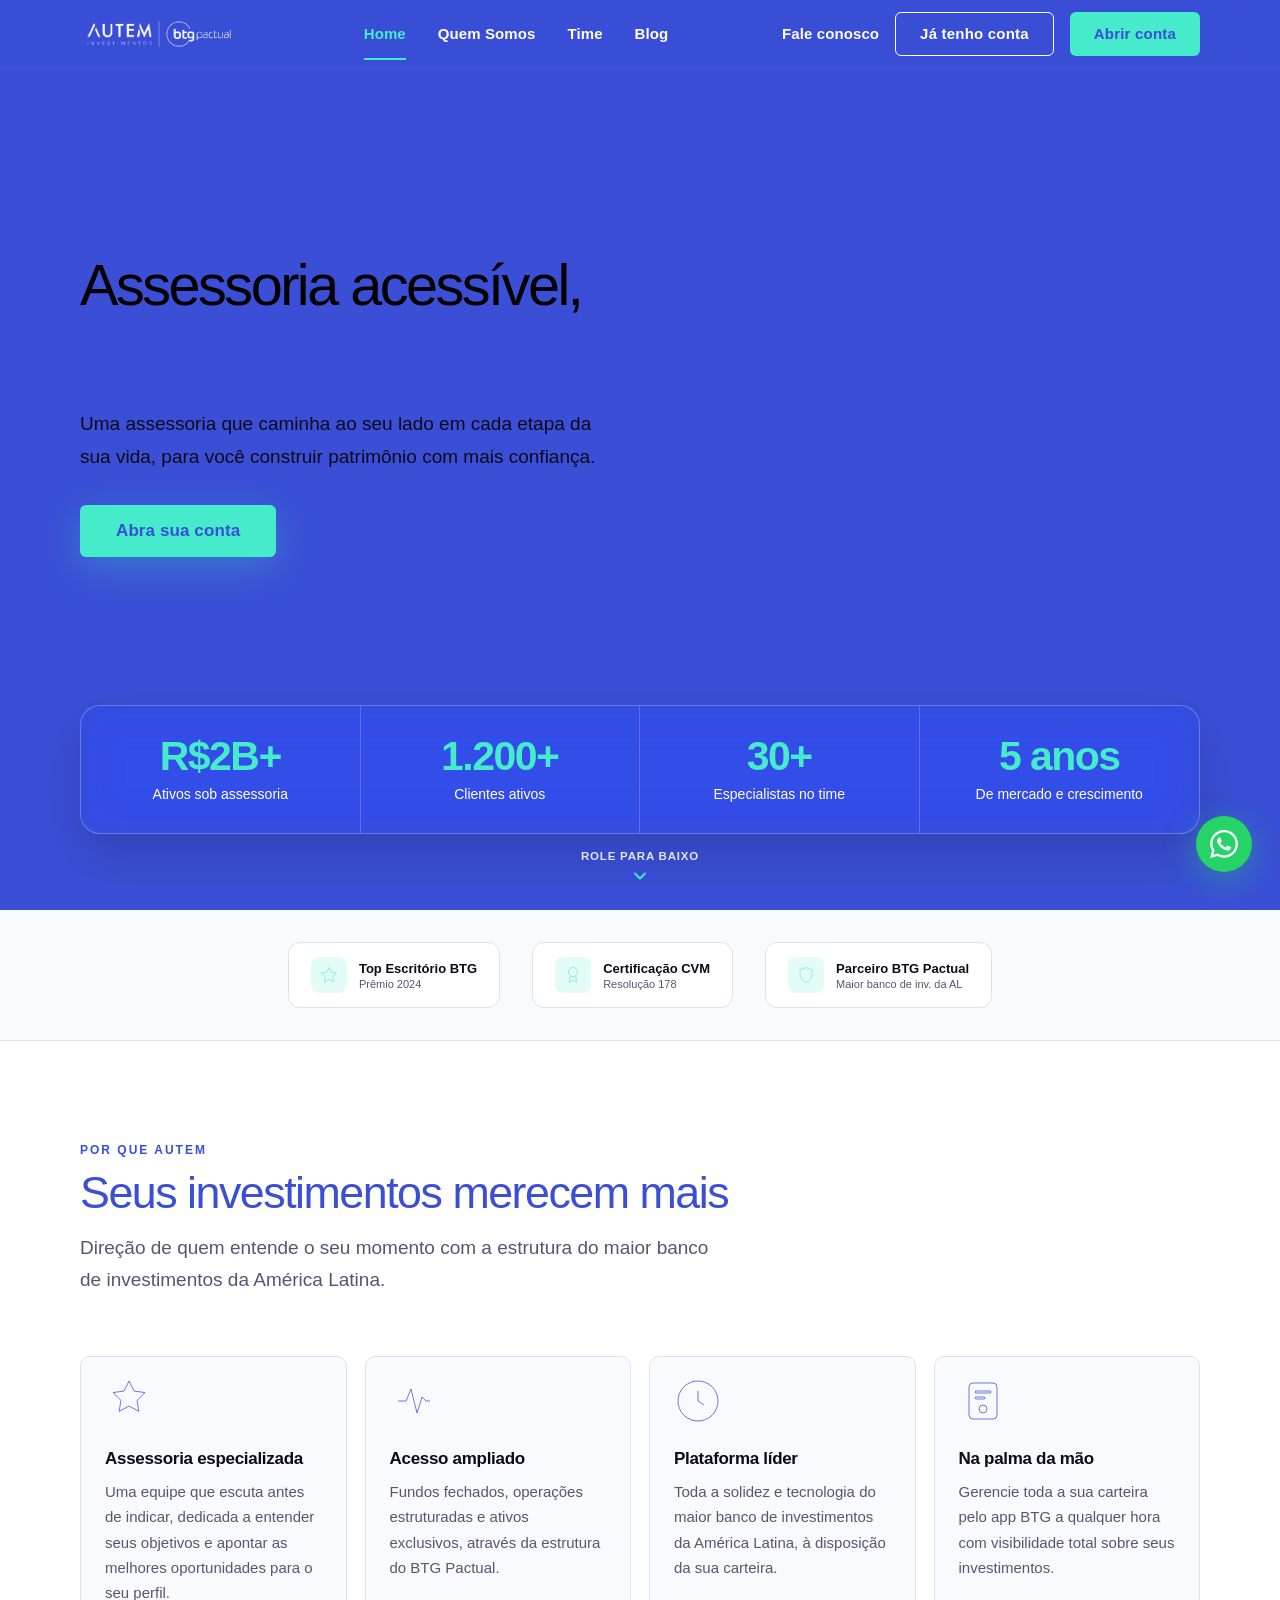
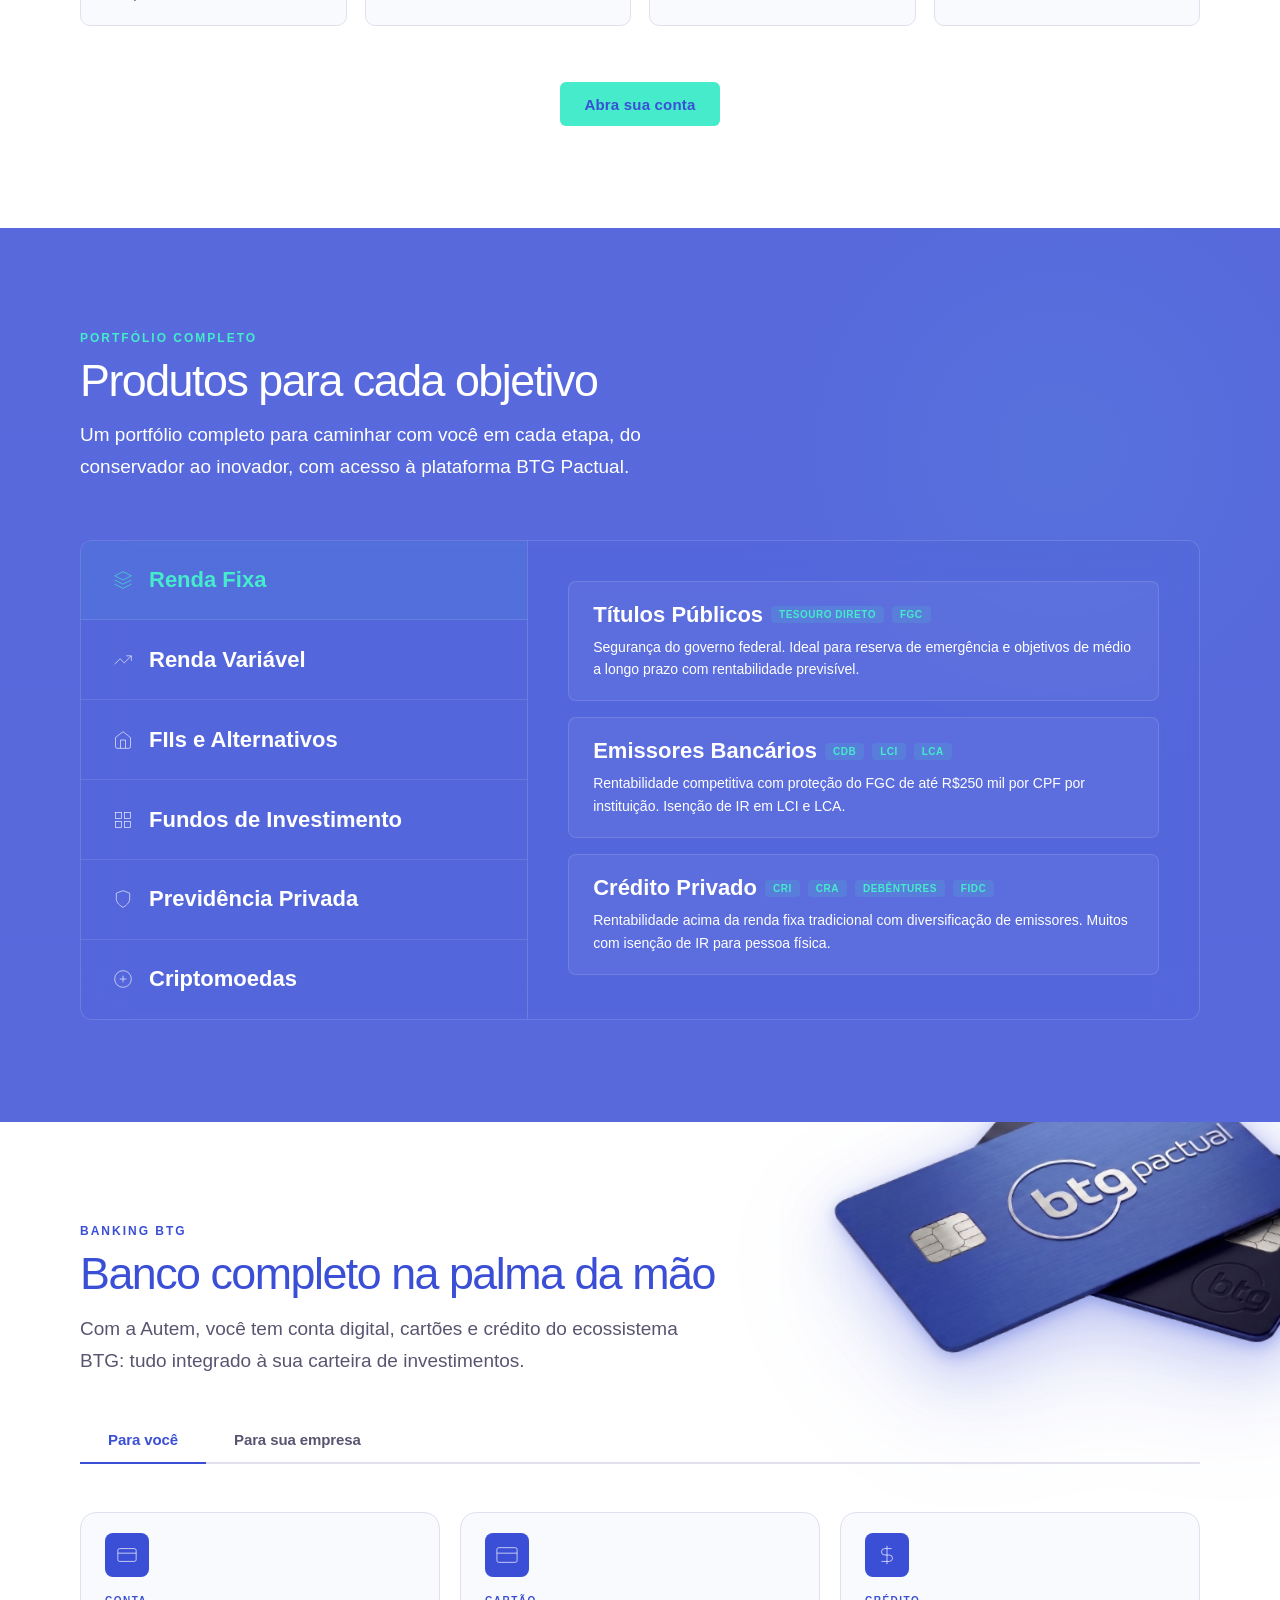
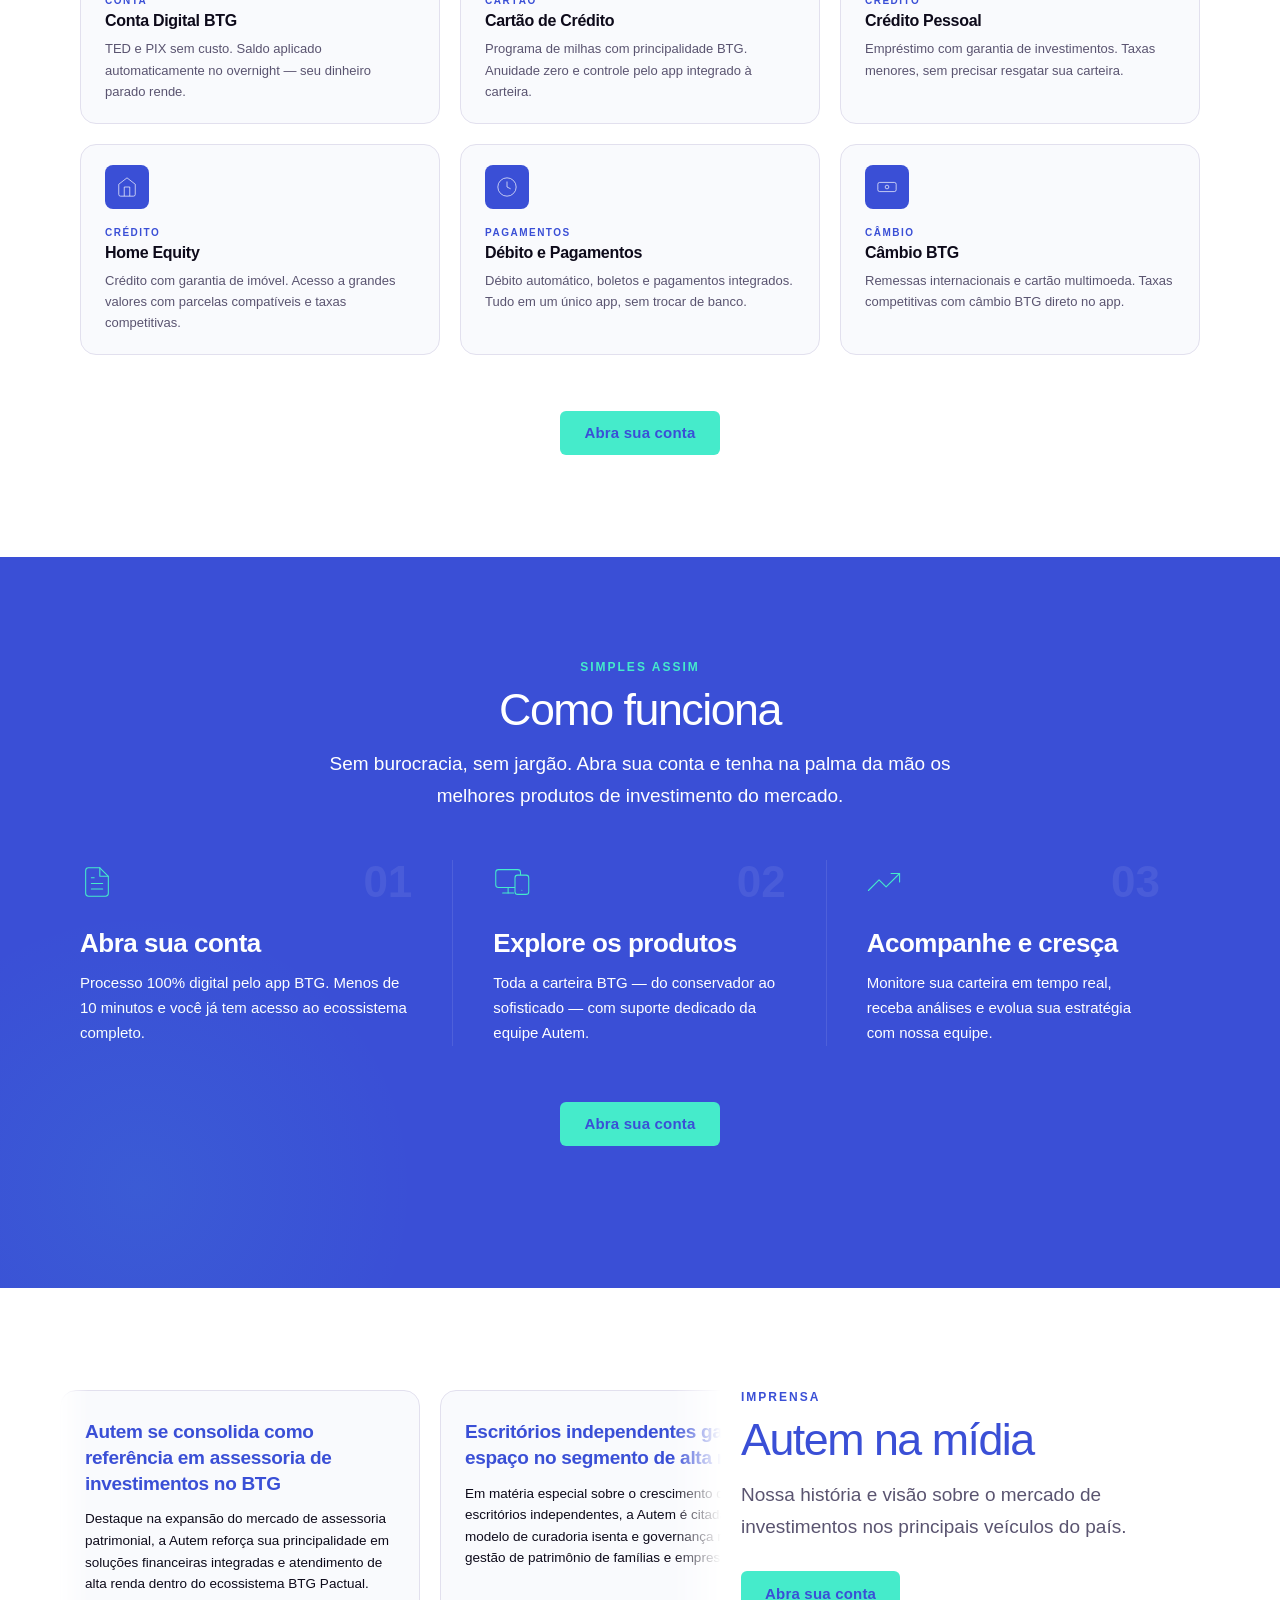
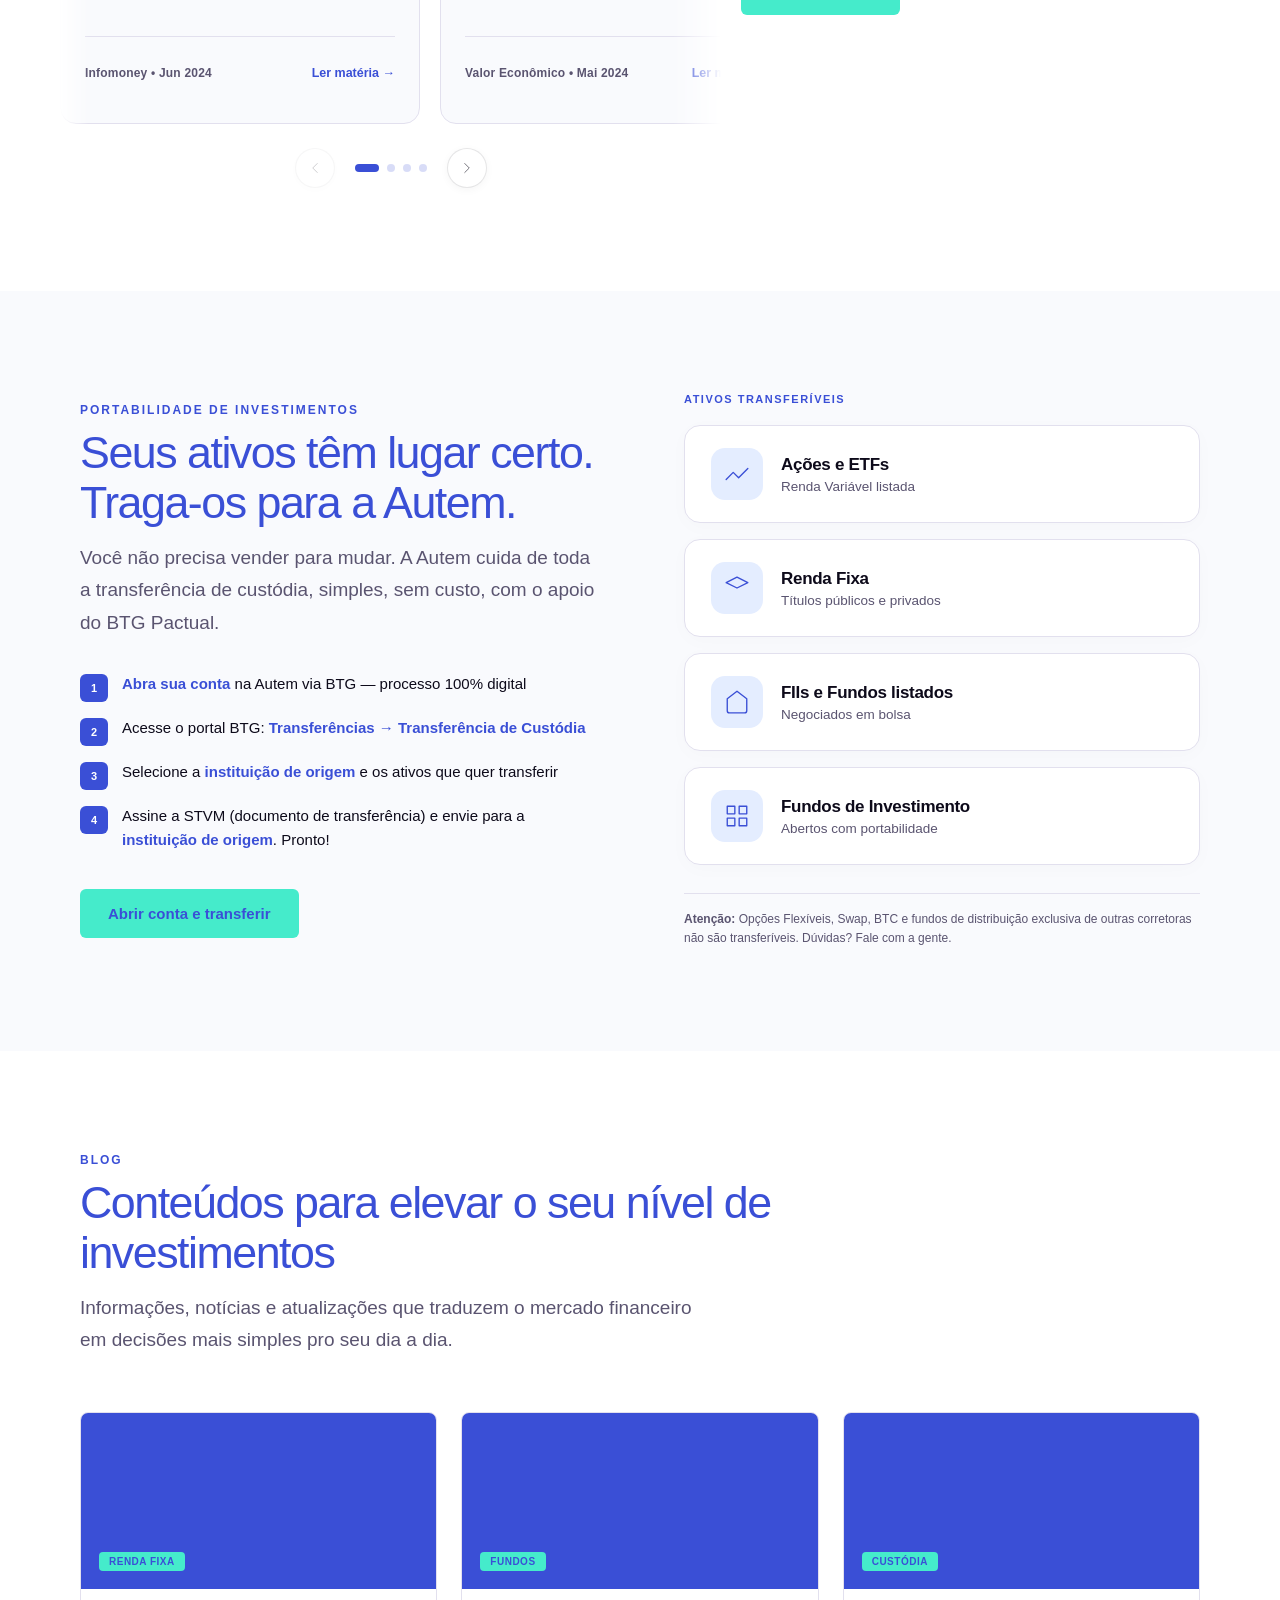
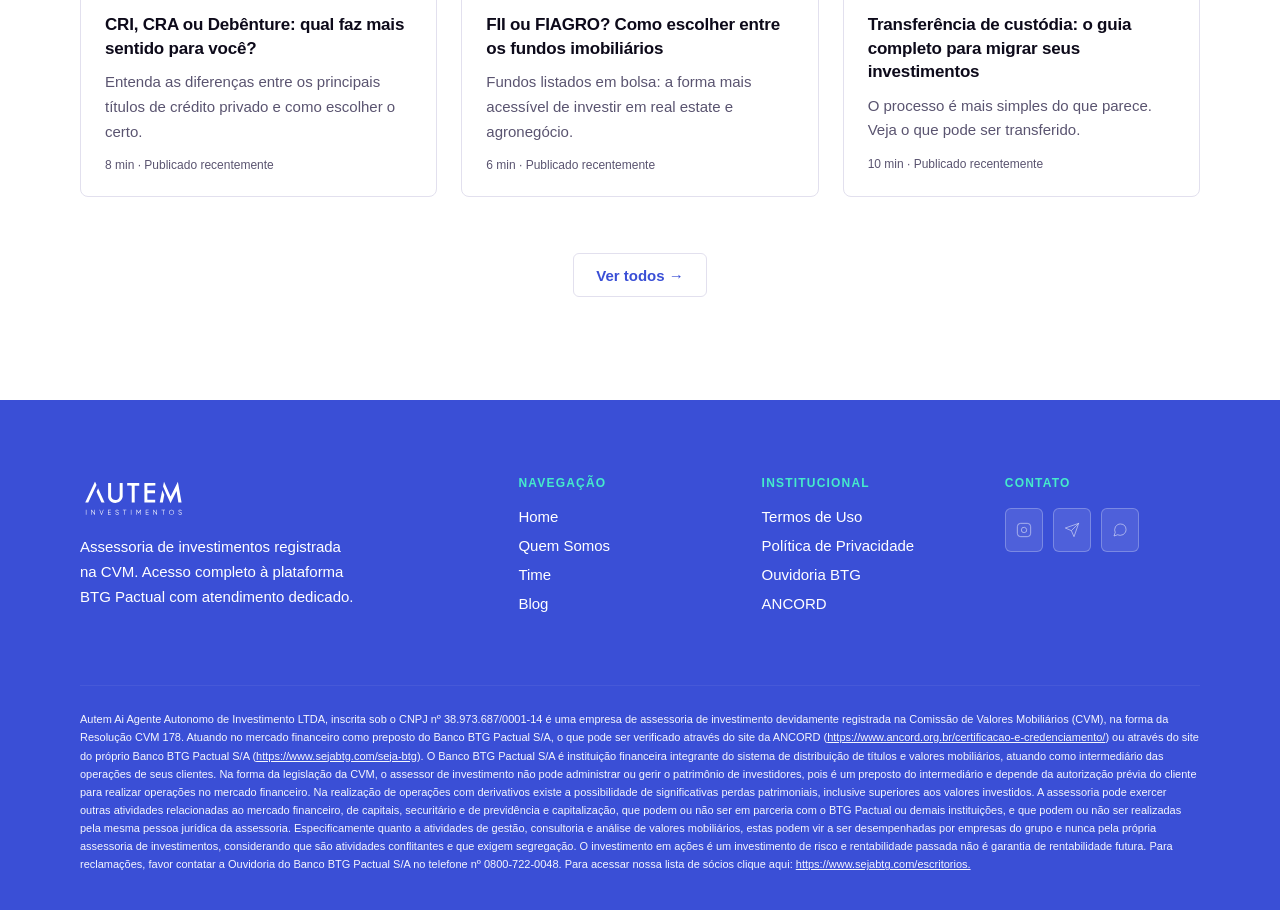
==== index.html @ 6cc3e0f2 "Versão v2 do site Autem" ====
<!DOCTYPE html>
<html lang="pt-BR">
<head>
<meta charset="UTF-8">
<meta name="viewport" content="width=device-width, initial-scale=1.0">
<title>Wireframe v3 · Autem Investimentos</title>

<!--
  ══════════════════════════════════════════════════════════════
  TIPOGRAFIA — PENDENTE CONFIRMAÇÃO DO BRANDBOOK APENT
  ──────────────────────────────────────────────────────────────
  Substituir pelo arquivo de fonte especificado no brandbook_Apent.pdf
  Placeholder atual: "Hanken Grotesk" (Google Fonts)
  Na versão Vite final: importar via @font-face com os arquivos locais
  ══════════════════════════════════════════════════════════════
-->


<link rel="stylesheet" href="style.css">  <meta name="view-transition" content="same-origin">
</head>
<body>
<!-- ════════════ NAV ════════════ -->
<nav class="nav">
  <div class="nav-inner">
    <div class="nav-logo" onclick="window.location.href='index.html'" title="Home">
      <!-- Logo branca para fundo escuro -->
      <img src="IMGs/Autem-logo_branca.png" alt="Autem Investimentos">
      <span class="nav-logo-fallback">Autem</span>
    </div>
    
    <button class="hamburger" id="mobile-menu-btn" aria-label="Menu">
      <span></span><span></span><span></span>
    </button>
    <div class="nav-drawer" id="nav-drawer">
<ul class="nav-links">
      <li><a href="index.html" id="nav-home" class="active">Home</a></li>
      <li><a href="quem-somos.html" id="nav-quem-somos">Quem Somos</a></li>
      <li><a href="time.html" id="nav-time">Time</a></li>
      <li><a href="blog.html" id="nav-blog">Blog</a></li>
    </ul>
    <div class="nav-actions">
      <button class="nav-link-plain" onclick="openFaleConosco(event)">Fale conosco</button>
      <button class="nav-btn-outline" onclick="openJaTenhoConta()">Já tenho conta</button>
      <button class="btn-primary">Abrir conta</button>
    </div>
    </div>
  </div>
</nav>

<div id="page-home" class="page-offset">

  <!-- HERO -->
  <section class="hero">
    <div class="hero-inner">
      <div class="hero-content">
        <!-- Parceiro BTG badge removed -->
        <h1>Assessoria acessível,<br class="hero-br-mobile"> <em>sonhos possíveis.</em></h1>
        <div class="hero-text-group">
          <p class="hero-sub">Uma assessoria que caminha ao seu lado em cada etapa da sua vida, para você construir patrimônio com mais confiança.</p>
        </div>
        <div class="hero-cta-row">
          <button class="btn-hero">Abra sua conta</button>
        </div>
      </div>

      <div class="hero-numbers-card">
        <div class="numeros-grid">
          <div class="numero-item">
            <div class="numero-val"><span class="num-anim" data-val="2" data-prefix="R$" data-suffix="B+">R$0B+</span></div>
            <div class="numero-label">Ativos sob assessoria</div>
          </div>
          <div class="numero-item">
            <div class="numero-val"><span class="num-anim" data-val="1200" data-format="dot" data-suffix="+">0+</span></div>
            <div class="numero-label">Clientes ativos</div>
          </div>
          <div class="numero-item">
            <div class="numero-val"><span class="num-anim" data-val="30" data-suffix="+">0+</span></div>
            <div class="numero-label">Especialistas no time</div>
          </div>
          <div class="numero-item">
            <div class="numero-val"><span class="num-anim" data-val="5" data-suffix=" anos">0 anos</span></div>
            <div class="numero-label">De mercado e crescimento</div>
          </div>
        </div>
      </div>

      <div class="hero-scroll-indicator" onclick="document.querySelector('.premios-bar').scrollIntoView({behavior: 'smooth'})">
        <span>ROLE PARA BAIXO</span>
        <svg class="scroll-arrow" width="20" height="20" viewBox="0 0 24 24" fill="none" stroke="currentColor" stroke-width="2.5" stroke-linecap="round" stroke-linejoin="round"><path d="M6 9l6 6 6-6"/></svg>
      </div>
    </div>
  </section>

  <!-- BARRA DE PRÊMIOS -->
  <section class="premios-bar">
    <div class="container">
      <div class="numeros-premio carousel-track" id="carousel-premios">
        <div class="premio-badge carousel-item">
          <div class="premio-badge-icon">
            <svg width="18" height="18" viewBox="0 0 24 24" fill="none" stroke="currentColor" stroke-width="0.75"><path d="M12 2l3.09 6.26L22 9.27l-5 4.87 1.18 6.88L12 17.77l-6.18 3.25L7 14.14 2 9.27l6.91-1.01L12 2z"/></svg>
          </div>
          <div>
            <div class="premio-badge-text">Top Escritório BTG</div>
            <div class="premio-badge-sub">Prêmio 2024</div>
          </div>
        </div>
        <div class="premio-badge carousel-item">
          <div class="premio-badge-icon">
            <svg width="18" height="18" viewBox="0 0 24 24" fill="none" stroke="currentColor" stroke-width="0.75"><circle cx="12" cy="8" r="6"/><path d="M15.477 12.89L17 22l-5-3-5 3 1.523-9.11"/></svg>
          </div>
          <div>
            <div class="premio-badge-text">Certificação CVM</div>
            <div class="premio-badge-sub">Resolução 178</div>
          </div>
        </div>
        <div class="premio-badge carousel-item">
          <div class="premio-badge-icon">
            <svg width="18" height="18" viewBox="0 0 24 24" fill="none" stroke="currentColor" stroke-width="0.75"><path d="M12 22s8-4 8-10V5l-8-3-8 3v7c0 6 8 10 8 10z"/></svg>
          </div>
          <div>
            <div class="premio-badge-text">Parceiro BTG Pactual</div>
            <div class="premio-badge-sub">Maior banco de inv. da AL</div>
          </div>
        </div>
      </div>
      <div class="carousel-nav">
        <button class="carousel-arrow" id="carousel-premios-prev" aria-label="Anterior">
          <svg width="18" height="18" viewBox="0 0 24 24" fill="none" stroke="currentColor" stroke-width="0.75" stroke-linecap="round" stroke-linejoin="round"><path d="M15 18l-6-6 6-6"/></svg>
        </button>
        <div class="carousel-dots" id="carousel-premios-dots"></div>
        <button class="carousel-arrow" id="carousel-premios-next" aria-label="Próximo">
          <svg width="18" height="18" viewBox="0 0 24 24" fill="none" stroke="currentColor" stroke-width="0.75" stroke-linecap="round" stroke-linejoin="round"><path d="M9 18l6-6-6-6"/></svg>
        </button>
      </div>
    </div>
  </section>

  <!-- PILARES -->
  <section class="pilares">
    <div class="container">
      <span class="section-eyebrow">Por que Autem</span>
      <div class="section-title">Seus investimentos merecem mais</div>
      <p class="section-sub">Direção de quem entende o seu momento com a estrutura do maior banco de investimentos da América Latina.</p>
      <div class="pilares-grid carousel-track" id="carousel-pilares">

        <div class="pilar-card carousel-item">
          <svg class="pilar-icon" viewBox="0 0 48 48" fill="none" stroke="currentColor" stroke-width="0.75">
            <path d="M24 4l5 10 11 1.6-8 7.8 1.9 11L24 29l-9.9 5.4L16 23.4 8 15.6 19 14z"/>
          </svg>
          <div class="pilar-title">Assessoria especializada</div>
          <p class="pilar-desc">Uma equipe que escuta antes de indicar, dedicada a entender seus objetivos e apontar as melhores oportunidades para o seu perfil.</p>
        </div>

        <div class="pilar-card carousel-item">
          <svg class="pilar-icon" viewBox="0 0 48 48" fill="none" stroke="currentColor" stroke-width="0.75">
            <path d="M8 24h8l5-12 6 24 5-16 4 4h4"/>
          </svg>
          <div class="pilar-title">Acesso ampliado</div>
          <p class="pilar-desc">Fundos fechados, operações estruturadas e ativos exclusivos, através da estrutura do BTG Pactual.</p>
        </div>

        <div class="pilar-card carousel-item">
          <svg class="pilar-icon" viewBox="0 0 48 48" fill="none" stroke="currentColor" stroke-width="0.75">
            <circle cx="24" cy="24" r="20"/><path d="M24 14v10l6 4"/>
          </svg>
          <div class="pilar-title">Plataforma líder</div>
          <p class="pilar-desc">Toda a solidez e tecnologia do maior banco de investimentos da América Latina, à disposição da sua carteira.</p>
        </div>

        <div class="pilar-card carousel-item">
          <svg class="pilar-icon" viewBox="0 0 48 48" fill="none" stroke="currentColor" stroke-width="0.75">
            <rect x="10" y="6" width="28" height="36" rx="4"/><rect x="16" y="14" width="16" height="2" rx="1"/><rect x="16" y="20" width="10" height="2" rx="1"/><circle cx="24" cy="32" r="4"/>
          </svg>
          <div class="pilar-title">Na palma da mão</div>
          <p class="pilar-desc">Gerencie toda a sua carteira pelo app BTG a qualquer hora com visibilidade total sobre seus investimentos.</p>
        </div>

      </div>
      <div class="carousel-nav">
        <button class="carousel-arrow" id="carousel-pilares-prev" aria-label="Anterior">
          <svg width="18" height="18" viewBox="0 0 24 24" fill="none" stroke="currentColor" stroke-width="2"><polyline points="15 18 9 12 15 6"/></svg>
        </button>
        <div class="carousel-dots" id="carousel-pilares-dots"></div>
        <button class="carousel-arrow" id="carousel-pilares-next" aria-label="Próximo">
          <svg width="18" height="18" viewBox="0 0 24 24" fill="none" stroke="currentColor" stroke-width="2"><polyline points="9 18 15 12 9 6"/></svg>
        </button>
      </div>
      <div class="text-center" style="margin-top: 56px;">
        <button class="btn-primary">Abra sua conta</button>
      </div>
    </div>
  </section>


  <!-- PORTFÓLIO — tabs verticais -->
  <section class="portfolio">
    <div class="container">
      <span class="section-eyebrow">Portfólio completo</span>
      <div class="section-title">Produtos para cada objetivo</div>
      <p class="section-sub">Um portfólio completo para caminhar com você em cada etapa, do conservador ao inovador, com acesso à plataforma BTG Pactual.</p>

      <div class="portfolio-glass-layout" id="portfolio-layout">

        <!-- Mobile Pills -->
        <div class="portfolio-pills mobile-only">
          <button class="pill-btn active" onclick="switchPortfolioPane('pane-rf', this)">
            <svg width="18" height="18" viewBox="0 0 24 24" fill="none" stroke="currentColor" stroke-width="0.75"><path d="M12 2L2 7l10 5 10-5-10-5z"/><path d="M2 17l10 5 10-5"/><path d="M2 12l10 5 10-5"/></svg>
            Renda Fixa
          </button>
          <button class="pill-btn" onclick="switchPortfolioPane('pane-rv', this)">
            <svg width="18" height="18" viewBox="0 0 24 24" fill="none" stroke="currentColor" stroke-width="0.75"><polyline points="22 7 13.5 15.5 8.5 10.5 2 17"/><polyline points="16 7 22 7 22 13"/></svg>
            Renda Variável
          </button>
          <button class="pill-btn" onclick="switchPortfolioPane('pane-fiis', this)">
            <svg width="18" height="18" viewBox="0 0 24 24" fill="none" stroke="currentColor" stroke-width="0.75"><path d="M3 9l9-7 9 7v11a2 2 0 0 1-2 2H5a2 2 0 0 1-2-2z"/><polyline points="9 22 9 12 15 12 15 22"/></svg>
            FIIs e Alternativos
          </button>
          <button class="pill-btn" onclick="switchPortfolioPane('pane-fi', this)">
            <svg width="18" height="18" viewBox="0 0 24 24" fill="none" stroke="currentColor" stroke-width="0.75"><rect x="3" y="3" width="7" height="7"/><rect x="14" y="3" width="7" height="7"/><rect x="14" y="14" width="7" height="7"/><rect x="3" y="14" width="7" height="7"/></svg>
            Fundos de Investimento
          </button>
          <button class="pill-btn" onclick="switchPortfolioPane('pane-prev', this)">
            <svg width="18" height="18" viewBox="0 0 24 24" fill="none" stroke="currentColor" stroke-width="0.75"><path d="M12 22s8-4 8-10V5l-8-3-8 3v7c0 6 8 10 8 10z"/></svg>
            Previdência
          </button>
          <button class="pill-btn" onclick="switchPortfolioPane('pane-cripto', this)">
            <svg width="18" height="18" viewBox="0 0 24 24" fill="none" stroke="currentColor" stroke-width="0.75"><circle cx="12" cy="12" r="10"/><line x1="12" y1="8" x2="12" y2="16"/><line x1="8" y1="12" x2="16" y2="12"/></svg>
            Criptomoedas
          </button>
        </div>

        <!-- Left Menu (Desktop) -->
        <div class="portfolio-menu desktop-only">
          <button class="menu-item active" onclick="switchPortfolioPane('pane-rf', this)">
            <svg width="20" height="20" viewBox="0 0 24 24" fill="none" stroke="currentColor" stroke-width="0.75"><path d="M12 2L2 7l10 5 10-5-10-5z"/><path d="M2 17l10 5 10-5"/><path d="M2 12l10 5 10-5"/></svg>
            Renda Fixa
          </button>
          <button class="menu-item" onclick="switchPortfolioPane('pane-rv', this)">
            <svg width="20" height="20" viewBox="0 0 24 24" fill="none" stroke="currentColor" stroke-width="0.75"><polyline points="22 7 13.5 15.5 8.5 10.5 2 17"/><polyline points="16 7 22 7 22 13"/></svg>
            Renda Variável
          </button>
          <button class="menu-item" onclick="switchPortfolioPane('pane-fiis', this)">
            <svg width="20" height="20" viewBox="0 0 24 24" fill="none" stroke="currentColor" stroke-width="0.75"><path d="M3 9l9-7 9 7v11a2 2 0 0 1-2 2H5a2 2 0 0 1-2-2z"/><polyline points="9 22 9 12 15 12 15 22"/></svg>
            FIIs e Alternativos
          </button>
          <button class="menu-item" onclick="switchPortfolioPane('pane-fi', this)">
            <svg width="20" height="20" viewBox="0 0 24 24" fill="none" stroke="currentColor" stroke-width="0.75"><rect x="3" y="3" width="7" height="7"/><rect x="14" y="3" width="7" height="7"/><rect x="14" y="14" width="7" height="7"/><rect x="3" y="14" width="7" height="7"/></svg>
            Fundos de Investimento
          </button>
          <button class="menu-item" onclick="switchPortfolioPane('pane-prev', this)">
            <svg width="20" height="20" viewBox="0 0 24 24" fill="none" stroke="currentColor" stroke-width="0.75"><path d="M12 22s8-4 8-10V5l-8-3-8 3v7c0 6 8 10 8 10z"/></svg>
            Previdência Privada
          </button>
          <button class="menu-item" onclick="switchPortfolioPane('pane-cripto', this)">
            <svg width="20" height="20" viewBox="0 0 24 24" fill="none" stroke="currentColor" stroke-width="0.75"><circle cx="12" cy="12" r="10"/><line x1="12" y1="8" x2="12" y2="16"/><line x1="8" y1="12" x2="16" y2="12"/></svg>
            Criptomoedas
          </button>
        </div><!-- /portfolio-menu -->

        <!-- Right Content Panes -->
        <div class="portfolio-content" id="portfolio-content">

          <!-- Renda Fixa -->
          <div class="portfolio-pane active" id="pane-rf">
            <div class="sub-products-list carousel-track" id="carousel-rf">
              <div class="sub-product-row carousel-item">
                <div class="sub-product-title">Títulos Públicos <span class="tag">Tesouro Direto</span><span class="tag">FGC</span></div>
                <p class="sub-product-desc">Segurança do governo federal. Ideal para reserva de emergência e objetivos de médio a longo prazo com rentabilidade previsível.</p>
              </div>
              <div class="sub-product-row carousel-item">
                <div class="sub-product-title">Emissores Bancários <span class="tag">CDB</span><span class="tag">LCI</span><span class="tag">LCA</span></div>
                <p class="sub-product-desc">Rentabilidade competitiva com proteção do FGC de até R$250 mil por CPF por instituição. Isenção de IR em LCI e LCA.</p>
              </div>
              <div class="sub-product-row carousel-item">
                <div class="sub-product-title">Crédito Privado <span class="tag">CRI</span><span class="tag">CRA</span><span class="tag">Debêntures</span><span class="tag">FIDC</span></div>
                <p class="sub-product-desc">Rentabilidade acima da renda fixa tradicional com diversificação de emissores. Muitos com isenção de IR para pessoa física.</p>
              </div>
            </div>
            <div class="carousel-nav">
              <button class="carousel-arrow" id="carousel-rf-prev" aria-label="Anterior">
                <svg width="18" height="18" viewBox="0 0 24 24" fill="none" stroke="currentColor" stroke-width="2"><polyline points="15 18 9 12 15 6"/></svg>
              </button>
              <div class="carousel-dots" id="carousel-rf-dots"></div>
              <button class="carousel-arrow" id="carousel-rf-next" aria-label="Próximo">
                <svg width="18" height="18" viewBox="0 0 24 24" fill="none" stroke="currentColor" stroke-width="2"><polyline points="9 18 15 12 9 6"/></svg>
              </button>
            </div>
          </div>

          <!-- Renda Variável -->
          <div class="portfolio-pane" id="pane-rv">
            <div class="sub-products-list carousel-track" id="carousel-rv">
              <div class="sub-product-row carousel-item">
                <div class="sub-product-title">Empresas Listadas <span class="tag">Ações</span><span class="tag">ETF</span><span class="tag">BDR</span></div>
                <p class="sub-product-desc">Ações negociadas na B3 com análises especializadas da Autem. Potencial de valorização e recebimento de dividendos.</p>
              </div>
              <div class="sub-product-row carousel-item">
                <div class="sub-product-title">Operações Estruturadas <span class="tag">Derivativos</span><span class="tag">Opções</span></div>
                <p class="sub-product-desc">Estratégias avançadas com derivativos para hedging, proteção de carteira e operações alavancadas no mercado secundário.</p>
              </div>
              <div class="sub-product-row carousel-item">
                <div class="sub-product-title">Ofertas Públicas <span class="tag">IPO</span><span class="tag">Follow-on</span></div>
                <p class="sub-product-desc">Participação em ofertas coordenadas pelo BTG Pactual. Acesso privilegiado a IPOs e follow-ons como cliente Autem.</p>
              </div>
            </div>
            <div class="carousel-nav">
              <button class="carousel-arrow" id="carousel-rv-prev" aria-label="Anterior">
                <svg width="18" height="18" viewBox="0 0 24 24" fill="none" stroke="currentColor" stroke-width="2"><polyline points="15 18 9 12 15 6"/></svg>
              </button>
              <div class="carousel-dots" id="carousel-rv-dots"></div>
              <button class="carousel-arrow" id="carousel-rv-next" aria-label="Próximo">
                <svg width="18" height="18" viewBox="0 0 24 24" fill="none" stroke="currentColor" stroke-width="2"><polyline points="9 18 15 12 9 6"/></svg>
              </button>
            </div>
          </div>

          <!-- FIIs e Alternativos -->
          <div class="portfolio-pane" id="pane-fiis">
            <div class="sub-products-list carousel-track" id="carousel-fiis">
              <div class="sub-product-row carousel-item">
                <div class="sub-product-title">FII — Fundos Imobiliários <span class="tag">FII</span><span class="tag">Lajes</span><span class="tag">Logística</span></div>
                <p class="sub-product-desc">Exposição ao mercado imobiliário com liquidez de bolsa. Distribuição mensal de rendimentos, isentos de IR para pessoa física.</p>
              </div>
              <div class="sub-product-row carousel-item">
                <div class="sub-product-title">FIAGRO e FI-INFRA <span class="tag">FIAGRO</span><span class="tag">FI-INFRA</span><span class="tag">FIP-IE</span></div>
                <p class="sub-product-desc">Fundos focados em agronegócio e infraestrutura. Acesso a setores estratégicos da economia real com benefício fiscal.</p>
              </div>
            </div>
            <div class="carousel-nav">
              <button class="carousel-arrow" id="carousel-fiis-prev" aria-label="Anterior">
                <svg width="18" height="18" viewBox="0 0 24 24" fill="none" stroke="currentColor" stroke-width="2"><polyline points="15 18 9 12 15 6"/></svg>
              </button>
              <div class="carousel-dots" id="carousel-fiis-dots"></div>
              <button class="carousel-arrow" id="carousel-fiis-next" aria-label="Próximo">
                <svg width="18" height="18" viewBox="0 0 24 24" fill="none" stroke="currentColor" stroke-width="2"><polyline points="9 18 15 12 9 6"/></svg>
              </button>
            </div>
          </div>

          <!-- Fundos de Investimento -->
          <div class="portfolio-pane" id="pane-fi">
            <div class="sub-products-list sub-products-grid carousel-track" id="carousel-fi">
              <div class="sub-product-row carousel-item">
                <div class="sub-product-title">Fundos Abertos <span class="tag">Multimercado</span><span class="tag">RF</span><span class="tag">Ações</span></div>
                <p class="sub-product-desc">Liquidez diária ou programada. Gestão ativa com acesso a estratégias diversificadas e gestores de renome.</p>
              </div>
              <div class="sub-product-row carousel-item">
                <div class="sub-product-title">Fundos Fechados <span class="tag">Exclusivo</span><span class="tag">Qualificado</span></div>
                <p class="sub-product-desc">Estratégias de longo prazo com janelas exclusivas. Acesso a fundos restritos a investidores qualificados via BTG.</p>
              </div>
              <div class="sub-product-row carousel-item">
                <div class="sub-product-title">Fundos Listados <span class="tag">FII</span><span class="tag">FIAGRO</span><span class="tag">FI-INFRA</span><span class="tag">FIP-IE</span></div>
                <p class="sub-product-desc">Negociados em bolsa com distribuição de proventos mensais. Exposição a imóveis, agronegócio e infraestrutura.</p>
              </div>
              <div class="sub-product-row carousel-item">
                <div class="sub-product-title">Fundos Cetipados <span class="tag">FII</span><span class="tag">FIAGRO</span><span class="tag">FI-INFRA</span><span class="tag">FIP-IE</span></div>
                <p class="sub-product-desc">Cotas registradas na CETIP — mesma exposição dos fundos listados com estrutura de distribuição diferenciada.</p>
              </div>
            </div>
            <div class="carousel-nav">
              <button class="carousel-arrow" id="carousel-fi-prev" aria-label="Anterior">
                <svg width="18" height="18" viewBox="0 0 24 24" fill="none" stroke="currentColor" stroke-width="2"><polyline points="15 18 9 12 15 6"/></svg>
              </button>
              <div class="carousel-dots" id="carousel-fi-dots"></div>
              <button class="carousel-arrow" id="carousel-fi-next" aria-label="Próximo">
                <svg width="18" height="18" viewBox="0 0 24 24" fill="none" stroke="currentColor" stroke-width="2"><polyline points="9 18 15 12 9 6"/></svg>
              </button>
            </div>
          </div>

          <!-- Previdência Privada -->
          <div class="portfolio-pane" id="pane-prev">
            <div class="sub-products-list carousel-track" id="carousel-prev">
              <div class="sub-product-row carousel-item">
                <div class="sub-product-title">PGBL <span class="tag">Dedução IR</span><span class="tag">Longo prazo</span></div>
                <p class="sub-product-desc">Dedução de até 12% da renda bruta anual no IR. Indicado para quem faz declaração completa. Tributação sobre valor total no resgate.</p>
              </div>
              <div class="sub-product-row carousel-item">
                <div class="sub-product-title">VGBL <span class="tag">Sucessório</span><span class="tag">Flexível</span></div>
                <p class="sub-product-desc">Tributação somente sobre os rendimentos. Ideal para declaração simplificada e como ferramenta de planejamento sucessório.</p>
              </div>
            </div>
            <div class="carousel-nav">
              <button class="carousel-arrow" id="carousel-prev-prev" aria-label="Anterior">
                <svg width="18" height="18" viewBox="0 0 24 24" fill="none" stroke="currentColor" stroke-width="2"><polyline points="15 18 9 12 15 6"/></svg>
              </button>
              <div class="carousel-dots" id="carousel-prev-dots"></div>
              <button class="carousel-arrow" id="carousel-prev-next" aria-label="Próximo">
                <svg width="18" height="18" viewBox="0 0 24 24" fill="none" stroke="currentColor" stroke-width="2"><polyline points="9 18 15 12 9 6"/></svg>
              </button>
            </div>
          </div>

          <!-- Criptomoedas -->
          <div class="portfolio-pane" id="pane-cripto">
            <div class="sub-products-list carousel-track" id="carousel-cripto">
              <div class="sub-product-row carousel-item">
                <div class="sub-product-title">Bitcoin, Ethereum e outros <span class="tag">Bitcoin</span><span class="tag">Ethereum</span><span class="tag">Regulado</span></div>
                <p class="sub-product-desc">Exposição a ativos digitais com custódia BTG. Acesso regulado e seguro ao mercado cripto, integrado à carteira de investimentos.</p>
              </div>
              <div class="sub-product-row carousel-item">
                <div class="sub-product-title">Mercados Preditivos <span class="tag">BTG Trends</span><span class="tag">Eventos</span></div>
                <p class="sub-product-desc">Plataforma BTG Trends — produtos baseados na probabilidade de ocorrência de eventos futuros. Novo paradigma de alocação.</p>
              </div>
            </div>
            <div class="carousel-nav">
              <button class="carousel-arrow" id="carousel-cripto-prev" aria-label="Anterior">
                <svg width="18" height="18" viewBox="0 0 24 24" fill="none" stroke="currentColor" stroke-width="2"><polyline points="15 18 9 12 15 6"/></svg>
              </button>
              <div class="carousel-dots" id="carousel-cripto-dots"></div>
              <button class="carousel-arrow" id="carousel-cripto-next" aria-label="Próximo">
                <svg width="18" height="18" viewBox="0 0 24 24" fill="none" stroke="currentColor" stroke-width="2"><polyline points="9 18 15 12 9 6"/></svg>
              </button>
            </div>
          </div>

        </div><!-- /portfolio-content -->

      </div><!-- /portfolio-glass-layout -->
    </div>
  </section>


  <!-- BANKING -->
  <section class="banking-section">
    <div class="banking-card-deco" aria-hidden="true">
      <img src="IMGs/CardPrata.png" alt="">
    </div>
    <div class="container">
      <span class="section-eyebrow">Banking BTG</span>
      <div class="section-title">Banco completo na palma da mão</div>
      <p class="section-sub">Com a Autem, você tem conta digital, cartões e crédito do ecossistema BTG: tudo integrado à sua carteira de investimentos.</p>

      <!-- Abas de navegação -->
      <div class="banking-tabs-nav">
        <button class="banking-tab-btn active" onclick="switchBankingTab('pf', this)">Para você</button>
        <button class="banking-tab-btn" onclick="switchBankingTab('pj', this)">Para sua empresa</button>
      </div>

      <!-- Aba: Pessoa Física -->
      <div class="banking-tab-panel active" id="banking-pf">
        <div class="banking-products-grid carousel-track" id="carousel-banking-pf">

          <div class="banking-prod-card carousel-item">
            <div class="banking-prod-icon">
              <svg width="22" height="22" viewBox="0 0 24 24" fill="none" stroke="currentColor" stroke-width="0.75"><rect x="2" y="5" width="20" height="14" rx="2"/><line x1="2" y1="10" x2="22" y2="10"/></svg>
            </div>
            <div class="banking-prod-cat">Conta</div>
            <div class="banking-prod-title">Conta Digital BTG</div>
            <p class="banking-prod-desc">TED e PIX sem custo. Saldo aplicado automaticamente no overnight — seu dinheiro parado rende.</p>
          </div>

          <div class="banking-prod-card carousel-item">
            <div class="banking-prod-icon">
              <svg width="22" height="22" viewBox="0 0 24 24" fill="none" stroke="currentColor" stroke-width="0.75"><rect x="1" y="4" width="22" height="16" rx="2"/><line x1="1" y1="10" x2="23" y2="10"/></svg>
            </div>
            <div class="banking-prod-cat">Cartão</div>
            <div class="banking-prod-title">Cartão de Crédito</div>
            <p class="banking-prod-desc">Programa de milhas com principalidade BTG. Anuidade zero e controle pelo app integrado à carteira.</p>
          </div>

          <div class="banking-prod-card carousel-item">
            <div class="banking-prod-icon">
              <svg width="22" height="22" viewBox="0 0 24 24" fill="none" stroke="currentColor" stroke-width="0.75"><path d="M12 2v20M17 5H9.5a3.5 3.5 0 0 0 0 7h5a3.5 3.5 0 0 1 0 7H6"/></svg>
            </div>
            <div class="banking-prod-cat">Crédito</div>
            <div class="banking-prod-title">Crédito Pessoal</div>
            <p class="banking-prod-desc">Empréstimo com garantia de investimentos. Taxas menores, sem precisar resgatar sua carteira.</p>
          </div>

          <div class="banking-prod-card carousel-item">
            <div class="banking-prod-icon">
              <svg width="22" height="22" viewBox="0 0 24 24" fill="none" stroke="currentColor" stroke-width="0.75"><path d="M3 9l9-7 9 7v11a2 2 0 0 1-2 2H5a2 2 0 0 1-2-2z"/><polyline points="9 22 9 12 15 12 15 22"/></svg>
            </div>
            <div class="banking-prod-cat">Crédito</div>
            <div class="banking-prod-title">Home Equity</div>
            <p class="banking-prod-desc">Crédito com garantia de imóvel. Acesso a grandes valores com parcelas compatíveis e taxas competitivas.</p>
          </div>

          <div class="banking-prod-card carousel-item">
            <div class="banking-prod-icon">
              <svg width="22" height="22" viewBox="0 0 24 24" fill="none" stroke="currentColor" stroke-width="0.75"><circle cx="12" cy="12" r="10"/><polyline points="12 6 12 12 16 14"/></svg>
            </div>
            <div class="banking-prod-cat">Pagamentos</div>
            <div class="banking-prod-title">Débito e Pagamentos</div>
            <p class="banking-prod-desc">Débito automático, boletos e pagamentos integrados. Tudo em um único app, sem trocar de banco.</p>
          </div>

          <div class="banking-prod-card carousel-item">
            <div class="banking-prod-icon">
              <svg width="22" height="22" viewBox="0 0 24 24" fill="none" stroke="currentColor" stroke-width="0.75"><path d="M20 7H4a2 2 0 0 0-2 2v6a2 2 0 0 0 2 2h16a2 2 0 0 0 2-2V9a2 2 0 0 0-2-2z"/><circle cx="12" cy="12" r="2"/></svg>
            </div>
            <div class="banking-prod-cat">Câmbio</div>
            <div class="banking-prod-title">Câmbio BTG</div>
            <p class="banking-prod-desc">Remessas internacionais e cartão multimoeda. Taxas competitivas com câmbio BTG direto no app.</p>
          </div>

        </div>
        <div class="carousel-nav">
          <button class="carousel-arrow" id="carousel-banking-pf-prev" aria-label="Anterior">
            <svg width="18" height="18" viewBox="0 0 24 24" fill="none" stroke="currentColor" stroke-width="0.75" stroke-linecap="round" stroke-linejoin="round"><path d="M15 18l-6-6 6-6"/></svg>
          </button>
          <div class="carousel-dots" id="carousel-banking-pf-dots"></div>
          <button class="carousel-arrow" id="carousel-banking-pf-next" aria-label="Próximo">
            <svg width="18" height="18" viewBox="0 0 24 24" fill="none" stroke="currentColor" stroke-width="0.75" stroke-linecap="round" stroke-linejoin="round"><path d="M9 18l6-6-6-6"/></svg>
          </button>
        </div>
      </div>

      <!-- Aba: Pessoa Jurídica -->
      <div class="banking-tab-panel" id="banking-pj">
        <div class="banking-products-grid carousel-track" id="carousel-banking-pj">

          <div class="banking-prod-card carousel-item">
            <div class="banking-prod-icon">
              <svg width="22" height="22" viewBox="0 0 24 24" fill="none" stroke="currentColor" stroke-width="0.75"><rect x="2" y="7" width="20" height="14" rx="2"/><path d="M16 7V5a2 2 0 0 0-2-2h-4a2 2 0 0 0-2 2v2"/></svg>
            </div>
            <div class="banking-prod-cat">Conta</div>
            <div class="banking-prod-title">Conta PJ BTG</div>
            <p class="banking-prod-desc">Conta corrente empresarial com TED, PIX e boletos sem custo. Saldo aplicado automaticamente no overnight.</p>
          </div>

          <div class="banking-prod-card carousel-item">
            <div class="banking-prod-icon">
              <svg width="22" height="22" viewBox="0 0 24 24" fill="none" stroke="currentColor" stroke-width="0.75"><rect x="1" y="4" width="22" height="16" rx="2"/><line x1="1" y1="10" x2="23" y2="10"/></svg>
            </div>
            <div class="banking-prod-cat">Cartão</div>
            <div class="banking-prod-title">Cartão Empresarial</div>
            <p class="banking-prod-desc">Cartão corporativo com controle de gastos por centro de custo e integração com o sistema financeiro da empresa.</p>
          </div>

          <div class="banking-prod-card carousel-item">
            <div class="banking-prod-icon">
              <svg width="22" height="22" viewBox="0 0 24 24" fill="none" stroke="currentColor" stroke-width="0.75"><polyline points="22 12 18 12 15 21 9 3 6 12 2 12"/></svg>
            </div>
            <div class="banking-prod-cat">Crédito</div>
            <div class="banking-prod-title">Capital de Giro</div>
            <p class="banking-prod-desc">Linhas de crédito para necessidades operacionais. Aprovação ágil e taxas competitivas para empresas em crescimento.</p>
          </div>

          <div class="banking-prod-card carousel-item">
            <div class="banking-prod-icon">
              <svg width="22" height="22" viewBox="0 0 24 24" fill="none" stroke="currentColor" stroke-width="0.75"><path d="M12 2v20M17 5H9.5a3.5 3.5 0 0 0 0 7h5a3.5 3.5 0 0 1 0 7H6"/></svg>
            </div>
            <div class="banking-prod-cat">Crédito</div>
            <div class="banking-prod-title">Antecipação de Recebíveis</div>
            <p class="banking-prod-desc">Antecipe duplicatas, notas fiscais e recebíveis de cartão. Melhore o fluxo de caixa sem comprometer o limite bancário.</p>
          </div>

          <div class="banking-prod-card carousel-item">
            <div class="banking-prod-icon">
              <svg width="22" height="22" viewBox="0 0 24 24" fill="none" stroke="currentColor" stroke-width="0.75"><path d="M3 3h18v18H3zM3 9h18M9 21V9"/></svg>
            </div>
            <div class="banking-prod-cat">Gestão</div>
            <div class="banking-prod-title">Conta Escrow</div>
            <p class="banking-prod-desc">Estrutura de garantia para contratos, M&As e projetos. Controle total dos fluxos com segurança jurídica.</p>
          </div>

          <div class="banking-prod-card carousel-item">
            <div class="banking-prod-icon">
              <svg width="22" height="22" viewBox="0 0 24 24" fill="none" stroke="currentColor" stroke-width="0.75"><path d="M20 7H4a2 2 0 0 0-2 2v6a2 2 0 0 0 2 2h16a2 2 0 0 0 2-2V9a2 2 0 0 0-2-2z"/><circle cx="12" cy="12" r="2"/></svg>
            </div>
            <div class="banking-prod-cat">Câmbio</div>
            <div class="banking-prod-title">Câmbio Corporativo</div>
            <p class="banking-prod-desc">Remessas, importações e exportações com câmbio BTG. Hedge cambial e consultoria especializada para empresas.</p>
          </div>

        </div>
        <div class="carousel-nav">
          <button class="carousel-arrow" id="carousel-banking-pj-prev" aria-label="Anterior">
            <svg width="18" height="18" viewBox="0 0 24 24" fill="none" stroke="currentColor" stroke-width="0.75" stroke-linecap="round" stroke-linejoin="round"><path d="M15 18l-6-6 6-6"/></svg>
          </button>
          <div class="carousel-dots" id="carousel-banking-pj-dots"></div>
          <button class="carousel-arrow" id="carousel-banking-pj-next" aria-label="Próximo">
            <svg width="18" height="18" viewBox="0 0 24 24" fill="none" stroke="currentColor" stroke-width="0.75" stroke-linecap="round" stroke-linejoin="round"><path d="M9 18l6-6-6-6"/></svg>
          </button>
        </div>
      </div>
      <div class="text-center" style="margin-top: 56px;">
        <button class="btn-primary">Abra sua conta</button>
      </div>
    </div>
  </section>

  <!-- COMO FUNCIONA -->
  <section class="como-funciona">
    <div class="container">
      <div class="text-center">
        <span class="section-eyebrow">Simples assim</span>
        <div class="section-title">Como funciona</div>
        <p class="section-sub">Sem burocracia, sem jargão. Abra sua conta e tenha na palma da mão os melhores produtos de investimento do mercado.</p>
      </div>
      <div class="steps-visual carousel-track" id="carousel-como-funciona">

        <div class="step-visual carousel-item">
          <div class="step-visual-header">
            <svg width="34" height="34" viewBox="0 0 24 24" fill="none" stroke="var(--c-green)" stroke-width="0.75" stroke-linecap="round" stroke-linejoin="round">
              <path d="M14 2H6a2 2 0 0 0-2 2v16a2 2 0 0 0 2 2h12a2 2 0 0 0 2-2V8z"/><polyline points="14 2 14 8 20 8"/><line x1="16" y1="13" x2="8" y2="13"/><line x1="16" y1="17" x2="8" y2="17"/><polyline points="10 9 9 9 8 9"/>
            </svg>
            <div class="step-visual-num">01</div>
          </div>
          <div class="step-visual-title">Abra sua conta</div>
          <p class="step-visual-desc">Processo 100% digital pelo app BTG. Menos de 10 minutos e você já tem acesso ao ecossistema completo.</p>
        </div>

        <div class="step-visual carousel-item">
          <div class="step-visual-header">
            <svg width="44" height="34" viewBox="0 0 32 24" fill="none" stroke="var(--c-green)" stroke-width="0.75" stroke-linecap="round" stroke-linejoin="round">
              <rect x="2" y="3" width="18" height="13" rx="2" ry="2"/>
              <line x1="7" y1="20" x2="15" y2="20"/>
              <line x1="11" y1="16" x2="11" y2="20"/>
              <rect x="16" y="7" width="10" height="14" rx="2" ry="2" fill="var(--c-blue)" stroke="var(--c-green)"/>
              <line x1="21" y1="18" x2="21.01" y2="18"/>
            </svg>
            <div class="step-visual-num">02</div>
          </div>
          <div class="step-visual-title">Explore os produtos</div>
          <p class="step-visual-desc">Toda a carteira BTG — do conservador ao sofisticado — com suporte dedicado da equipe Autem.</p>
        </div>

        <div class="step-visual carousel-item">
          <div class="step-visual-header">
            <svg width="34" height="34" viewBox="0 0 24 24" fill="none" stroke="var(--c-green)" stroke-width="0.75" stroke-linecap="round" stroke-linejoin="round">
              <polyline points="23 6 13.5 15.5 8.5 10.5 1 18"></polyline><polyline points="17 6 23 6 23 12"></polyline>
            </svg>
            <div class="step-visual-num">03</div>
          </div>
          <div class="step-visual-title">Acompanhe e cresça</div>
          <p class="step-visual-desc">Monitore sua carteira em tempo real, receba análises e evolua sua estratégia com nossa equipe.</p>
        </div>

      </div>
      <div class="carousel-nav">
        <button class="carousel-arrow" id="carousel-como-funciona-prev" aria-label="Anterior">
          <svg width="18" height="18" viewBox="0 0 24 24" fill="none" stroke="currentColor" stroke-width="0.75" stroke-linecap="round" stroke-linejoin="round"><path d="M15 18l-6-6 6-6"/></svg>
        </button>
        <div class="carousel-dots" id="carousel-como-funciona-dots"></div>
        <button class="carousel-arrow" id="carousel-como-funciona-next" aria-label="Próximo">
          <svg width="18" height="18" viewBox="0 0 24 24" fill="none" stroke="currentColor" stroke-width="0.75" stroke-linecap="round" stroke-linejoin="round"><path d="M9 18l6-6-6-6"/></svg>
        </button>
      </div>
      <div class="text-center" style="margin-top: 56px;">
        <button class="btn-primary">Abra sua conta</button>
      </div>
    </div>
  </section>


  <!-- AUTEM NA MÍDIA -->
  <section class="midia-section">
    <div class="container">
      <div class="midia-inner">
        <!-- Lado esquerdo: Carrossel de notícias -->
        <div class="midia-carousel-wrap">
          <div class="midia-cards carousel-track" id="carousel-midia">
            <div class="midia-card carousel-item">
              <div class="midia-card-title">Autem se consolida como referência em assessoria de investimentos no BTG</div>
              <p class="midia-card-desc">Destaque na expansão do mercado de assessoria patrimonial, a Autem reforça sua principalidade em soluções financeiras integradas e atendimento de alta renda dentro do ecossistema BTG Pactual.</p>
              <div class="midia-card-footer">
                <span class="midia-card-meta">Infomoney &bull; Jun 2024</span>
                <a href="https://www.infomoney.com.br" target="_blank" class="midia-card-link">Ler matéria &rarr;</a>
              </div>
            </div>

            <div class="midia-card carousel-item">
              <div class="midia-card-title">Escritórios independentes ganham espaço no segmento de alta renda</div>
              <p class="midia-card-desc">Em matéria especial sobre o crescimento de escritórios independentes, a Autem é citada como modelo de curadoria isenta e governança na gestão de patrimônio de famílias e empresas.</p>
              <div class="midia-card-footer">
                <span class="midia-card-meta">Valor Econômico &bull; Mai 2024</span>
                <a href="https://valor.globo.com" target="_blank" class="midia-card-link">Ler matéria &rarr;</a>
              </div>
            </div>

            <div class="midia-card carousel-item">
              <div class="midia-card-title">Como a assessoria personalizada está transformando a relação dos brasileiros com investimentos</div>
              <p class="midia-card-desc">Reportagem mostra como o modelo de atendimento próximo e exclusivo da Autem, alinhado à tecnologia do BTG, tem redefinido o planejamento financeiro e de investimentos no país.</p>
              <div class="midia-card-footer">
                <span class="midia-card-meta">Exame Invest &bull; Abr 2024</span>
                <a href="https://exame.com" target="_blank" class="midia-card-link">Ler matéria &rarr;</a>
              </div>
            </div>

            <div class="midia-card carousel-item">
              <div class="midia-card-title">Autem registra crescimento de 40% em AuC no primeiro semestre</div>
              <p class="midia-card-desc">Com expansão expressiva de ativos sob custódia, o escritório destaca sua estratégia focada em alocação eficiente, renda fixa bancária, crédito privado e gestão patrimonial de longo prazo.</p>
              <div class="midia-card-footer">
                <span class="midia-card-meta">Broadcast &bull; Mar 2024</span>
                <a href="https://www.estadao.com.br" target="_blank" class="midia-card-link">Ler matéria &rarr;</a>
              </div>
            </div>
          </div>
          <div class="carousel-nav" id="carousel-midia-nav">
            <button class="carousel-arrow" id="carousel-midia-prev" aria-label="Anterior">
              <svg width="18" height="18" viewBox="0 0 24 24" fill="none" stroke="currentColor" stroke-width="0.75" stroke-linecap="round" stroke-linejoin="round"><path d="M15 18l-6-6 6-6"/></svg>
            </button>
            <div class="carousel-dots" id="carousel-midia-dots"></div>
            <button class="carousel-arrow" id="carousel-midia-next" aria-label="Próximo">
              <svg width="18" height="18" viewBox="0 0 24 24" fill="none" stroke="currentColor" stroke-width="0.75" stroke-linecap="round" stroke-linejoin="round"><path d="M9 18l6-6-6-6"/></svg>
            </button>
          </div>
        </div>

        <!-- Lado direito: Texto -->
        <div class="midia-text-wrap">
          <div class="midia-header">
            <span class="section-eyebrow">IMPRENSA</span>
            <div class="section-title">Autem na mídia</div>
            <p class="section-sub">Nossa história e visão sobre o mercado de investimentos nos principais veículos do país.</p>
          </div>
          <div class="midia-cta" style="margin-top: 28px;">
            <button class="btn-primary">Abra sua conta</button>
          </div>
        </div>
      </div>
    </div>
  </section>

  <!-- CUSTÓDIA -->
  <section class="custodia">
    <div class="container">
      <div class="custodia-inner">
        <div>
          <div class="custodia-badge">Portabilidade de investimentos</div>
          <h2 class="custodia-title">Seus ativos têm lugar certo. Traga-os para a Autem.</h2>
          <p class="custodia-desc">Você não precisa vender para mudar. A Autem cuida de toda a transferência de custódia, simples, sem custo, com o apoio do BTG Pactual.</p>
          <div class="custodia-steps">
            <div class="custodia-step">
              <div class="custodia-step-num">1</div>
              <div class="custodia-step-text"><strong>Abra sua conta</strong> na Autem via BTG — processo 100% digital</div>
            </div>
            <div class="custodia-step">
              <div class="custodia-step-num">2</div>
              <div class="custodia-step-text">Acesse o portal BTG: <strong>Transferências → Transferência de Custódia</strong></div>
            </div>
            <div class="custodia-step">
              <div class="custodia-step-num">3</div>
              <div class="custodia-step-text">Selecione a <strong>instituição de origem</strong> e os ativos que quer transferir</div>
            </div>
            <div class="custodia-step">
              <div class="custodia-step-num">4</div>
              <div class="custodia-step-text">Assine a STVM (documento de transferência) e envie para a <strong>instituição de origem</strong>. Pronto!</div>
            </div>
          </div>
          <button class="btn-accent">Abrir conta e transferir</button>
        </div>
        <div class="custodia-visual">
          <div>
            <p class="ativo-section-title">Ativos transferíveis</p>
            <div class="ativo-list">
              <div class="ativo-row">
                <div class="ativo-icon">
                  <svg width="26" height="26" viewBox="0 0 24 24" fill="none" stroke="currentColor" stroke-width="1.25" stroke-linecap="round" stroke-linejoin="round"><polyline points="22 7 13.5 15.5 8.5 10.5 2 17"/></svg>
                </div>
                <div class="ativo-info"><div class="ativo-name">Ações e ETFs</div><div class="ativo-type">Renda Variável listada</div></div>
              </div>
              <div class="ativo-row">
                <div class="ativo-icon">
                  <svg width="26" height="26" viewBox="0 0 24 24" fill="none" stroke="currentColor" stroke-width="1.25" stroke-linecap="round" stroke-linejoin="round"><path d="M12 2L2 7l10 5 10-5-10-5z"/></svg>
                </div>
                <div class="ativo-info"><div class="ativo-name">Renda Fixa</div><div class="ativo-type">Títulos públicos e privados</div></div>
              </div>
              <div class="ativo-row">
                <div class="ativo-icon">
                  <svg width="26" height="26" viewBox="0 0 24 24" fill="none" stroke="currentColor" stroke-width="1.25" stroke-linecap="round" stroke-linejoin="round"><path d="M3 9l9-7 9 7v11a2 2 0 0 1-2 2H5a2 2 0 0 1-2-2z"/></svg>
                </div>
                <div class="ativo-info"><div class="ativo-name">FIIs e Fundos listados</div><div class="ativo-type">Negociados em bolsa</div></div>
              </div>
              <div class="ativo-row">
                <div class="ativo-icon">
                  <svg width="26" height="26" viewBox="0 0 24 24" fill="none" stroke="currentColor" stroke-width="1.25" stroke-linecap="round" stroke-linejoin="round"><rect x="3" y="3" width="7" height="7"/><rect x="14" y="3" width="7" height="7"/><rect x="14" y="14" width="7" height="7"/><rect x="3" y="14" width="7" height="7"/></svg>
                </div>
                <div class="ativo-info"><div class="ativo-name">Fundos de Investimento</div><div class="ativo-type">Abertos com portabilidade</div></div>
              </div>
            </div>
          </div>
          <div class="custodia-note">
            <strong>Atenção:</strong> Opções Flexíveis, Swap, BTC e fundos de distribuição exclusiva de outras corretoras não são transferíveis. Dúvidas? Fale com a gente.
          </div>
        </div>
      </div>
    </div>
  </section>


  <!-- BLOG PREVIEW -->
  <section class="blog-section">
    <div class="container">
      <div class="blog-section-header">
        <div>
          <span class="section-eyebrow">Blog</span>
          <div class="section-title">Conteúdos para elevar o seu nível de investimentos</div>
          <p class="section-sub">Informações, notícias e atualizações que traduzem o mercado financeiro em decisões mais simples pro seu dia a dia.</p>
        </div>
      </div>
      <div class="blog-grid carousel-track" id="carousel-blog">
        <div class="blog-card carousel-item">
          <div class="blog-thumb"><span class="blog-cat-tag">Renda Fixa</span></div>
          <div class="blog-body">
            <div class="blog-title">CRI, CRA ou Debênture: qual faz mais sentido para você?</div>
            <div class="blog-excerpt">Entenda as diferenças entre os principais títulos de crédito privado e como escolher o certo.</div>
            <div class="blog-meta">8 min · Publicado recentemente</div>
          </div>
        </div>
        <div class="blog-card carousel-item">
          <div class="blog-thumb" style="background:var(--c-blue)"><span class="blog-cat-tag">Fundos</span></div>
          <div class="blog-body">
            <div class="blog-title">FII ou FIAGRO? Como escolher entre os fundos imobiliários</div>
            <div class="blog-excerpt">Fundos listados em bolsa: a forma mais acessível de investir em real estate e agronegócio.</div>
            <div class="blog-meta">6 min · Publicado recentemente</div>
          </div>
        </div>
        <div class="blog-card carousel-item">
          <div class="blog-thumb" style="background:var(--c-blue)"><span class="blog-cat-tag">Custódia</span></div>
          <div class="blog-body">
            <div class="blog-title">Transferência de custódia: o guia completo para migrar seus investimentos</div>
            <div class="blog-excerpt">O processo é mais simples do que parece. Veja o que pode ser transferido.</div>
            <div class="blog-meta">10 min · Publicado recentemente</div>
          </div>
        </div>
      </div>
      <div class="carousel-nav">
        <button class="carousel-arrow" id="carousel-blog-prev" aria-label="Anterior">
          <svg width="18" height="18" viewBox="0 0 24 24" fill="none" stroke="currentColor" stroke-width="0.75" stroke-linecap="round" stroke-linejoin="round"><path d="M15 18l-6-6 6-6"/></svg>
        </button>
        <div class="carousel-dots" id="carousel-blog-dots"></div>
        <button class="carousel-arrow" id="carousel-blog-next" aria-label="Próximo">
          <svg width="18" height="18" viewBox="0 0 24 24" fill="none" stroke="currentColor" stroke-width="0.75" stroke-linecap="round" stroke-linejoin="round"><path d="M9 18l6-6-6-6"/></svg>
        </button>
      </div>
      <div class="text-center" style="margin-top: 56px;">
        <button class="btn-outline" onclick="showPage('blog')">Ver todos →</button>
      </div>
    </div>
  </section>

  <!-- FOOTER HOME -->
  <footer class="footer">
    <div class="container">
      <div class="footer-top">
        <div>
          <img class="footer-logo"
               src="IMGs/autem-logo-branco-scroll.svg"
               alt="Autem Investimentos"
               onerror="this.outerHTML='<div style=\'font-size:16px;font-weight:900;color:#fff;margin-bottom:14px;\'>Autem Investimentos</div>'">
          <p class="footer-brand-desc">Assessoria de investimentos registrada na CVM. Acesso completo à plataforma BTG Pactual com atendimento dedicado.</p>
        </div>
        <div>
          <div class="footer-col-title">Navegação</div>
          <ul class="footer-links">
            <li><a href="index.html">Home</a></li>
            <li><a href="quem-somos.html">Quem Somos</a></li>
            <li><a href="time.html">Time</a></li>
            <li><a href="blog.html">Blog</a></li>
          </ul>
        </div>
        <div>
          <div class="footer-col-title">Institucional</div>
          <ul class="footer-links">
            <li><a href="#">Termos de Uso</a></li>
            <li><a href="#">Política de Privacidade</a></li>
            <li><a href="#">Ouvidoria BTG</a></li>
            <li><a href="#">ANCORD</a></li>
          </ul>
        </div>
        <div>
          <div class="footer-col-title">Contato</div>
          <div class="footer-social">
            <a href="#" title="Instagram"><svg width="16" height="16" viewBox="0 0 24 24" fill="none" stroke="currentColor" stroke-width="0.75"><rect x="2" y="2" width="20" height="20" rx="5"/><path d="M16 11.37A4 4 0 1 1 12.63 8 4 4 0 0 1 16 11.37z"/><line x1="17.5" y1="6.5" x2="17.51" y2="6.5"/></svg></a>
            <a href="#" title="Telegram"><svg width="16" height="16" viewBox="0 0 24 24" fill="none" stroke="currentColor" stroke-width="0.75"><path d="M22 2L11 13"/><path d="M22 2L15 22l-4-9-9-4 20-7z"/></svg></a>
            <a href="#" title="WhatsApp"><svg width="16" height="16" viewBox="0 0 24 24" fill="none" stroke="currentColor" stroke-width="0.75"><path d="M21 11.5a8.38 8.38 0 0 1-.9 3.8 8.5 8.5 0 0 1-7.6 4.7 8.38 8.38 0 0 1-3.8-.9L3 21l1.9-5.7a8.38 8.38 0 0 1-.9-3.8 8.5 8.5 0 0 1 4.7-7.6 8.38 8.38 0 0 1 3.8-.9h.5a8.48 8.48 0 0 1 8 8v.5z"/></svg></a>
          </div>
        </div>
      </div>
      <div class="footer-bottom">
        <p class="footer-disclaimer">Autem Ai Agente Autonomo de Investimento LTDA, inscrita sob o CNPJ nº 38.973.687/0001-14 é uma empresa de assessoria de investimento devidamente registrada na Comissão de Valores Mobiliários (CVM), na forma da Resolução CVM 178. Atuando no mercado financeiro como preposto do Banco BTG Pactual S/A, o que pode ser verificado através do site da ANCORD (<a href="https://www.ancord.org.br/certificacao-e-credenciamento/" target="_blank" style="text-decoration:underline;">https://www.ancord.org.br/certificacao-e-credenciamento/</a>) ou através do site do próprio Banco BTG Pactual S/A (<a href="https://www.sejabtg.com/seja-btg" target="_blank" style="text-decoration:underline;">https://www.sejabtg.com/seja-btg</a>). O Banco BTG Pactual S/A é instituição financeira integrante do sistema de distribuição de títulos e valores mobiliários, atuando como intermediário das operações de seus clientes. Na forma da legislação da CVM, o assessor de investimento não pode administrar ou gerir o patrimônio de investidores, pois é um preposto do intermediário e depende da autorização prévia do cliente para realizar operações no mercado financeiro. Na realização de operações com derivativos existe a possibilidade de significativas perdas patrimoniais, inclusive superiores aos valores investidos. A assessoria pode exercer outras atividades relacionadas ao mercado financeiro, de capitais, securitário e de previdência e capitalização, que podem ou não ser em parceria com o BTG Pactual ou demais instituições, e que podem ou não ser realizadas pela mesma pessoa jurídica da assessoria. Especificamente quanto a atividades de gestão, consultoria e análise de valores mobiliários, estas podem vir a ser desempenhadas por empresas do grupo e nunca pela própria assessoria de investimentos, considerando que são atividades conflitantes e que exigem segregação. O investimento em ações é um investimento de risco e rentabilidade passada não é garantia de rentabilidade futura. Para reclamações, favor contatar a Ouvidoria do Banco BTG Pactual S/A no telefone nº 0800-722-0048. Para acessar nossa lista de sócios clique aqui: <a href="https://www.sejabtg.com/escritorios" target="_blank" style="text-decoration:underline;">https://www.sejabtg.com/escritorios.</a></p>
      </div>
    </div>
  </footer>
</div><!-- /home -->



<!-- WHATSAPP FLUTUANTE -->
<button class="whatsapp-float" title="Falar no WhatsApp">
  <svg width="28" height="28" viewBox="0 0 24 24" fill="white">
    <path d="M17.472 14.382c-.297-.149-1.758-.867-2.03-.967-.273-.099-.471-.148-.67.15-.197.297-.767.966-.94 1.164-.173.199-.347.223-.644.075-.297-.15-1.255-.463-2.39-1.475-.883-.788-1.48-1.761-1.653-2.059-.173-.297-.018-.458.13-.606.134-.133.298-.347.446-.52.149-.174.198-.298.298-.497.099-.198.05-.371-.025-.52-.075-.149-.669-1.612-.916-2.207-.242-.579-.487-.5-.669-.51-.173-.008-.371-.01-.57-.01-.198 0-.52.074-.792.372-.272.297-1.04 1.016-1.04 2.479 0 1.462 1.065 2.875 1.213 3.074.149.198 2.096 3.2 5.077 4.487.709.306 1.262.489 1.694.625.712.227 1.36.195 1.871.118.571-.085 1.758-.719 2.006-1.413.248-.694.248-1.289.173-1.413-.074-.124-.272-.198-.57-.347m-5.421 7.403h-.004a9.87 9.87 0 0 1-5.031-1.378l-.361-.214-3.741.982.998-3.648-.235-.374a9.86 9.86 0 0 1-1.51-5.26c.001-5.45 4.436-9.884 9.888-9.884 2.64 0 5.122 1.03 6.988 2.898a9.825 9.825 0 0 1 2.893 6.994c-.003 5.45-4.437 9.884-9.885 9.884m8.413-18.297A11.815 11.815 0 0 0 12.05 0C5.495 0 .16 5.335.157 11.892c0 2.096.547 4.142 1.588 5.945L.057 24l6.305-1.654a11.882 11.882 0 0 0 5.683 1.448h.005c6.554 0 11.89-5.335 11.893-11.893a11.821 11.821 0 0 0-3.48-8.413Z"/>
  </svg>
</button>


<!-- MODAL JÁ TENHO CONTA -->
<div class="modal-overlay" id="modalJaTenhoConta">
  <div class="modal-box">
    <button class="modal-close" onclick="closeJaTenhoConta()">×</button>
    <div class="modal-title">Já sou cliente BTG</div>
    <p class="modal-sub">Preencha abaixo e um assessor Autem entrará em contato para transferir sua assessoria.</p>
    <form onsubmit="return false;">
      <div class="form-row">
        <div class="form-group">
          <label class="form-label">Nome completo</label>
          <input class="form-input" type="text" placeholder="Seu nome">
        </div>
        <div class="form-group">
          <label class="form-label">E-mail</label>
          <input class="form-input" type="email" placeholder="seu@email.com">
        </div>
      </div>
      <div class="form-row">
        <div class="form-group">
          <label class="form-label">WhatsApp</label>
          <input class="form-input" type="tel" placeholder="(11) 99999-9999">
        </div>
        <div class="form-group">
          <label class="form-label">Patrimônio aproximado</label>
          <select class="form-select">
            <option value="">Selecione</option>
            <option>Até R$ 100 mil</option>
            <option>R$ 100 mil – R$ 500 mil</option>
            <option>R$ 500 mil – R$ 1 milhão</option>
            <option>Acima de R$ 1 milhão</option>
          </select>
        </div>
      </div>
      <div class="form-group">
        <label class="form-label">Assessor atual (opcional)</label>
        <input class="form-input" type="text" placeholder="Nome do seu assessor atual">
      </div>
      <button class="btn-form-submit" type="submit" onclick="closeJaTenhoConta()">Quero migrar para a Autem →</button>
    </form>
  </div>
</div>

<!-- MODAL FALE CONOSCO -->
<div class="modal-overlay" id="modalFaleConosco">
  <div class="modal-box">
    <button class="modal-close" onclick="closeFaleConosco()">×</button>
    <div class="modal-title">Fale conosco</div>
    <p class="modal-sub">Preencha abaixo e um especialista Autem entrará em contato com você.</p>
    <div class="form-row">
      <div class="form-group">
        <label class="form-label">Nome</label>
        <input type="text" class="form-input" placeholder="Seu nome">
      </div>
      <div class="form-group">
        <label class="form-label">Telefone</label>
        <input type="text" class="form-input" placeholder="(11) 99999-9999">
      </div>
    </div>
    <div class="form-group">
      <label class="form-label">E-mail</label>
      <input type="email" class="form-input" placeholder="seu@email.com">
    </div>
    <div class="form-group">
      <label class="form-label">Você é</label>
      <select class="form-select">
        <option value="">Selecione seu perfil...</option>
        <option>Pessoa Física — Investidor iniciante</option>
        <option>Pessoa Física — Já invisto em outros bancos</option>
        <option>Pessoa Física — Investidor qualificado</option>
        <option>Pessoa Jurídica — Empresa</option>
        <option>Assessor — Quero me juntar ao time</option>
      </select>
    </div>
    <div class="form-group">
      <label class="form-label">Patrimônio aproximado</label>
      <select class="form-select">
        <option value="">Selecione uma faixa...</option>
        <option>Até R$ 50 mil</option>
        <option>R$ 50 mil a R$ 300 mil</option>
        <option>R$ 300 mil a R$ 1 milhão</option>
        <option>Acima de R$ 1 milhão</option>
      </select>
    </div>
    <button class="btn-form-submit">Quero ser contatado →</button>
  </div>
</div>

<script>
// ─── NAVEGAÇÃO ───────────────────────────────
function showPage(id) {
  document.querySelectorAll('.page').forEach(p => p.classList.remove('active'));
  document.getElementById('page-' + id).classList.add('active');
  document.querySelectorAll('.nav-links a').forEach(a => a.classList.remove('active'));
  const l = document.getElementById('nav-' + id);
  if (l) l.classList.add('active');
  window.scrollTo({ top: 0, behavior: 'smooth' });
  return false;
}

// ─── FALE CONOSCO ────────────────────────────
function openFaleConosco(e) {
  if (e) e.preventDefault();
  document.getElementById('modalFaleConosco').classList.add('open');
  document.body.style.overflow = 'hidden';
}
function closeFaleConosco() {
  document.getElementById('modalFaleConosco').classList.remove('open');
  document.body.style.overflow = '';
}
function openJaTenhoConta() {
  document.getElementById('modalJaTenhoConta').classList.add('open');
}
function closeJaTenhoConta() {
  document.getElementById('modalJaTenhoConta').classList.remove('open');
}
document.getElementById('modalJaTenhoConta').addEventListener('click', function(e) {
  if (e.target === this) closeJaTenhoConta();
});

document.getElementById('modalFaleConosco').addEventListener('click', function(e) {
  if (e.target === this) closeFaleConosco();
});

// ─── TABS DE PRODUTO ──────────────────────────
// Banking tabs
function switchBankingTab(tab, btn) {
  document.querySelectorAll('.banking-tab-btn').forEach(b => b.classList.remove('active'));
  btn.classList.add('active');

  const panels = document.querySelectorAll('.banking-tab-panel');
  const target = document.getElementById('banking-' + tab);

  panels.forEach(p => {
    if (p.classList.contains('active') && p !== target) {
      p.style.opacity = '0';
      p.style.transform = window.innerWidth <= 768 ? 'translateX(-10px)' : 'translateY(5px)';
      setTimeout(() => { p.classList.remove('active'); }, 200);
    }
  });

  setTimeout(() => {
    if (target) {
      target.classList.add('active');
      target.style.opacity = '0';
      target.style.transform = window.innerWidth <= 768 ? 'translateX(10px)' : 'translateY(5px)';
      requestAnimationFrame(() => {
        target.style.transition = 'opacity 0.2s ease, transform 0.2s ease';
        target.style.opacity = '1';
        target.style.transform = 'translate(0, 0)';
        window.dispatchEvent(new Event('resize'));
      });
    }
  }, 200);
}

function switchPortfolioPane(paneId, btn) {
  // Sync the active state for pills and menu items
  document.querySelectorAll('.pill-btn, .menu-item').forEach(b => {
    b.classList.remove('active');
  });

  // Find all buttons that trigger this pane and make them active
  document.querySelectorAll('.pill-btn, .menu-item').forEach(b => {
    const onclickAttr = b.getAttribute('onclick') || '';
    if (onclickAttr.includes(`'${paneId}'`) || onclickAttr.includes(`"${paneId}"`)) {
      b.classList.add('active');
    }
  });

  const panes = document.querySelectorAll('.portfolio-pane');
  const targetPane = document.getElementById(paneId);

  // Crossfade animation
  panes.forEach(p => {
    if (p.classList.contains('active') && p !== targetPane) {
      p.style.opacity = '0';
      p.style.transform = window.innerWidth <= 768 ? 'translateX(-10px)' : 'translateY(5px)';
      setTimeout(() => {
        p.classList.remove('active');
      }, 200);
    }
  });

  setTimeout(() => {
    if (targetPane) {
      targetPane.classList.add('active');
      targetPane.style.opacity = '0';
      targetPane.style.transform = window.innerWidth <= 768 ? 'translateX(10px)' : 'translateY(5px)';
      
      requestAnimationFrame(() => {
        targetPane.style.transition = 'opacity 0.2s ease, transform 0.2s ease';
        targetPane.style.opacity = '1';
        targetPane.style.transform = 'translate(0, 0)';
        window.dispatchEvent(new Event('resize'));
      });
    }
  }, 200);
}

// ─── BLOG FILTROS ─────────────────────────────
document.querySelectorAll('.blog-cat-btn').forEach(btn => {
  btn.addEventListener('click', () => {
    document.querySelectorAll('.blog-cat-btn').forEach(b => b.classList.remove('active'));
    btn.classList.add('active');
  });
});
</script>

<script>
// Mobile Menu Logic
const mobileBtn = document.getElementById('mobile-menu-btn');
const navDrawer = document.getElementById('nav-drawer');
const navLinks = navDrawer.querySelectorAll('a, button');

if (mobileBtn && navDrawer) {
  const topNav = document.querySelector('.nav');
  mobileBtn.addEventListener('click', () => {
    mobileBtn.classList.toggle('open');
    navDrawer.classList.toggle('open');
    if (topNav) topNav.classList.toggle('menu-open');
  });

  navLinks.forEach(link => {
    link.addEventListener('click', () => {
      mobileBtn.classList.remove('open');
      navDrawer.classList.remove('open');
      if (topNav) topNav.classList.remove('menu-open');
    });
  });

  document.addEventListener('click', (e) => {
    if (navDrawer.classList.contains('open') && !navDrawer.contains(e.target) && !mobileBtn.contains(e.target)) {
      mobileBtn.classList.remove('open');
      navDrawer.classList.remove('open');
      if (topNav) topNav.classList.remove('menu-open');
    }
  });
}

// Portfolio Accordion removed

// Reusable Mobile Carousel Component (track + dots + prev/next arrows)
function initCarousel(trackId, dotsId, prevId, nextId) {
  const track = document.getElementById(trackId);
  if (!track) return;
  // querySelectorAll (não track.children) por robustez: todos os 6 carrosséis hoje
  // têm os itens como filhos diretos, mas isso evita quebrar se algum ganhar um wrapper no futuro
  const items = Array.from(track.querySelectorAll('.carousel-item'));
  if (!items.length) return;

  const dotsEl = dotsId ? document.getElementById(dotsId) : null;
  const prevBtn = prevId ? document.getElementById(prevId) : null;
  const nextBtn = nextId ? document.getElementById(nextId) : null;

  let dots = [];
  if (dotsEl) {
    dotsEl.innerHTML = '';
    dots = items.map((_, i) => {
      const dot = document.createElement('button');
      dot.className = 'carousel-dot';
      dot.setAttribute('aria-label', 'Ir para item ' + (i + 1));
      dot.addEventListener('click', () => scrollToIndex(i));
      dotsEl.appendChild(dot);
      return dot;
    });
  }

  function scrollToIndex(i) {
    const item = items[i];
    if (!item) return;
    const delta = item.getBoundingClientRect().left - track.getBoundingClientRect().left;
    const target = track.scrollLeft + delta;
    if (typeof track.scrollTo === 'function') {
      track.scrollTo({ left: target, behavior: 'smooth' });
    } else {
      track.scrollLeft = target;
    }
  }

  function getActiveIndex() {
    const trackLeft = track.getBoundingClientRect().left;
    let closest = 0, closestDist = Infinity;
    items.forEach((item, i) => {
      const dist = Math.abs(item.getBoundingClientRect().left - trackLeft);
      if (dist < closestDist) { closestDist = dist; closest = i; }
    });
    return closest;
  }

  function updateUI() {
    const active = getActiveIndex();
    dots.forEach((d, i) => d.classList.toggle('active', i === active));
    if (prevBtn) prevBtn.disabled = active === 0;
    if (nextBtn) nextBtn.disabled = active === items.length - 1;
    return active;
  }

  let scrollTimer;
  track.addEventListener('scroll', () => {
    clearTimeout(scrollTimer);
    scrollTimer = setTimeout(updateUI, 100);
  }, { passive: true });

  if (prevBtn) prevBtn.addEventListener('click', () => scrollToIndex(Math.max(0, updateUI() - 1)));
  if (nextBtn) nextBtn.addEventListener('click', () => scrollToIndex(Math.min(items.length - 1, updateUI() + 1)));

  window.addEventListener('resize', updateUI);
  updateUI();
}

[
  ['carousel-premios', 'carousel-premios-dots', 'carousel-premios-prev', 'carousel-premios-next'],
  ['carousel-banking-pf', 'carousel-banking-pf-dots', 'carousel-banking-pf-prev', 'carousel-banking-pf-next'],
  ['carousel-banking-pj', 'carousel-banking-pj-dots', 'carousel-banking-pj-prev', 'carousel-banking-pj-next'],
  ['carousel-como-funciona', 'carousel-como-funciona-dots', 'carousel-como-funciona-prev', 'carousel-como-funciona-next'],
  ['carousel-midia', 'carousel-midia-dots', 'carousel-midia-prev', 'carousel-midia-next'],
  ['carousel-blog', 'carousel-blog-dots', 'carousel-blog-prev', 'carousel-blog-next'],
  ['carousel-pilares', 'carousel-pilares-dots', 'carousel-pilares-prev', 'carousel-pilares-next'],
  ['carousel-rf', 'carousel-rf-dots', 'carousel-rf-prev', 'carousel-rf-next'],
  ['carousel-rv', 'carousel-rv-dots', 'carousel-rv-prev', 'carousel-rv-next'],
  ['carousel-fiis', 'carousel-fiis-dots', 'carousel-fiis-prev', 'carousel-fiis-next'],
  ['carousel-fi', 'carousel-fi-dots', 'carousel-fi-prev', 'carousel-fi-next'],
  ['carousel-prev', 'carousel-prev-dots', 'carousel-prev-prev', 'carousel-prev-next'],
  ['carousel-cripto', 'carousel-cripto-dots', 'carousel-cripto-prev', 'carousel-cripto-next'],
].forEach(args => initCarousel(...args));

// Nav Scroll Logic for Logo
const NAV_LOGO_DEFAULT = 'IMGs/Autem-logo_branca.png';
const NAV_LOGO_SCROLLED = 'IMGs/autem-logo-branco-scroll.svg';
const navEl = document.querySelector('.nav');
const navLogoImg = navEl ? navEl.querySelector('.nav-logo img') : null;
let navIsScrolled = false;
window.addEventListener('scroll', () => {
  const shouldBeScrolled = window.scrollY > 50;
  if (shouldBeScrolled === navIsScrolled) return;
  navIsScrolled = shouldBeScrolled;
  navEl.classList.toggle('scrolled', navIsScrolled);
  if (navLogoImg) {
    navLogoImg.style.opacity = '0';
    window.setTimeout(() => {
      navLogoImg.src = navIsScrolled ? NAV_LOGO_SCROLLED : NAV_LOGO_DEFAULT;
      navLogoImg.style.opacity = '1';
    }, 150);
  }
}, { passive: true });

// Animação dos Números da Hero
function initNumbersAnimation() {
  const animElements = document.querySelectorAll('.num-anim');
  if (!animElements.length) return;

  const animateValue = (el) => {
    const target = parseFloat(el.getAttribute('data-val')) || 0;
    const prefix = el.getAttribute('data-prefix') || '';
    const suffix = el.getAttribute('data-suffix') || '';
    const format = el.getAttribute('data-format') || '';
    const duration = 1600;
    const startTime = performance.now();

    const updateNumber = (currentTime) => {
      const elapsed = currentTime - startTime;
      const progress = Math.min(elapsed / duration, 1);
      const easeProgress = 1 - Math.pow(1 - progress, 3);
      const currentVal = Math.floor(easeProgress * target);
      
      let formattedVal = currentVal.toString();
      if (format === 'dot') {
        formattedVal = currentVal.toLocaleString('pt-BR');
      }
      
      el.textContent = prefix + formattedVal + suffix;
      
      if (progress < 1) {
        requestAnimationFrame(updateNumber);
      } else {
        let finalVal = target.toString();
        if (format === 'dot') finalVal = target.toLocaleString('pt-BR');
        el.textContent = prefix + finalVal + suffix;
      }
    };

    requestAnimationFrame(updateNumber);
  };

  const observer = new IntersectionObserver((entries, obs) => {
    entries.forEach(entry => {
      if (entry.isIntersecting) {
        animateValue(entry.target);
        obs.unobserve(entry.target);
      }
    });
  }, { threshold: 0.2 });

  animElements.forEach(el => observer.observe(el));
}

if (document.readyState === 'loading') {
  document.addEventListener('DOMContentLoaded', initNumbersAnimation);
} else {
  initNumbersAnimation();
}
</script>

</body>
</html>
---- style.css ----
@font-face {
  font-family: 'Hanken Grotesk';
  src: url('../Hanken_Grotesk/HankenGrotesk-VariableFont_wght.ttf') format('truetype');
  font-weight: 100 900;
  font-style: normal;
  font-display: swap;
}
@font-face {
  font-family: 'Hanken Grotesk';
  src: url('../Hanken_Grotesk/HankenGrotesk-Italic-VariableFont_wght.ttf') format('truetype');
  font-weight: 100 900;
  font-style: italic;
  font-display: swap;
}

/* ══════════════════════════════════════════════════════════════
   TOKENS DE MARCA — AUTEM (extraídos do Autem_brandbook.pdf)
   ══════════════════════════════════════════════════════════════ */
:root {
  /* Paleta primária */
  --c-blue:          #3A4FD6;   /* Azul primário */
  --c-green:         #45EBCB;   /* Verde menta — accent principal */
  --c-lavender:      #E4EDFF;   /* Lavanda — superfície suave */
  --c-off-white:     #F9FAFD;   /* Fundo neutro */
  --c-black:         #000000;
  --c-gray:          #424242;

  /* Gradiente hero */
  --grad-hero: var(--c-blue);

  /* Cores de Status e Utilidades */
  --status-success-bg: #DCFCE7;
  --status-success-txt: #15803D;
  --status-pending-bg: #FEF9C3;
  --status-pending-txt: #92400E;
  --glow-green: rgba(69, 235, 203, 0.4);

  /* Aliases semânticos */
  --bg-white:        #FFFFFF;
  --bg-surface:      var(--c-off-white);
  --text-primary:    #0D0A1A;
  --text-muted:      #5A5470;
  --border:          #E2E0EE;
  --brand-accent:    var(--c-green);

  /* ─ TIPOGRAFIA ─ */
  --font-primary: 'Hanken Grotesk', sans-serif;

  /* Escala tipográfica fluida */
  --text-xs:   clamp(11px, 1vw + 7px, 12px);
  --text-sm:   clamp(13px, 1vw + 9px, 15px);
  --text-base: clamp(15px, 1.2vw + 10px, 17px);
  --text-md:   clamp(17px, 1.5vw + 11px, 19px);
  --text-lg:   clamp(20px, 2vw + 12px, 22px);
  --text-xl:   clamp(24px, 2.5vw + 12px, 28px);
  --text-2xl:  clamp(32px, 3.5vw, 48px);
  --text-3xl:  clamp(40px, 4.5vw, 64px);

  /* Raios */
  --radius-sm: 6px;
  --radius-md: 8px;
  --radius-lg: 10px;
  --radius-xl: 12px;
}

/* ══ RESET ══ */
*, *::before, *::after { margin:0; padding:0; box-sizing:border-box; }
html { scroll-behavior: smooth; }

@view-transition {
  navigation: auto;
}

body {
  font-family: var(--font-primary);
  color: var(--text-primary);
  background: var(--bg-white);
  -webkit-font-smoothing: antialiased;
  text-rendering: optimizeLegibility;
}
a { text-decoration: none; color: inherit; }
button { cursor: pointer; font-family: var(--font-primary); }
img { display: block; max-width: 100%; }

/* ══ PAGE SYSTEM ══ */
/* .page removed */
/* .page.active removed */
.page-offset { padding-top: 68px; }
#page-home.page-offset { padding-top: 0; }

/* ══ SHARED LAYOUT ══ */
.container { width: 100%; max-width: 1200px; margin: 0 auto; padding: 0 40px; }
.section-eyebrow {
  font-size: var(--text-xs);
  font-weight: 800;
  text-transform: uppercase;
  letter-spacing: 2px;
  color: var(--c-blue);
  margin-bottom: 10px;
  display: block;
}
.section-title {
  font-size: var(--text-2xl);
  font-weight: 400;
  letter-spacing: -1.5px;
  line-height: 1.12;
  color: var(--c-blue);
  margin-bottom: 14px;
}
.section-sub {
  font-size: var(--text-md);
  color: var(--text-muted);
  line-height: 1.7;
  max-width: clamp(600px, 60ch, 800px);
}
.text-center { text-align: center; }
.text-center .section-sub { margin: 0 auto; }


/* ══════════════════════════════════════════
   NAV
══════════════════════════════════════════ */
.nav {
  position: fixed; top: 0; left: 0; right: 0; z-index: 1000;
  height: 68px;
  background: rgba(58, 79, 214, 0.55);
  backdrop-filter: blur(20px);
  -webkit-backdrop-filter: blur(20px);
  border-bottom: 1px solid rgba(255,255,255,0.06);
  transition: background 0.3s ease, box-shadow 0.3s ease, backdrop-filter 0.3s ease;
}
.nav.scrolled,
.nav.nav-solid {
  background: var(--c-blue);
  backdrop-filter: none;
  -webkit-backdrop-filter: none;
  box-shadow: 0 4px 20px rgba(0, 0, 0, 0.15);
}
.nav-inner {
  max-width: 1200px; margin: 0 auto; padding: 0 40px;
  height: 100%;
  display: flex; align-items: center; justify-content: space-between;
}
.nav-logo {
  display: flex; align-items: center; justify-content: flex-start; gap: 0;
  width: 170px;
  cursor: pointer; height: auto;
}
.nav-logo img {
  height: 48px; /* Maior, imagem original intocada */
  width: auto;
  max-width: none;
  transition: opacity .15s ease, height .2s ease;
  /* Fallback se a imagem não carregar */
}
.nav.scrolled .nav-logo img {
  height: 38px;
}
.nav-logo-fallback {
  font-size: 18px; font-weight: 900; color: #fff; letter-spacing: -0.5px;
  display: none; /* mostrado via JS se img falhar */
}
.nav-links {
  display: flex; align-items: center; gap: 32px; list-style: none;
}
.nav-links a,
.nav-link-plain {
  font-size: var(--text-sm);
  font-weight: 600;
  color: #fff;
  letter-spacing: 0.1px;
  transition: color .2s, opacity .2s;
  position: relative;
  background: none; border: none; padding: 0; cursor: pointer;
}
.nav-links a::after,
.nav-link-plain::after {
  content: '';
  position: absolute; bottom: -4px; left: 0; right: 0;
  height: 2px; background: var(--c-green);
  transform: scaleX(0); transform-origin: left;
  transition: transform .2s;
}
.nav-links a:hover, .nav-links a.active,
.nav-link-plain:hover, .nav-link-plain.active { color: var(--c-green); opacity: 1; }
.nav-links a:hover::after, .nav-links a.active::after,
.nav-link-plain:hover::after, .nav-link-plain.active::after { transform: scaleX(1); }
.nav-actions { display: flex; align-items: center; gap: 16px; }
.nav-btn-outline {
  font-size: var(--text-sm); font-weight: 700;
  color: #fff;
  background: transparent;
  padding: 10px 24px; border-radius: var(--radius-sm);
  border: 1.5px solid #fff;
  letter-spacing: 0.2px;
  transition: all .2s;
}
.nav-btn-outline:hover {
  border-color: rgba(255,255,255,0.7);
  background: rgba(255,255,255,0.06);
  color: #fff;
}
.btn-primary {
  background: var(--c-green);
  color: var(--c-blue);
  font-size: var(--text-sm); font-weight: 800;
  padding: 10px 24px; border-radius: var(--radius-sm);
  border: none; letter-spacing: 0.2px;
  transition: all .2s;
}
.btn-primary:hover {
  filter: brightness(1.08);
  transform: translateY(-1px);
  box-shadow: 0 8px 24px rgba(69,235,203,0.3);
}


/* ══════════════════════════════════════════
   HERO
══════════════════════════════════════════ */
.hero {
  background-color: var(--grad-hero);
  background-image: url('IMGs/hero_v2.jpg');
  background-size: cover;
  background-position: right center;
  background-repeat: no-repeat;
  min-height: 100vh;
  display: flex; align-items: center; justify-content: center;
  padding: 68px 0 10px 0; /* O padding-top compensa o header fixo e padding-bottom de 10px ajustado */
  position: relative; overflow: hidden;
}
.hero-inner {
  z-index: 1;
  max-width: 1200px; margin: 0 auto; padding: 40px 40px 10px;
  width: 100%;
  min-height: calc(100vh - 68px);
  position: relative;
  display: flex; flex-direction: column; justify-content: space-between;
}
.hero-content {
  max-width: 650px;
  display: flex; flex-direction: column; gap: 32px;
  margin: auto 0; /* Centraliza verticalmente o bloco de conteúdo na área livre superior */
}
.hero-text-group { display: flex; flex-direction: column; gap: 14px; /* Espaçamento entre os parágrafos */ }
.hero-eyebrow {
  display: inline-flex; align-items: center; gap: 8px;
  background: rgba(69,235,203,0.1); border: 1px solid rgba(69,235,203,0.25);
  border-radius: 6px; padding: 6px 14px;
  font-size: var(--text-xs); font-weight: 700; letter-spacing: 1.5px;
  text-transform: uppercase; color: var(--c-green);
}
.hero-eyebrow span { width: 6px; height: 6px; border-radius: 50%; background: var(--c-green); }
.hero h1 {
  font-size: var(--text-3xl);
  font-weight: 400; color: #000000;
  line-height: 1.04; letter-spacing: -2.5px;
}
.hero h1 em {
  font-style: normal;
  color: var(--c-blue);
}
.hero-sub {
  font-size: var(--text-md); color: var(--text-primary);
  line-height: 1.72; max-width: min(50ch, 100%);
  margin: 0;
}
.hero-cta-row { display: flex; align-items: center; gap: 16px; flex-wrap: wrap; margin: 0; /* Removida margem superior para que o espaçamento seja estritamente governado pelo gap de 32px do .hero-content */ }
.btn-hero {
  background: var(--c-green); color: var(--c-blue);
  font-size: var(--text-base); font-weight: 800;
  padding: 16px 36px; border-radius: var(--radius-sm);
  border: none; letter-spacing: 0.1px;
  box-shadow: 0 10px 36px rgba(69,235,203,0.28);
  transition: all .2s;
  cursor: pointer;
}
.btn-hero:hover { filter: brightness(1.07); transform: translateY(-2px); box-shadow: 0 14px 44px rgba(69,235,203,0.38); }
.btn-hero-blue {
  background: var(--c-blue); color: #fff;
  font-size: var(--text-base); font-weight: 800;
  padding: 16px 36px; border-radius: var(--radius-sm);
  border: none; letter-spacing: 0.1px;
  box-shadow: 0 10px 36px rgba(58, 79, 214, 0.28);
  transition: all .2s;
  cursor: pointer;
}
.btn-hero-blue:hover { filter: brightness(1.1); transform: translateY(-2px); box-shadow: 0 14px 44px rgba(58, 79, 214, 0.38); }
.hero-link {
  font-size: var(--text-sm); font-weight: 600;
  color: #fff;
  display: flex; align-items: center; gap: 6px;
  transition: all .2s;
}
.hero-link:hover { color: var(--c-green); opacity: 1; }


/* ══════════════════════════════════════════
   PILARES
══════════════════════════════════════════ */
.pilares { padding: clamp(64px, 8vw, 104px) 0; background: var(--bg-white); }
.pilares-grid {
  display: grid; grid-template-columns: repeat(4, 1fr);
  gap: 18px; margin-top: 60px;
}
.pilar-card {
  background: var(--bg-surface);
  border: 1px solid var(--border);
  border-radius: var(--radius-lg); padding: 20px 24px;
  transition: all .22s;
}
.pilar-card:hover {
  background: var(--bg-white);
  box-shadow: 0 20px 56px rgba(58, 79, 214, 0.1);
  transform: translateY(-5px);
  border-color: rgba(58, 79, 214, 0.15);
}
.pilar-icon {
  width: 48px; height: 48px;
  color: var(--c-blue);
  margin-bottom: 20px;
}
.pilar-title {
  font-size: var(--text-base); font-weight: 800;
  color: var(--text-primary); margin-bottom: 10px;
  letter-spacing: -0.3px;
}
.pilar-desc { font-size: var(--text-sm); color: var(--text-muted); line-height: 1.68; }
.card-link {
  display: inline-flex; align-items: center; gap: 6px;
  font-size: 13px; font-weight: 700; color: var(--c-blue);
  margin-top: 16px; transition: all .2s;
}
.card-link:hover { color: var(--c-green); }


/* ══════════════════════════════════════════
   PORTFÓLIO — TABS VERTICAIS (novo componente)
   Lógica: categoria macro como tab lateral;
   conteúdo: grid de sub-produtos à direita.
   Alternativa avaliada: cards horizontais (v4) — descartada por sobrecarga visual.
   Accordion seria mais mobile-first mas menos impactante para aprovação de cliente.
══════════════════════════════════════════ */
.portfolio {
  padding: clamp(64px, 8vw, 104px) 0;
  background: 
    linear-gradient(rgba(58, 79, 214, 0.85), rgba(58, 79, 214, 0.85)),
    url('IMGs/Portfolio.jpeg') center/cover no-repeat fixed;
  overflow: hidden;
  position: relative;
}
.portfolio::before {
  content: ''; position: absolute;
  width: 600px; height: 600px; border-radius: 50%;
  background: radial-gradient(circle, rgba(69,235,203,0.06) 0%, transparent 70%);
  right: -80px; top: -80px;
  pointer-events: none;
}
.portfolio .section-eyebrow { color: var(--c-green); }
.portfolio .section-title { color: #fff; }
.portfolio .section-sub { color: #fff; }

/* Glass Split Panel */
.portfolio-glass-layout {
  display: flex;
  margin-top: 56px;
  background: rgba(58, 79, 214, 0.1);
  backdrop-filter: blur(20px);
  -webkit-backdrop-filter: blur(20px);
  border: 1px solid rgba(255,255,255,0.14);
  border-radius: var(--radius-xl);
  overflow: hidden;
  height: 480px; /* Align to 6 menu items */
}

/* Mobile Pills */
.portfolio-pills {
  display: none; /* hidden on desktop */
}

/* Left Content Column */
.portfolio-content {
  width: 60%;
  padding: 40px;
  overflow-y: auto;
  position: relative;
  scrollbar-width: thin;
  scrollbar-color: rgba(255,255,255,0.2) transparent;
}
.portfolio-content::-webkit-scrollbar {
  width: 6px;
}
.portfolio-content::-webkit-scrollbar-track {
  background: transparent;
}
.portfolio-content::-webkit-scrollbar-thumb {
  background-color: rgba(255,255,255,0.2);
  border-radius: 10px;
}

.portfolio-pane {
  display: none;
}
.portfolio-pane.active {
  display: block;
}

.pane-header {
  margin-bottom: 32px;
}
.pane-title {
  display: flex;
  align-items: center;
  gap: 12px;
  font-size: var(--text-2xl);
  font-weight: 400;
  color: #fff;
  letter-spacing: -0.6px;
  line-height: 1.15;
  margin-bottom: 12px;
}
.pane-title svg {
  color: var(--c-green);
}
.pane-desc {
  font-size: var(--text-base);
  color: #fff;
  line-height: 1.6;
  max-width: 540px;
}

/* Sub products horizontal cards */
.sub-products-list {
  display: flex;
  flex-direction: column;
  gap: 16px;
}
.sub-products-grid {
  display: grid;
  grid-template-columns: repeat(2, 1fr);
  gap: 16px;
}
.sub-product-row {
  padding: 20px 24px;
  background: rgba(255, 255, 255, 0.05);
  border: 1px solid rgba(255, 255, 255, 0.12);
  border-radius: var(--radius-md);
  transition: all .2s ease;
}
.sub-product-row:hover {
  background: rgba(255, 255, 255, 0.08);
  border-color: rgba(69, 235, 203, 0.4);
  box-shadow: 0 10px 30px rgba(0, 0, 0, 0.15);
  transform: translateY(-2px);
}
.sub-product-title {
  font-size: var(--text-lg);
  font-weight: 700;
  color: #fff;
  margin-bottom: 8px;
  display: flex;
  align-items: center;
  gap: 8px;
  flex-wrap: wrap;
}
.tag {
  font-size: 10px;
  font-weight: 800;
  letter-spacing: 0.5px;
  text-transform: uppercase;
  padding: 3px 8px;
  border-radius: 4px;
  background: rgba(69,235,203,0.12);
  color: var(--c-green);
}
.sub-product-desc {
  font-size: 14px;
  color: #fff;
  line-height: 1.6;
  margin-bottom: 0;
}

/* Left Menu Column */
.portfolio-menu {
  width: 40%;
  border-right: 1px solid rgba(255,255,255,0.14);
  display: flex;
  flex-direction: column;
}
.menu-item {
  flex: 1;
  display: flex;
  align-items: center;
  gap: 16px;
  padding: 0 32px;
  background: transparent;
  border: none;
  border-bottom: 1px solid rgba(255,255,255,0.1);
  color: #fff;
  font-size: var(--text-lg);
  font-weight: 600;
  text-align: left;
  cursor: pointer;
  transition: all 0.2s ease;
}
.menu-item:last-child {
  border-bottom: none;
}
.menu-item:hover {
  background: rgba(255,255,255,0.03);
  color: #fff;
}
.menu-item.active {
  background: rgba(69,235,203,0.06);
  color: var(--c-green);
}

/* ══════════════════════════════════════════
   COMO FUNCIONA
══════════════════════════════════════════ */
.como-funciona {
  padding: clamp(64px, 8vw, 104px) 0;
  background: var(--c-blue);
  position: relative;
  overflow: hidden;
}
.como-funciona::before {
  content: ''; position: absolute;
  width: 560px; height: 560px; border-radius: 50%;
  background: radial-gradient(circle, rgba(69,235,203,0.08) 0%, transparent 70%);
  left: -140px; bottom: -180px;
  pointer-events: none;
}
.como-funciona .section-eyebrow { color: var(--c-green); }
.como-funciona .section-title { color: #fff; }
.como-funciona .section-sub { color: #fff; }
.steps {
  display: grid; grid-template-columns: repeat(3, 1fr);
  gap: 0; margin-top: 64px;
}
.step { padding: 0 40px; position: relative; }
.step:not(:last-child)::after {
  content: '';
  position: absolute; right: 0; top: 18px;
  width: 1px; height: 64px; background: var(--border);
}
.step-num {
  font-size: var(--text-xs); font-weight: 800;
  letter-spacing: 1.5px; text-transform: uppercase;
  color: var(--c-green); margin-bottom: 18px;
  display: flex; align-items: center; gap: 10px;
}
.step-num::before {
  content: '';
  display: block; width: 32px; height: 2px; background: var(--c-green);
}
.step-title {
  font-size: var(--text-lg); font-weight: 800;
  color: var(--text-primary); margin-bottom: 10px; letter-spacing: -0.3px;
}
.step-desc { font-size: var(--text-sm); color: var(--text-muted); line-height: 1.72; }


/* ══════════════════════════════════════════
   CUSTÓDIA
══════════════════════════════════════════ */
.custodia { padding: clamp(64px, 8vw, 104px) 0; background: var(--bg-surface); }
.custodia-inner {
  display: grid; grid-template-columns: 1fr 1fr;
  gap: 88px; align-items: center;
}
.custodia-badge {
  display: block;
  font-size: var(--text-xs); font-weight: 800;
  text-transform: uppercase; letter-spacing: 2px;
  color: var(--c-blue);
  margin-bottom: 10px;
}
.custodia-title {
  font-size: var(--text-2xl); font-weight: 400;
  color: var(--c-blue); letter-spacing: -1.5px;
  line-height: 1.12; margin-bottom: 14px;
}
.custodia-desc { font-size: var(--text-md); color: var(--text-muted); line-height: 1.72; margin-bottom: 32px; }
.custodia-steps { display: flex; flex-direction: column; gap: 14px; margin-bottom: 36px; }
.custodia-step { display: flex; align-items: flex-start; gap: 14px; }
.custodia-step-num {
  width: 28px; height: 28px; border-radius: var(--radius-sm);
  background: var(--c-blue); color: #fff;
  font-size: 11px; font-weight: 900;
  display: flex; align-items: center; justify-content: center;
  flex-shrink: 0; margin-top: 2px;
}
.custodia-step-text { font-size: var(--text-sm); color: var(--text-primary); line-height: 1.65; }
.custodia-step-text strong { color: var(--c-blue); font-weight: 700; }
.btn-accent {
  display: inline-flex; justify-content: center; align-items: center;
  background: var(--c-green); color: var(--c-blue);
  padding: 16px 28px; font-size: 15px; font-weight: 800;
  border-radius: var(--radius-sm); transition: all .2s; border: none;
}
.btn-accent:hover { background: rgba(69,235,203,0.8); transform: translateY(-1px); }
.custodia-visual {
  background: transparent; border: none;
  border-radius: 0; padding: 0; box-shadow: none;
  display: flex; flex-direction: column; justify-content: space-between; height: 100%;
}
.ativo-section-title {
  font-size: 11px; font-weight: 800; text-transform: uppercase; letter-spacing: 1.5px;
  color: var(--c-blue); margin-bottom: 20px;
}
.ativo-list {
  display: flex; flex-direction: column; gap: 16px; margin-bottom: 28px;
}
.ativo-row {
  display: flex; align-items: center; gap: 18px;
  padding: 22px 26px; background: var(--bg-white);
  border-radius: 16px; border: 1px solid var(--border);
  transition: all .2s; box-shadow: 0 4px 20px rgba(0, 0, 0, 0.02);
}
.ativo-row:hover {
  border-color: var(--c-blue); box-shadow: 0 12px 32px rgba(58, 79, 214, 0.07); transform: translateY(-2px);
}
.ativo-icon {
  width: 52px; height: 52px; min-width: 52px; border-radius: 14px;
  background: var(--c-lavender); display: flex; align-items: center; justify-content: center;
  color: var(--c-blue); flex-shrink: 0; transition: all .2s;
}
.ativo-row:hover .ativo-icon {
  background: var(--c-blue); color: #fff;
}
.ativo-info { flex: 1; }
.ativo-name { font-size: 17px; font-weight: 800; color: var(--text-primary); margin-bottom: 4px; letter-spacing: -0.3px; }
.ativo-type { font-size: 13.5px; color: var(--text-muted); }
.custodia-note {
  font-size: 12px; color: var(--text-muted);
  padding: 16px 0 0 0; background: transparent; border: none;
  border-top: 1px solid var(--border); line-height: 1.6; margin-top: auto;
}


/* ══════════════════════════════════════════
   BLOG PREVIEW
══════════════════════════════════════════ */
.blog-section { padding: clamp(64px, 8vw, 104px) 0; background: var(--bg-white); }
.blog-section-header {
  display: flex; align-items: flex-end;
  justify-content: space-between; margin-bottom: 56px; flex-wrap: wrap; gap: 16px;
}
.blog-section-header > div:first-child {
  max-width: clamp(280px, 70%, 840px);
}
.btn-outline {
  font-size: var(--text-sm); font-weight: 700;
  color: var(--c-blue); background: none;
  border: 1.5px solid var(--border); padding: 10px 22px;
  border-radius: var(--radius-sm); cursor: pointer; transition: all .2s;
}
.btn-outline:hover { background: var(--c-blue); color: #fff; border-color: var(--c-blue); }
.blog-grid {
  display: grid; grid-template-columns: repeat(3,1fr);
  gap: 24px;
}
.blog-card {
  border-radius: var(--radius-md); overflow: hidden;
  background: var(--bg-white); border: 1px solid var(--border);
  transition: all .22s;
}
.blog-card:hover { box-shadow: 0 16px 48px rgba(58, 79, 214, 0.1); transform: translateY(-4px); }
.blog-thumb {
  height: 176px;
  background: var(--c-blue);
  display: flex; align-items: flex-end; padding: 18px;
}
.blog-cat-tag {
  font-size: 10px; font-weight: 800; text-transform: uppercase; letter-spacing: 0.5px;
  background: var(--c-green); color: var(--c-blue);
  padding: 4px 10px; border-radius: 4px;
}
.blog-body { padding: 24px; }
.blog-title { font-size: var(--text-base); font-weight: 800; color: var(--text-primary); line-height: 1.38; margin-bottom: 10px; letter-spacing: -0.2px; }
.blog-excerpt { font-size: var(--text-sm); color: var(--text-muted); line-height: 1.65; margin-bottom: 14px; }
.blog-meta { font-size: 12px; color: var(--text-muted); }


/* ══════════════════════════════════════════
   FOOTER
══════════════════════════════════════════ */
.footer {
  background: var(--c-blue);
  padding: 76px 0 0;
  color: #fff;
}
.footer-top {
  display: grid; grid-template-columns: 2fr 1fr 1fr 1fr; gap: 48px;
  padding-bottom: 56px; border-bottom: 1px solid rgba(255,255,255,0.06);
}
.footer-logo { height: 28px; width: auto; margin-bottom: 14px; }
.footer-brand-desc {
  font-size: var(--text-sm); line-height: 1.68; max-width: 280px;
  color: #fff; margin-bottom: 20px;
}
.footer-col-title {
  font-size: var(--text-xs); font-weight: 800;
  text-transform: uppercase; letter-spacing: 1.2px;
  color: var(--c-green); margin-bottom: 18px;
}
.footer-links { list-style: none; display: flex; flex-direction: column; gap: 11px; }
.footer-links a {
  font-size: var(--text-sm); color: #fff;
  transition: all .2s ease;
  text-decoration: none;
}
.footer-links a:hover, .footer-disclaimer a:hover, .footer-legal-links a:hover { color: var(--c-green); opacity: 1; }
.footer-social { display: flex; gap: 10px; margin-top: 14px; }
.footer-social a {
  width: 38px; height: 38px; border-radius: var(--radius-sm);
  background: rgba(255,255,255,0.1); border: 1px solid rgba(255,255,255,0.25);
  display: flex; align-items: center; justify-content: center;
  transition: all .2s; color: #fff;
  text-decoration: none !important;
}
.footer-social a:hover { background: var(--c-green) !important; border-color: var(--c-green) !important; color: var(--c-blue) !important; }
.footer-bottom {
  padding: 24px 0 36px;
}
.footer-disclaimer { font-size: 11px; color: #fff; line-height: 1.65; opacity: 0.95; }

/* ══════════════════════════════════════════
   QUEM SOMOS
══════════════════════════════════════════ */
.qs-hero { display: flex; align-items: center; min-height: 420px; background: linear-gradient(rgba(58, 79, 214, 0.65), rgba(58, 79, 214, 0.65)), url('IMGs/Ofice.png') center/cover no-repeat; padding: 40px 0; position: relative; overflow: hidden; }
.qs-hero::before {
  content: ''; position: absolute; right: -60px; top: -60px;
  width: 500px; height: 500px; border-radius: 50%;
  background: radial-gradient(circle, rgba(69,235,203,0.06) 0%, transparent 70%);
  pointer-events: none;
}
.qs-hero-content { position: relative; z-index: 1; max-width: clamp(280px, 70%, 840px); }
.qs-hero h1 { font-size: var(--text-3xl); font-weight: 400; color: #fff; letter-spacing: -2px; line-height: 1.06; margin-bottom: 20px; }
.qs-hero h1 em { font-style: normal; color: var(--c-green); }
.qs-hero p { font-size: var(--text-md); color: #fff; line-height: 1.72; }
.qs-body { padding: clamp(64px, 8vw, 104px) 0; background: var(--bg-white); }
.qs-grid { display: grid; grid-template-columns: 1fr 1fr; gap: 88px; align-items: stretch; }
.qs-text { display: flex; flex-direction: column; justify-content: center; }
.qs-text h2 { font-size: var(--text-xl); font-weight: 400; color: var(--text-primary); letter-spacing: -0.8px; margin-bottom: 4px; }
.qs-text p { font-size: var(--text-md); color: var(--text-muted); line-height: 1.78; margin-bottom: 14px; }
.qs-inline-stats { display: flex; align-items: center; gap: 28px; margin-top: 32px; }
.qs-inline-stat { display: flex; flex-direction: column; }
.qs-inline-val { font-size: 32px; font-weight: 800; color: var(--c-blue); letter-spacing: -1px; line-height: 1.1; }
.qs-inline-label { font-size: 13px; color: var(--text-muted); margin-top: 4px; font-weight: 500; }
.qs-inline-divider { width: 1px; height: 44px; background: var(--border); }
.qs-img-wrap { display: flex; height: 100%; }
.qs-img-real { width: 100%; height: 100%; min-height: 400px; object-fit: cover; border-radius: 24px; }
.qs-pillars { background: var(--bg-surface); padding: 84px 0; }
.qs-pillars-grid { display: grid; grid-template-columns: repeat(3,1fr); gap: 20px; margin-top: 48px; }
.qs-pillar {
  background: var(--bg-white); border: 1px solid var(--border);
  border-radius: var(--radius-md); padding: 28px 24px;
  display: flex; flex-direction: column;
}
.qs-pillar:nth-child(odd) { background: var(--bg-white); }
.qs-pillar:nth-child(even) { background: var(--c-lavender); }
.qs-pillar-badge {
  width: 36px; height: 36px; border-radius: 50%;
  display: flex; align-items: center; justify-content: center;
  font-size: 14px; font-weight: 800; margin-bottom: 20px;
}
.qs-pillar:nth-child(odd) .qs-pillar-badge { background: var(--c-blue); color: #fff; }
.qs-pillar:nth-child(even) .qs-pillar-badge { background: var(--c-green); color: var(--c-blue); }
.qs-pillar-icon { margin-bottom: 14px; color: var(--c-blue); }
.qs-pillar h4 { font-size: var(--text-base); font-weight: 800; color: var(--text-primary); margin-bottom: 8px; }
.qs-pillar p { font-size: var(--text-sm); color: var(--text-muted); line-height: 1.68; margin: 0; }
.qs-btg { padding: 84px 0; background: var(--c-blue); }
.qs-btg-inner { display: flex; align-items: center; gap: 64px; flex-wrap: wrap; }
.qs-btg-text { flex: 1; min-width: 280px; }
.qs-btg-text .section-eyebrow { color: var(--c-green); }
.qs-btg-text h3 { font-size: var(--text-xl); font-weight: 400; color: #fff; margin-bottom: 14px; letter-spacing: -0.5px; }
.qs-btg-text p { font-size: var(--text-base); color: #fff; line-height: 1.72; }
.qs-btg-glass {
  flex: 1; min-width: 300px;
  background: rgba(255, 255, 255, 0.05);
  backdrop-filter: blur(20px); -webkit-backdrop-filter: blur(20px);
  border: 1px solid rgba(255, 255, 255, 0.14);
  border-radius: var(--radius-lg); padding: 32px;
  display: flex; flex-direction: column; gap: 24px;
}
.qs-btg-item { display: flex; align-items: flex-start; gap: 16px; }
.qs-btg-icon {
  width: 36px; height: 36px; min-width: 36px; border-radius: 50%;
  background: var(--c-green); color: var(--c-blue);
  display: flex; align-items: center; justify-content: center; margin-top: 2px;
}
.qs-btg-item-content h4 { font-size: var(--text-base); font-weight: 800; color: #fff; margin-bottom: 4px; }
.qs-btg-item-content p { font-size: var(--text-sm); color: rgba(255, 255, 255, 0.8); line-height: 1.6; margin: 0; }
.qs-btg-divider { width: 100%; height: 1px; background: rgba(255, 255, 255, 0.15); }
.qs-cta-section { padding: 84px 0; background: var(--c-green); }
.qs-cta-buttons { display: flex; align-items: center; justify-content: center; gap: 16px; margin-top: 32px; }


/* ══════════════════════════════════════════
   TIME
══════════════════════════════════════════ */
.time-hero { display: flex; align-items: center; min-height: 420px; background: linear-gradient(rgba(58, 79, 214, 0.65), rgba(58, 79, 214, 0.65)), url('IMGs/Time.png') center/cover no-repeat; padding: 40px 0; }
.time-hero h1 { font-size: var(--text-3xl); font-weight: 400; color: #fff; letter-spacing: -2px; margin-bottom: 4px; max-width: clamp(280px, 70%, 840px); }
.time-hero p { font-size: var(--text-md); color: #fff; max-width: clamp(280px, 70%, 840px); line-height: 1.68; }
.time-section { padding: 84px 0; }
.time-section.bg-surface { background: var(--bg-surface); }
.time-section-label { font-size: var(--text-xs); font-weight: 800; text-transform: uppercase; letter-spacing: 2px; color: var(--c-blue); margin-bottom: 8px; }
.time-section-title { font-size: var(--text-xl); font-weight: 400; color: var(--text-primary); letter-spacing: -0.5px; margin-bottom: 40px; }
.time-grid { display: grid; grid-template-columns: repeat(3,1fr); gap: 24px; }
.time-card {
  background: var(--bg-white); border: 1px solid var(--border);
  border-radius: var(--radius-lg); overflow: hidden; transition: all .22s;
}
.time-card:hover { box-shadow: 0 20px 56px rgba(58, 79, 214, 0.12); transform: translateY(-4px); }
.time-avatar {
  height: 208px;
  background: var(--c-blue);
  display: flex; align-items: center; justify-content: center;
}
.time-avatar-initials {
  width: 76px; height: 76px; border-radius: 50%;
  background: rgba(69,235,203,0.14); border: 2px solid rgba(69,235,203,0.35);
  display: flex; align-items: center; justify-content: center;
  font-size: 26px; font-weight: 900; color: var(--c-green);
}
.time-card-body { padding: 24px; }
.time-card-name { font-size: var(--text-md); font-weight: 800; color: var(--text-primary); margin-bottom: 4px; }
.time-card-role { font-size: var(--text-sm); color: var(--c-blue); font-weight: 700; margin-bottom: 12px; }
.time-card-bio { font-size: var(--text-sm); color: var(--text-muted); line-height: 1.65; margin-bottom: 4px; }
.time-card-linkedin {
  display: inline-flex; align-items: center; gap: 6px;
  font-size: 12px; font-weight: 700; color: var(--c-blue);
  border: 1.5px solid var(--border); border-radius: var(--radius-sm);
  padding: 7px 13px; transition: all .2s;
}
.time-card-linkedin:hover { background: var(--c-blue); color: #fff; border-color: var(--c-blue); }


/* ══════════════════════════════════════════
   BLOG PAGE
══════════════════════════════════════════ */
.blog-hero { display: flex; align-items: center; min-height: 420px; background: linear-gradient(rgba(58, 79, 214, 0.65), rgba(58, 79, 214, 0.65)), url('IMGs/Blog.png') center/cover no-repeat; padding: 40px 0; }
.blog-hero h1 { font-size: var(--text-3xl); font-weight: 400; color: #fff; letter-spacing: -2px; margin-bottom: 4px; max-width: clamp(280px, 70%, 840px); }
.blog-hero p { font-size: var(--text-md); color: #fff; max-width: clamp(280px, 70%, 840px); line-height: 1.68; }
.blog-main { padding: 84px 0; background: var(--bg-white); }
.blog-featured { display: grid; grid-template-columns: 1.6fr 1fr; gap: 24px; margin-bottom: 56px; }
.blog-featured-card {
  background: var(--c-blue);
  border-radius: var(--radius-lg); padding: 44px 40px;
  display: flex; flex-direction: column; justify-content: flex-end; min-height: 340px;
}
.blog-featured-cat {
  font-size: 10px; font-weight: 800; text-transform: uppercase; letter-spacing: 0.5px;
  background: var(--c-green); color: var(--c-blue);
  padding: 4px 10px; border-radius: 4px; display: inline-block; margin-bottom: 22px;
}
.blog-featured-title { font-size: var(--text-lg); font-weight: 400; color: #fff; letter-spacing: -0.5px; line-height: 1.25; margin-bottom: 12px; }
.blog-featured-meta { font-size: var(--text-sm); color: #fff; }
.blog-sidebar { display: flex; flex-direction: column; gap: 14px; }
.blog-mini-card { background: var(--bg-surface); border: 1px solid var(--border); border-radius: var(--radius-sm); padding: 20px 22px; }
.blog-mini-cat { font-size: 10px; font-weight: 800; text-transform: uppercase; letter-spacing: 0.5px; color: var(--c-blue); margin-bottom: 8px; }
.blog-mini-title { font-size: var(--text-sm); font-weight: 800; color: var(--text-primary); line-height: 1.38; margin-bottom: 8px; }
.blog-mini-meta { font-size: 11px; color: var(--text-muted); }
.blog-cats { display: flex; gap: 8px; margin-bottom: 36px; flex-wrap: wrap; }
.blog-cat-btn {
  font-size: var(--text-sm); font-weight: 700; padding: 8px 20px;
  border-radius: 6px; border: 1.5px solid var(--border);
  background: transparent; color: var(--text-muted);
  cursor: pointer; transition: all .2s;
}
.blog-cat-btn.active, .blog-cat-btn:hover { background: var(--c-blue); border-color: var(--c-blue); color: #fff; }
.blog-all-grid { display: grid; grid-template-columns: repeat(3,1fr); gap: 22px; }


/* ══════════════════════════════════════════
   NÚMEROS / AUTORIDADE (CARD GLASS NO HERO)
══════════════════════════════════════════ */
.hero-numbers-card {
  background: rgba(58, 79, 214, 0.55);
  backdrop-filter: blur(20px) saturate(160%);
  -webkit-backdrop-filter: blur(20px) saturate(160%);
  border: 1px solid rgba(255,255,255,0.25);
  border-radius: 20px;
  width: 100%;
  overflow: hidden;
  box-shadow: 0 20px 50px rgba(0, 0, 0, 0.15);
}
.numeros-grid {
  display: grid; grid-template-columns: repeat(4, 1fr); gap: 0;
}
.numero-item {
  text-align: center; padding: 28px 24px;
  border-right: 1px solid rgba(255, 255, 255, 0.2);
  display: flex; flex-direction: column; justify-content: center;
  height: 100%;
}
.numero-item:last-child { border-right: none; }
.numero-val {
  font-size: clamp(32px, 3.2vw, 50px); font-weight: 800;
  color: var(--c-green); letter-spacing: -1.5px; line-height: 1.1;
  margin-bottom: 6px;
}
.numero-label {
  font-size: 14px; color: #fff; font-weight: 500; line-height: 1.4;
}
.hero-scroll-indicator {
  display: inline-flex;
  flex-direction: column;
  align-items: center;
  justify-content: center;
  align-self: center;
  gap: 4px;
  margin: 12px auto 0;
  cursor: pointer;
  color: rgba(255, 255, 255, 0.85);
  font-size: 11.5px;
  font-weight: 700;
  letter-spacing: 0.8px;
  text-transform: uppercase;
  transition: all 0.25s ease;
  z-index: 2;
  padding: 4px 12px;
  text-decoration: none !important;
}
.hero-scroll-indicator:hover {
  color: var(--c-green) !important;
  transform: translateY(-2px);
}
.scroll-arrow {
  animation: bounceDown 1.8s infinite ease-in-out;
  color: var(--c-green);
}
@keyframes bounceDown {
  0%, 20%, 50%, 80%, 100% {
    transform: translateY(0);
  }
  40% {
    transform: translateY(6px);
  }
  60% {
    transform: translateY(3px);
  }
}
.premios-bar {
  padding: 32px 0;
  background: var(--bg-surface);
  border-bottom: 1px solid var(--border);
}
.numeros-premio {
  display: flex; align-items: center; justify-content: center; gap: 32px;
  flex-wrap: wrap;
}
.premio-badge {
  display: flex; align-items: center; gap: 12px;
  background: var(--bg-white);
  border: 1px solid var(--border);
  border-radius: 12px; padding: 14px 22px;
}
.premio-badge-icon {
  width: 36px; height: 36px; border-radius: 8px;
  background: rgba(69,235,203,0.15);
  display: flex; align-items: center; justify-content: center;
  color: var(--c-green);
}
.premio-badge-text { font-size: 13px; color: var(--text-primary); font-weight: 600; }
.premio-badge-sub { font-size: 11px; color: var(--text-muted); margin-top: 2px; }

/* ══════════════════════════════════════════
   BANKING SECTION
══════════════════════════════════════════ */
.banking-section { padding: clamp(64px, 8vw, 104px) 0; background: var(--bg-white); position: relative; overflow: hidden; }
.banking-section > .container { position: relative; z-index: 1; }
.banking-card-deco {
  position: absolute;
  top: -50px; right: -90px;
  width: clamp(520px, 42vw, 820px);
  pointer-events: none;
  z-index: 0;
  transform: rotate(-5deg);
}
.banking-card-deco img {
  width: 100%; height: auto;
  display: block;
  filter:
    drop-shadow(0 4px 8px rgba(58, 79, 214, 0.35))
    drop-shadow(0 18px 30px rgba(58, 79, 214, 0.25))
    drop-shadow(0 40px 60px rgba(58, 79, 214, 0.15));
}
@media (max-width: 1024px) {
  .banking-card-deco {
    width: clamp(360px, 46vw, 480px);
    top: -30px; right: -50px;
  }
}
@media (max-width: 768px) {
  .banking-card-deco { display: none; }
}
/* Abas de navegação banking */
.banking-tabs-nav {
  display: flex; gap: 0; margin-top: 40px; margin-bottom: 48px;
  border-bottom: 2px solid var(--border);
}
.banking-tab-btn {
  background: none; border: none; padding: 14px 28px;
  font-size: 15px; font-weight: 600; color: var(--text-muted);
  cursor: pointer; position: relative; transition: color .2s;
  font-family: var(--font-primary); letter-spacing: -0.1px;
}
.banking-tab-btn::after {
  content: ''; position: absolute; bottom: -2px; left: 0; right: 0; height: 2px;
  background: var(--c-blue); transform: scaleX(0); transition: transform .2s;
}
.banking-tab-btn.active { color: var(--c-blue); }
.banking-tab-btn.active::after { transform: scaleX(1); }
.banking-tab-btn:hover { color: var(--c-blue); }
.banking-tab-panel { display: none; }
.banking-tab-panel.active { display: block; }
/* Grid de produtos banking */
.banking-products-grid {
  display: grid; grid-template-columns: repeat(3, 1fr); gap: 20px;
}
.banking-prod-card {
  background: var(--bg-surface); border: 1px solid var(--border);
  border-radius: 16px; padding: 20px 24px; transition: all .2s;
}
.banking-prod-card:hover {
  border-color: var(--c-blue);
  box-shadow: 0 12px 40px rgba(58, 79, 214, 0.08);
  transform: translateY(-3px);
}
.banking-prod-icon {
  width: 44px; height: 44px; border-radius: 8px;
  background: var(--c-blue);
  display: flex; align-items: center; justify-content: center;
  margin-bottom: 18px; color: #fff;
}
.banking-prod-cat {
  font-size: 10px; font-weight: 800; letter-spacing: 1.5px; text-transform: uppercase;
  color: var(--c-blue); margin-bottom: 6px;
}
.banking-prod-title {
  font-size: 16px; font-weight: 800; color: var(--text-primary);
  letter-spacing: -0.3px; margin-bottom: 8px;
}
.banking-prod-desc { font-size: 13px; color: var(--text-muted); line-height: 1.65; }

/* ══════════════════════════════════════════
   COMO FUNCIONA — VISUAL
══════════════════════════════════════════ */
.steps-visual {
  display: grid; 
  grid-template-columns: repeat(3, 1fr); 
  margin-top: 48px;
}
/* Aumentar espaçamento do subtítulo para o visual no Como Funciona em desktop */
.como-funciona .section-sub,
.como-funciona .text-center {
  margin-bottom: 40px !important;
}
.step-visual {
  background: transparent;
  border: none;
  border-right: 1px solid rgba(255,255,255,0.1);
  padding: 0 40px;
  text-align: left;
}
.step-visual:last-child {
  border-right: none;
}
.step-visual:first-child {
  padding-left: 0;
}
.step-visual-header {
  display: flex;
  align-items: center;
  justify-content: space-between;
  margin-bottom: 24px;
}
.step-visual-num {
  font-size: 44px;
  font-weight: 800;
  color: rgba(255,255,255,0.08);
  line-height: 1;
}
.step-visual-title {
  font-size: 26px;
  font-weight: 600;
  color: #fff;
  margin-bottom: 12px;
  letter-spacing: -0.5px;
}
.step-visual-desc {
  font-size: 15px;
  color: #fff;
  line-height: 1.65;
}

/* ══════════════════════════════════════════
   AUTEM NA MÍDIA
══════════════════════════════════════════ */
.midia-section { padding: clamp(64px, 8vw, 104px) 0; background: var(--bg-white); position: relative; overflow: hidden; }
.midia-inner {
  display: grid; grid-template-columns: 1.15fr 0.85fr; gap: 40px; align-items: start;
  position: relative;
}
.midia-carousel-wrap {
  display: flex; flex-direction: column; gap: 0 !important; width: 100%; min-width: 0;
}
.midia-cards {
  display: flex; flex-wrap: nowrap; gap: 20px;
  width: calc(100% + 40px); margin: -20px -20px -24px -20px; padding: 20px 20px 24px 20px;
  overflow-x: auto; scroll-behavior: smooth;
  scroll-snap-type: x mandatory; scrollbar-width: none; -ms-overflow-style: none;
  mask-image: linear-gradient(to right, transparent 0%, black 28px, black calc(100% - 48px), transparent 100%);
  -webkit-mask-image: linear-gradient(to right, transparent 0%, black 28px, black calc(100% - 48px), transparent 100%);
}
.midia-cards::-webkit-scrollbar { display: none; }
.midia-card {
  flex: 0 0 clamp(290px, 60%, 360px); width: clamp(290px, 60%, 360px); min-width: 0; scroll-snap-align: start; scroll-snap-stop: always;
  background: var(--bg-surface); border: 1px solid var(--border);
  border-radius: 16px; padding: 28px 24px; transition: all .2s;
  display: flex; flex-direction: column; box-sizing: border-box;
}
.midia-card:hover { border-color: var(--c-blue); box-shadow: 0 12px 32px rgba(58, 79, 214, 0.08); transform: translateY(-3px); }
.midia-card-title {
  font-size: clamp(17px, 1.5vw, 19px); font-weight: 800; color: var(--c-blue);
  line-height: 1.35; margin-bottom: 12px; letter-spacing: -0.3px;
}
.midia-card-desc {
  font-size: 13.5px; color: var(--text-primary); line-height: 1.6;
  margin-bottom: 20px;
}
.midia-card-footer {
  display: flex; align-items: center; justify-content: space-between; flex-wrap: wrap; gap: 8px;
  margin-top: auto; padding-top: 14px; border-top: 1px solid var(--border);
}
.midia-card-meta {
  font-size: 12px; font-weight: 700; color: var(--text-muted); letter-spacing: 0.2px;
}
.midia-card-link {
  display: inline-flex; align-items: center; gap: 4px;
  font-size: 12.5px; font-weight: 700; color: var(--c-blue);
  text-decoration: none; transition: all .2s;
}
.midia-card:hover .midia-card-link, .midia-card-link:hover { color: var(--c-green); }
/* Padronização do Navegador de Carrossel de Mídia em Desktop e Mobile (Igual aos outros) */
.midia-carousel-wrap .carousel-nav {
  display: flex !important;
  align-items: center !important;
  justify-content: center !important;
  gap: 20px !important;
  margin-top: 24px !important;
  padding-right: 0 !important;
}
.midia-carousel-wrap .carousel-dots {
  display: flex !important;
  align-items: center !important;
  gap: 8px !important;
  order: unset !important;
  margin-right: 0 !important;
}
.midia-carousel-wrap .carousel-dot {
  appearance: none; -webkit-appearance: none;
  width: 8px !important; height: 8px !important; min-width: 8px !important; min-height: 8px !important;
  border-radius: 50% !important; background: rgba(58, 79, 214, 0.2) !important; border: none !important; padding: 0 !important;
  cursor: pointer; transition: all .2s; flex: 0 0 8px !important; align-self: center;
  box-sizing: border-box; line-height: 0;
}
.midia-carousel-wrap .carousel-dot.active {
  flex: 0 0 24px !important; width: 24px !important; height: 8px !important; min-width: 24px !important; min-height: 8px !important;
  border-radius: 100px !important; background: var(--c-blue) !important;
}
.midia-carousel-wrap .carousel-arrow {
  appearance: none; -webkit-appearance: none;
  width: 40px !important; height: 40px !important; min-width: 40px !important; min-height: 40px !important;
  border-radius: 50% !important; flex-shrink: 0;
  display: flex !important; align-items: center !important; justify-content: center !important;
  background: var(--bg-white) !important; border: 1px solid rgba(13, 10, 26, 0.1) !important;
  color: var(--text-primary) !important; cursor: pointer; transition: all .2s;
  box-sizing: border-box; box-shadow: 0 2px 8px rgba(0,0,0,0.04) !important;
  order: unset !important;
}
.midia-carousel-wrap #carousel-midia-prev { order: unset !important; }
.midia-carousel-wrap #carousel-midia-next { order: unset !important; }
.midia-carousel-wrap .carousel-arrow:disabled { opacity: 0.35; }
.midia-carousel-wrap .carousel-arrow:not(:disabled):active { background: var(--bg-surface); }

/* Ocultar navegação de carrossel APENAS em Portfolio (Desktop e Mobile) */
.portfolio .carousel-nav,
.portfolio-pane .carousel-nav,
.portfolio-content .carousel-nav,
.portfolio-glass-layout .carousel-nav {
  display: none !important;
}

/* ══════════════════════════════════════════
   FALE CONOSCO MODAL
══════════════════════════════════════════ */
.modal-overlay {
  display: none; position: fixed; inset: 0; z-index: 2000;
  background: rgba(0,0,0,0.6); backdrop-filter: blur(4px);
  align-items: center; justify-content: center;
}
.modal-overlay.open { display: flex; }
.modal-box {
  background: #fff; border-radius: 24px;
  width: 100%; max-width: 480px; margin: 24px;
  padding: 40px 36px; position: relative;
  box-shadow: 0 32px 80px rgba(0,0,0,0.25);
}
.modal-close {
  position: absolute; top: 18px; right: 20px;
  width: 32px; height: 32px; border-radius: 8px;
  background: var(--bg-surface); border: none; cursor: pointer;
  display: flex; align-items: center; justify-content: center;
  color: var(--text-muted); font-size: 18px; font-weight: 300;
  transition: all .2s;
}
.modal-close:hover { background: var(--border); }
.modal-title { font-size: 24px; font-weight: 900; color: var(--text-primary); margin-bottom: 6px; letter-spacing: -0.5px; }
.modal-sub { font-size: 14px; color: var(--text-muted); margin-bottom: 28px; line-height: 1.5; }
.form-group { margin-bottom: 18px; }
.form-label { font-size: 12px; font-weight: 700; color: var(--text-primary); margin-bottom: 6px; display: block; text-transform: uppercase; letter-spacing: 0.5px; }
.form-input, .form-select {
  width: 100%; padding: 12px 14px; border-radius: 10px;
  border: 1.5px solid var(--border); font-family: var(--font-primary);
  font-size: 14px; color: var(--text-primary); background: #fff;
  transition: border-color .2s; outline: none;
}
.form-input:focus, .form-select:focus { border-color: var(--c-blue); }
.form-row { display: grid; grid-template-columns: 1fr 1fr; gap: 14px; }
.btn-form-submit {
  width: 100%; background: var(--c-blue); color: #fff;
  font-size: 15px; font-weight: 800; padding: 16px;
  border-radius: 12px; border: none; cursor: pointer;
  transition: all .2s; margin-top: 8px; font-family: var(--font-primary);
}
.btn-form-submit:hover { background: var(--c-blue); transform: translateY(-1px); }

/* ══════════════════════════════════════════
   WHATSAPP FLUTUANTE
══════════════════════════════════════════ */
.whatsapp-float {
  position: fixed; bottom: 28px; right: 28px; z-index: 1500;
  width: 56px; height: 56px; border-radius: 50%;
  background: #25D366;
  display: flex; align-items: center; justify-content: center;
  box-shadow: 0 8px 32px rgba(37,211,102,0.4);
  cursor: pointer; transition: all .2s; border: none;
}
.whatsapp-float:hover { transform: scale(1.1); box-shadow: 0 12px 40px rgba(37,211,102,0.5); }

/* ── MODAL JÁ TENHO CONTA ── */
#modalJaTenhoConta .modal-title { color: var(--c-blue); }

/* =========================================
   MOBILE RESPONSIVENESS & UX OVERRIDES
   ========================================= */

/* Typography & Micro-UX */
h1 { font-weight: 400 !important; letter-spacing: -2.5px !important; line-height: 1.04 !important; }
.section-eyebrow, .hero-eyebrow { font-weight: 800 !important; text-transform: uppercase !important; letter-spacing: 2px !important; }
.sub-product-title, .banking-prod-title, .pilar-title, .blog-title { font-weight: 800 !important; }
body { font-weight: 400; }
.btn-primary, .btn-hero, .btn-accent { font-weight: 800 !important; }

/* Micro UX */
html { scroll-behavior: smooth; scroll-padding-top: 68px; }
.pilar-card, .sub-product, .banking-prod-card, .step-visual, .midia-card, .time-card, .blog-card {
  transition: all 0.2s ease !important;
  cursor: pointer;
}
.pilar-card:hover, .sub-product:hover, .banking-prod-card:hover, .step-visual:hover, .midia-card:hover, .time-card:hover, .blog-card:hover {
  transform: translateY(-4px) !important;
  box-shadow: 0 12px 32px rgba(58, 79, 214, 0.1) !important;
}
.form-input:focus, .form-select:focus {
  outline: 2px solid #3A4FD6 !important;
  outline-offset: 2px;
}



/* Touch Targets & A11y */
a, button, .product-tab, .banking-tab-btn, .nav-links a {
  min-height: 44px;
}
.nav-links a, .nav-link-plain { display: flex; align-items: center; }
.nav-logo, .footer-logo { min-height: 44px; display: flex; align-items: center; }
.product-tab { padding: 12px 24px; min-height: 48px; }

/* Hamburger Menu Base */
.hamburger {
  display: none; flex-direction: column; justify-content: center; align-items: center;
  width: 44px; height: 44px; cursor: pointer; z-index: 1001;
  background: none; border: none;
}
.hamburger span {
  display: block; width: 24px; height: 2px; background: #fff; border-radius: 2px;
  transition: all 0.3s ease; margin: 3px 0;
}
.hamburger.open span:nth-child(1) { transform: translateY(8px) rotate(45deg); }
.hamburger.open span:nth-child(2) { opacity: 0; }
.hamburger.open span:nth-child(3) { transform: translateY(-8px) rotate(-45deg); }

/* Accordion Mobile Headers */
.accordion-header {
  display: none; width: 100%; text-align: left; background: rgba(255,255,255,0.04);
  color: #fff; font-size: 16px; font-weight: 700; padding: 16px 20px;
  border: 1px solid rgba(255,255,255,0.08); border-radius: 8px; margin-bottom: 8px;
  align-items: center; justify-content: space-between; cursor: pointer;
  min-height: 48px;
}
.accordion-header svg { transition: transform 0.3s; }
.accordion-header.open svg { transform: rotate(180deg); }
.accordion-content { display: block; }

/* Carrossel mobile — escondido por padrão, ativado dentro do @media mobile */
.carousel-nav { display: none; }

/* MEDIA QUERIES */
@media (max-width: 1024px) {
  .hero h1 { font-size: clamp(32px, 5vw, 48px); }
  .numeros-grid { grid-template-columns: repeat(2, 1fr); }
  .numero-item { border-bottom: 1px solid rgba(255, 255, 255, 0.2); border-right: 1px solid rgba(255, 255, 255, 0.2); }
  .numero-item:nth-child(even) { border-right: none; }
  .numero-item:nth-child(n+3) { border-bottom: none; }
  .portfolio-layout { grid-template-columns: 220px 1fr; }
  .footer-top { grid-template-columns: 1fr 1fr; }
}

@media (max-width: 768px) {
  body { overflow-x: hidden; }
  .container { padding: 0 20px; }

  /* Nav Mobile */
  .hamburger { display: flex; }
  .nav-inner { justify-content: space-between; }
  .nav-drawer {
    position: fixed; top: 0; right: -100vw; width: 100vw; height: 100vh;
    background: var(--c-blue) !important;
    backdrop-filter: none !important;
    -webkit-backdrop-filter: none !important;
    display: flex; flex-direction: column; padding: 80px 24px 40px;
    transition: right 0.35s cubic-bezier(0.4, 0, 0.2, 1); z-index: 1000; overflow-y: auto;
  }
  .nav:has(.nav-drawer.open),
  .nav:has(.hamburger.open),
  .nav.menu-open,
  .nav.scrolled .nav-drawer {
    background: var(--c-blue) !important;
    backdrop-filter: none !important;
    -webkit-backdrop-filter: none !important;
  }
  .nav-drawer.open { right: 0; }
  .nav-links {
    display: flex; flex-direction: column; gap: 16px; align-items: flex-start;
    margin-bottom: 32px; width: 100%;
  }
  .nav-links a {
    font-size: 18px; font-weight: 700; width: 100%; justify-content: flex-start;
    padding: 12px 0; border-bottom: 1px solid rgba(255,255,255,0.05);
    opacity: 0;
    transform: translateX(20px);
    transition: opacity 0.3s cubic-bezier(0.4, 0, 0.2, 1), transform 0.3s cubic-bezier(0.4, 0, 0.2, 1);
  }
  .nav-drawer.open .nav-links a {
    opacity: 1;
    transform: translateX(0);
  }
  .nav-drawer.open .nav-links a:nth-child(1) { transition-delay: 0.05s; }
  .nav-drawer.open .nav-links a:nth-child(2) { transition-delay: 0.10s; }
  .nav-drawer.open .nav-links a:nth-child(3) { transition-delay: 0.15s; }
  .nav-drawer.open .nav-links a:nth-child(4) { transition-delay: 0.20s; }
  .nav-drawer.open .nav-links a:nth-child(5) { transition-delay: 0.25s; }
  .nav-drawer.open .nav-links a:nth-child(6) { transition-delay: 0.30s; }
  .nav-actions { display: flex; flex-direction: column; gap: 16px; width: 100%; }
  .btn-primary, .nav-btn-outline { width: 100%; min-height: 48px; justify-content: center; }
  .btn-primary { background: var(--c-green); color: var(--c-blue); }
  .nav-link-plain { width: 100%; justify-content: flex-start; padding: 4px 0; font-size: 15px; }
  
  /* Hero Mobile */
  .hero {
    display: flex;
    flex-direction: column;
    align-items: stretch;
    background-image: none;
    padding: 0;
    min-height: 0;
  }
  .hero::before {
    content: '';
    order: -1;
    display: block;
    height: clamp(280px, 48vh, 380px);
    flex-shrink: 0;
    background-image: url('IMGs/hero_v2.jpg');
    background-size: cover;
    background-position: 80% 30%;
    background-repeat: no-repeat;
  }
  .hero-inner {
    text-align: center;
    background: var(--bg-surface);
    padding: clamp(36px, 8vw, 48px) 20px clamp(48px, 10vw, 64px);
    gap: 36px;
  }
  .hero-content { max-width: 100%; margin: 0 auto; }
  .hero h1 { font-size: clamp(36px, 9vw, 44px); letter-spacing: -1.5px; line-height: 1.1; }
  .hero-sub { margin: 0 auto; font-size: 18px; }
  .hero-cta-row { justify-content: center; width: 100%; }
  .btn-hero, .btn-hero-blue { width: 100%; }


  /* Numbers Mobile */
  .hero-numbers-card {
    background: var(--c-blue) !important;
    backdrop-filter: none !important;
    -webkit-backdrop-filter: none !important;
    border-radius: var(--radius-lg);
    box-shadow: 0 16px 40px rgba(0, 0, 0, 0.25);
  }
  .numeros-grid {
    grid-template-columns: 1fr !important;
    display: grid !important;
    gap: 0 !important;
  }
  .numero-item {
    border-right: none !important;
    border-bottom: 1px solid rgba(255, 255, 255, 0.2) !important;
    padding: 32px 24px !important;
  }
  .numero-item:last-child {
    border-bottom: none !important;
  }
  .numero-val { font-size: 40px; color: var(--c-green); }

  /* ══ Carrossel mobile — componente único, reaproveitado em 6 lugares ══ */
  .carousel-track {
    display: flex; flex-wrap: nowrap;
    width: calc(100% + 40px); max-width: calc(100% + 40px); align-self: stretch;
    gap: 14px;
    overflow-x: auto;
    scroll-behavior: smooth;
    scroll-snap-type: x mandatory;
    scrollbar-width: none; -ms-overflow-style: none;
    box-sizing: border-box;
    padding-left: 20px;
    margin: 40px -20px 0;
    scroll-padding-left: 20px;
    grid-template-columns: none; /* anula grid do desktop onde aplicável */
    justify-content: flex-start;
  }
  .carousel-track::-webkit-scrollbar { display: none; }
  .carousel-item {
    flex: 0 0 85%;
    min-width: 0;
    scroll-snap-align: start;
    scroll-snap-stop: always;
    text-align: left;
  }
  .carousel-nav {
    display: flex; align-items: center; justify-content: center;
    gap: 16px; margin-top: 20px;
  }
  .carousel-dots { display: flex; align-items: center; gap: 8px; }
  .carousel-dot {
    appearance: none; -webkit-appearance: none;
    width: 8px; height: 8px; min-width: 8px; min-height: 8px;
    border-radius: 50%; background: var(--border); border: none; padding: 0;
    cursor: pointer; transition: all .2s; flex: 0 0 8px; align-self: center;
    box-sizing: border-box; line-height: 0;
  }
  .carousel-dot.active { flex: 0 0 22px; width: 22px; border-radius: 4px; background: var(--c-blue); }
  .carousel-arrow {
    appearance: none; -webkit-appearance: none;
    width: 36px; height: 36px; min-width: 36px; min-height: 36px;
    border-radius: 50%; flex-shrink: 0;
    display: flex; align-items: center; justify-content: center;
    background: var(--bg-white); border: 1px solid var(--border);
    color: var(--text-primary); cursor: pointer; transition: all .2s;
    box-sizing: border-box;
  }
  .carousel-arrow:disabled { opacity: 0.35; }
  .carousel-arrow:not(:disabled):active { background: var(--bg-surface); }
  /* Variante escura — usada onde o carrossel fica sobre fundo roxo-escuro (Como Funciona) */
  .como-funciona .carousel-dot { background: rgba(255,255,255,0.3); }
  .como-funciona .carousel-dot.active { background: var(--c-green); }
  .como-funciona .carousel-arrow { background: rgba(255,255,255,0.1); border-color: rgba(255,255,255,0.25); color: #fff; }

  /* Portfolio Mobile Glass & Pills */
  .portfolio-glass-layout {
    flex-direction: column;
    height: auto; /* no fixed height on mobile */
    background: rgba(58, 79, 214, 0.12);
    backdrop-filter: blur(20px);
    -webkit-backdrop-filter: blur(20px);
    border: 1px solid rgba(255, 255, 255, 0.14);
    border-radius: var(--radius-lg);
    padding: 24px 16px;
    margin-top: 32px;
    box-shadow: 0 16px 40px rgba(0, 0, 0, 0.15);
  }
  .portfolio-menu { display: none; } /* hidden on mobile */
  
  .portfolio-pills {
    display: flex;
    overflow-x: auto;
    gap: 12px;
    padding-bottom: 16px;
    margin-bottom: 24px;
    scrollbar-width: none; /* Firefox */
  }
  .portfolio-pills::-webkit-scrollbar { display: none; /* Safari/Chrome */ }
  
  .pill-btn {
    display: flex;
    align-items: center;
    gap: 8px;
    padding: 10px 16px;
    background: rgba(255,255,255,0.05);
    border: 1px solid rgba(255,255,255,0.1);
    border-radius: var(--radius-md);
    color: #fff;
    font-size: var(--text-sm);
    font-weight: 600;
    white-space: nowrap;
    cursor: pointer;
    transition: all 0.2s ease;
  }
  .pill-btn.active {
    background: rgba(69,235,203,0.1);
    border-color: rgba(69,235,203,0.3);
    color: var(--c-green);
  }
  
  .portfolio-content {
    width: 100%;
    padding: 0; /* padding handled by overall container */
    overflow-y: visible; /* height auto on mobile, body scrolls */
  }
  .sub-products-list.carousel-track, .sub-products-grid.carousel-track {
    margin: 16px 0 0 !important;
    width: 100% !important;
    max-width: 100% !important;
    padding: 0 !important;
    scroll-padding: 0 !important;
    gap: 14px !important;
  }
  .sub-product-row.carousel-item {
    flex: 0 0 85% !important;
    border: 1px solid rgba(255, 255, 255, 0.12) !important;
    border-radius: var(--radius-md) !important;
    padding: 16px !important;
    background: rgba(255, 255, 255, 0.03) !important;
  }
  
  .pane-title { font-size: var(--text-xl); }

  /* Banking Tabs Mobile */
  .banking-tabs-nav {
    overflow-x: auto; white-space: nowrap; scrollbar-width: none;
    -ms-overflow-style: none; flex-wrap: nowrap; padding-bottom: 8px;
  }
  .banking-tabs-nav::-webkit-scrollbar { display: none; }

  /* Como Funciona */
  .steps { grid-template-columns: 1fr; gap: 32px; }
  .step:not(:last-child)::after { display: none; }
  .step-visual { border-right: none; padding: 0 20px; }
  .step-visual:first-child { padding-left: 20px; }

  /* Custodia */
  .custodia-inner { grid-template-columns: 1fr; gap: 40px; }
  .custodia-visual { order: 2; margin-top: 24px; }

  /* Blog & Media */
  .midia-inner, .pilares-grid, .qs-grid, .qs-pillars-grid, .time-grid, .blog-featured {
    grid-template-columns: 1fr;
  }
  .midia-inner { display: flex; flex-direction: column; align-items: stretch; gap: 0 !important; }
  .midia-text-wrap { display: contents; }
  .midia-header { order: 1; margin-bottom: 0 !important; }
  .midia-carousel-wrap { order: 2; width: 100%; min-width: 0; gap: 0 !important; }
  .midia-cards.carousel-track { padding-top: 0 !important; padding-bottom: 0 !important; margin-top: 0 !important; margin-bottom: 0 !important; }
  .midia-card { flex: 0 0 82%; width: 82%; }
  .midia-cta { order: 3; width: 100%; margin-top: 8px !important; }

  /* Footer Mobile - colunas 2 e 3 (Navegação e Institucional) lado a lado */
  .footer-top {
    display: grid !important;
    grid-template-columns: 1fr 1fr !important;
    gap: 32px 24px !important;
  }
  .footer-top > div:nth-child(1) { grid-column: 1 / -1; order: 1; }
  .footer-top > div:nth-child(2) { grid-column: 1 / 2; order: 2; }
  .footer-top > div:nth-child(3) { grid-column: 2 / 3; order: 3; }
  .footer-top > div:nth-child(4) { grid-column: 1 / -1; order: 4; }
  .footer-disclaimer { font-size: 10px; }

  /* Sections — reduz padding vertical em mobile */
  .pilares, .portfolio, .banking-section, .como-funciona,
  .midia-section, .custodia, .blog-section, .qs-body { padding: clamp(40px, 8vw, 64px) 0 !important; }
}

@media (max-width: 430px) {
  .hero h1 { font-size: 32px !important; }
}
@media (max-width: 375px) {
  .hero h1 { font-size: 28px !important; }
}


/* Drawer desktop fix */
@media (min-width: 769px) {
  .nav-drawer { display: contents; }
}

/* ══ KEYBOARD FOCUS ══ */
a:focus-visible, button:focus-visible, .product-tab:focus-visible, .banking-tab-btn:focus-visible {
  outline: 2px solid var(--c-green);
  outline-offset: 3px;
  border-radius: var(--radius-sm);
}

/* ══ PORTFOLIO — card-link em fundo escuro ══ */
.portfolio .card-link { color: var(--c-green); }
.portfolio .card-link:hover { color: #fff; }


/* ══════════════════════════════════════════
   UNIFIED BREAKPOINTS & RESPONSIVENESS
══════════════════════════════════════════ */

/* 1920px+ (Ultrawide) */
@media (min-width: 1441px) {
  .container { max-width: 1400px; }
  .hero-inner { padding: 0 40px; max-width: 1400px; }
  .nav-inner { padding: 0 40px; max-width: 1400px; }
}

/* 1024px (Tablet Landscape) */
@media (max-width: 1024px) {
  .pilares-grid { grid-template-columns: repeat(2, 1fr); gap: 16px; }
  .qs-pillars-grid { grid-template-columns: repeat(2, 1fr); gap: 16px; }
  .banking-products-grid { grid-template-columns: repeat(2, 1fr); gap: 16px; }
  .portfolio-layout { grid-template-columns: 240px 1fr; }
  .steps { grid-template-columns: 1fr; gap: 40px; }
  .step:not(:last-child)::after { display: none; }
  .custodia-inner, .qs-grid { grid-template-columns: 1fr; gap: 40px; }
  .blog-grid, .time-grid, .blog-all-grid { grid-template-columns: repeat(2, 1fr); gap: 16px; }
  .numeros-grid { grid-template-columns: repeat(2, 1fr); }
  .footer-top { grid-template-columns: 1fr 1fr; gap: 32px; }
}

/* 768px (Tablet Portrait / Mobile Landscape) */
@media (max-width: 768px) {

  .container { padding: 0 20px; }
  .hero { padding: 0; min-height: 0; }
  .hero-content { align-items: center; text-align: center; margin: 0 auto; }
  .hero h1 { font-size: clamp(36px, 9vw, 44px); }
  .hero-cta-row { justify-content: center; width: 100%; flex-direction: column; gap: 16px; }
  
  .portfolio-layout { grid-template-columns: 1fr; }
  .product-tabs { flex-direction: row; overflow-x: auto; border-right: none; border-bottom: 1px solid rgba(255,255,255,0.07); padding-bottom: 8px; }
  .product-tab { flex: 0 0 auto; white-space: nowrap; border-bottom: none; border-right: 1px solid rgba(255,255,255,0.05); }
  .product-tab::before { left: 0; bottom: 0; top: auto; width: 100%; height: 3px; border-radius: 2px 2px 0 0; transform: scaleX(0); }
  .product-tab.active::before { transform: scaleX(1); }
  .sub-products-grid { grid-template-columns: 1fr; }
  .blog-featured { grid-template-columns: 1fr; }
  .qs-btg-inner { flex-direction: column; gap: 32px; }
  
  /* Botões Fluidos - Ocupando 100% do Grid */
  .btn-primary, .btn-hero, .nav-btn-outline, .btn-accent, .btn-outline, .btn-form-submit, button[class*="btn-"], a.btn-primary, a.btn-hero, a.btn-accent, a.btn-outline {
    width: 100%;
    display: flex;
    justify-content: center;
    align-items: center;
    text-align: center;
    box-sizing: border-box;
    min-height: 52px;
    font-size: 16px;
    padding: 14px 24px;
    margin-top: 16px;
  }
  
  /* Sections Padding Mobile Standardization */
  .pilares, .portfolio, .banking-section, .como-funciona,
  .midia-section, .custodia, .blog-section, .qs-body, .qs-pillars, .qs-btg, .qs-cta-section { padding: clamp(40px, 8vw, 64px) 0 !important; }
  
  /* Card Padding Mobile */
  .pilar-card, .banking-prod-card, .blog-body, .time-card-body, .qs-pillar {
    padding: 18px 20px;
  }
  .card-link { margin-top: 24px; font-size: 15px; }
  
  .section-title { margin-bottom: 20px; }
  .section-sub { margin-bottom: 32px; }

  /* Quem Somos Mobile */
  .qs-inline-stats { flex-direction: column; align-items: stretch; gap: 20px; margin-top: 24px; }
  .qs-inline-divider { width: 100%; height: 1px; }
  .qs-img-real { height: 320px; min-height: 320px; }
  .qs-btg-glass { width: 100%; box-sizing: border-box; padding: 24px; }
  .qs-cta-buttons { flex-direction: column; align-items: stretch; gap: 12px !important; }
  .qs-cta-buttons .btn-primary, .qs-cta-buttons .btn-outline { width: 100% !important; margin-top: 0 !important; }
}

/* 480px (Mobile Portrait) */
@media (max-width: 480px) {
  .pilares-grid, .qs-pillars-grid, .banking-products-grid { grid-template-columns: 1fr; }
  .blog-grid, .time-grid, .blog-all-grid { grid-template-columns: 1fr; }
  .numeros-grid { grid-template-columns: 1fr; }
  .numero-item { padding: 32px 24px; border-bottom: 1px solid rgba(255, 255, 255, 0.2); border-right: none; }
  .numero-item:last-child { border-bottom: none; }
  .footer-top { grid-template-columns: 1fr 1fr !important; gap: 32px 16px !important; }
  .qs-btg-stats { flex-direction: column; gap: 24px; align-items: flex-start; }
  .section-title { font-size: clamp(32px, 9vw, 42px); }
  .section-sub { font-size: 17px; }
}

/* ══ REDUCED MOTION ══ */
@media (prefers-reduced-motion: reduce) {
  *, *::before, *::after {
    animation-duration: 0.01ms !important;
    animation-iteration-count: 1 !important;
    transition-duration: 0.01ms !important;
    scroll-behavior: auto !important;
  }
}

/* ══════════════════════════════════════════
   STRICT MOBILE OVERRIDES (TYPOGRAPHY, CAROUSEL & TABS)
══════════════════════════════════════════ */
@keyframes fadeInContent {
  from { opacity: 0; transform: translateY(8px); }
  to { opacity: 1; transform: translateY(0); }
}

@media (max-width: 768px) {
  /* Hero Mobile Ajustes */
  .hero-scroll-indicator { display: none !important; }
  .hero-br-mobile { display: inline !important; }
  .hero h1 em { white-space: nowrap; display: inline-block; }

  /* 1. Padronização Universal dos Navegadores de Carrossel no Mobile (Anexo 1) */
  .carousel-nav {
    display: flex !important;
    align-items: center !important;
    justify-content: center !important;
    gap: 20px !important;
    margin-top: 24px !important;
  }
  .carousel-dots {
    display: flex !important;
    align-items: center !important;
    gap: 8px !important;
  }
  .carousel-dot {
    width: 8px !important;
    height: 8px !important;
    min-width: 8px !important;
    min-height: 8px !important;
    border-radius: 50% !important;
    background: rgba(58, 79, 214, 0.2) !important;
    border: none !important;
    padding: 0 !important;
    flex: 0 0 8px !important;
  }
  .carousel-dot.active {
    flex: 0 0 24px !important;
    width: 24px !important;
    height: 8px !important;
    border-radius: 100px !important;
    background: var(--c-blue) !important;
  }
  .carousel-arrow {
    display: flex !important;
    align-items: center !important;
    justify-content: center !important;
    width: 40px !important;
    height: 40px !important;
    min-width: 40px !important;
    min-height: 40px !important;
    border-radius: 50% !important;
    background: var(--bg-white) !important;
    border: 1px solid rgba(13, 10, 26, 0.1) !important;
    color: var(--text-primary) !important;
    box-shadow: 0 2px 8px rgba(0,0,0,0.04) !important;
  }
  /* Variante escura para carrosséis em fundo escuro (Como Funciona, Portfolio) */
  .como-funciona .carousel-dot, .portfolio-glass-layout .carousel-dot {
    background: rgba(255, 255, 255, 0.3) !important;
  }
  .como-funciona .carousel-dot.active, .portfolio-glass-layout .carousel-dot.active {
    background: var(--c-green) !important;
  }
  .como-funciona .carousel-arrow, .portfolio-glass-layout .carousel-arrow {
    background: rgba(255, 255, 255, 0.1) !important;
    border-color: rgba(255, 255, 255, 0.25) !important;
    color: #fff !important;
  }

  /* 2. Padronização Universal dos Espaçamentos no Mobile */
  .section-eyebrow { margin-bottom: 8px !important; }
  .section-title { margin-bottom: 12px !important; }
  
  /* Subtítulo sempre garante a distância perfeita até o conteúdo (32px) */
  .section-sub { margin-bottom: 32px !important; }
  
  /* Aumentar espaçamento entre subtítulo e os números gigantes no Como Funciona em mobile */
  .como-funciona .section-sub,
  .como-funciona .text-center {
    margin-bottom: 56px !important;
  }
  
  /* Contêineres que JÁ POSSUEM subtítulo NÃO devem ter margem inferior para não somar 32px + 32px = 64px! */
  .section-header:has(.section-sub),
  .pane-header:has(.section-sub),
  .blog-section-header:has(.section-sub),
  .midia-header:has(.section-sub),
  .qs-header:has(.section-sub),
  .time-header:has(.section-sub),
  .numeros-header:has(.section-sub),
  .steps-header:has(.section-sub),
  .custodia-header:has(.section-sub),
  .midia-header {
    margin-bottom: 0 !important;
  }

  /* Apenas onde NÃO EXISTE subtítulo é que o contêiner ou título assume a distância padrão de 32px */
  .section-header:not(:has(.section-sub)),
  .pane-header:not(:has(.section-sub)),
  .blog-section-header:not(:has(.section-sub)),
  .qs-header:not(:has(.section-sub)),
  .time-header:not(:has(.section-sub)),
  .numeros-header:not(:has(.section-sub)),
  .steps-header:not(:has(.section-sub)),
  .custodia-header:not(:has(.section-sub)),
  .time-section-title,
  .text-center:not(:has(.section-sub)):not(.como-funciona .text-center) .section-title {
    margin-bottom: 32px !important;
  }

  /* Evitar somas indevidas de margens nos carrosséis e grids */
  .carousel-track {
    margin-top: 0 !important;
  }
  .sub-products-list.carousel-track, .sub-products-grid.carousel-track {
    margin-top: 24px !important;
  }

  /* Padronização da distância dos botões de rodapé até os cards acima (32px) */
  .card-link, .midia-cta, .qs-cta, .custodia-cta, .blog-cta-row {
    margin-top: 32px !important;
  }

  /* Fade in para abas de Portfolio e Banking no mobile */
  .portfolio-pane.active, .banking-tab-panel.active {
    animation: fadeInContent 0.25s cubic-bezier(0.4, 0, 0.2, 1);
  }
}
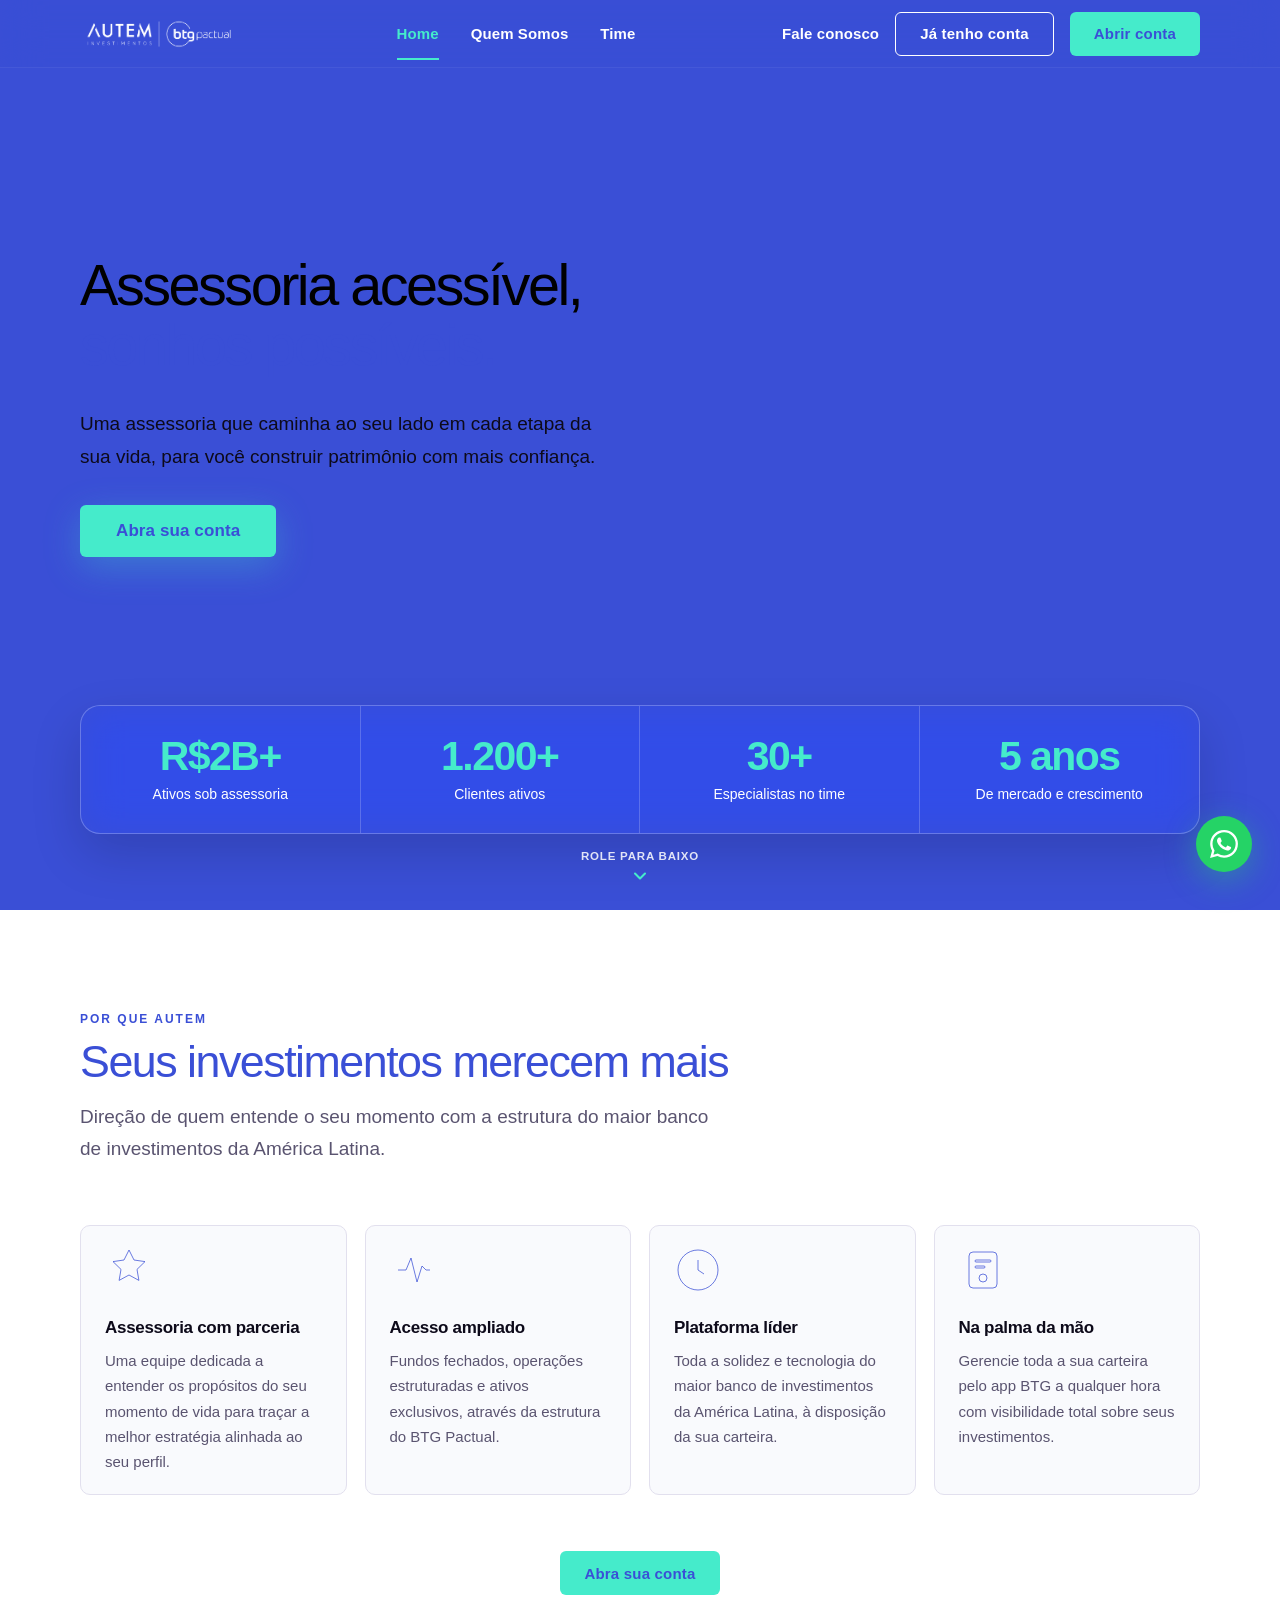
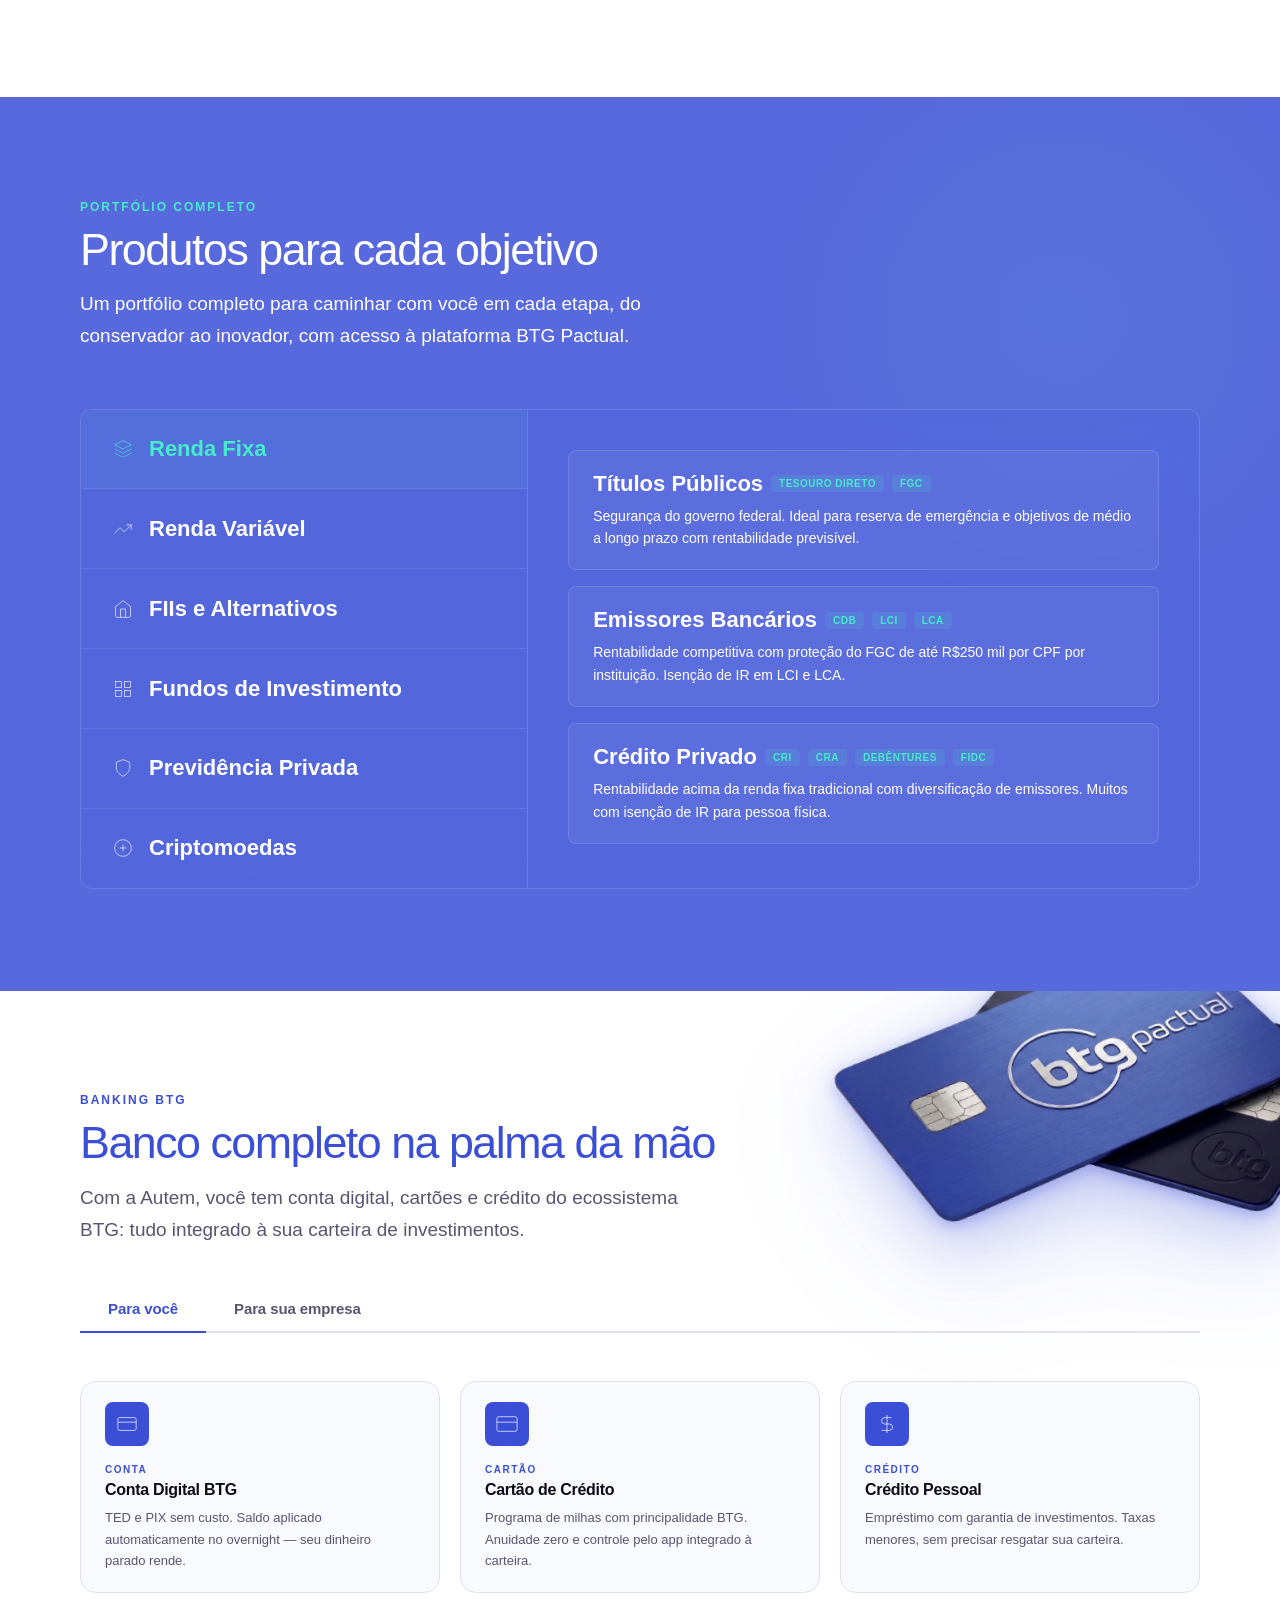
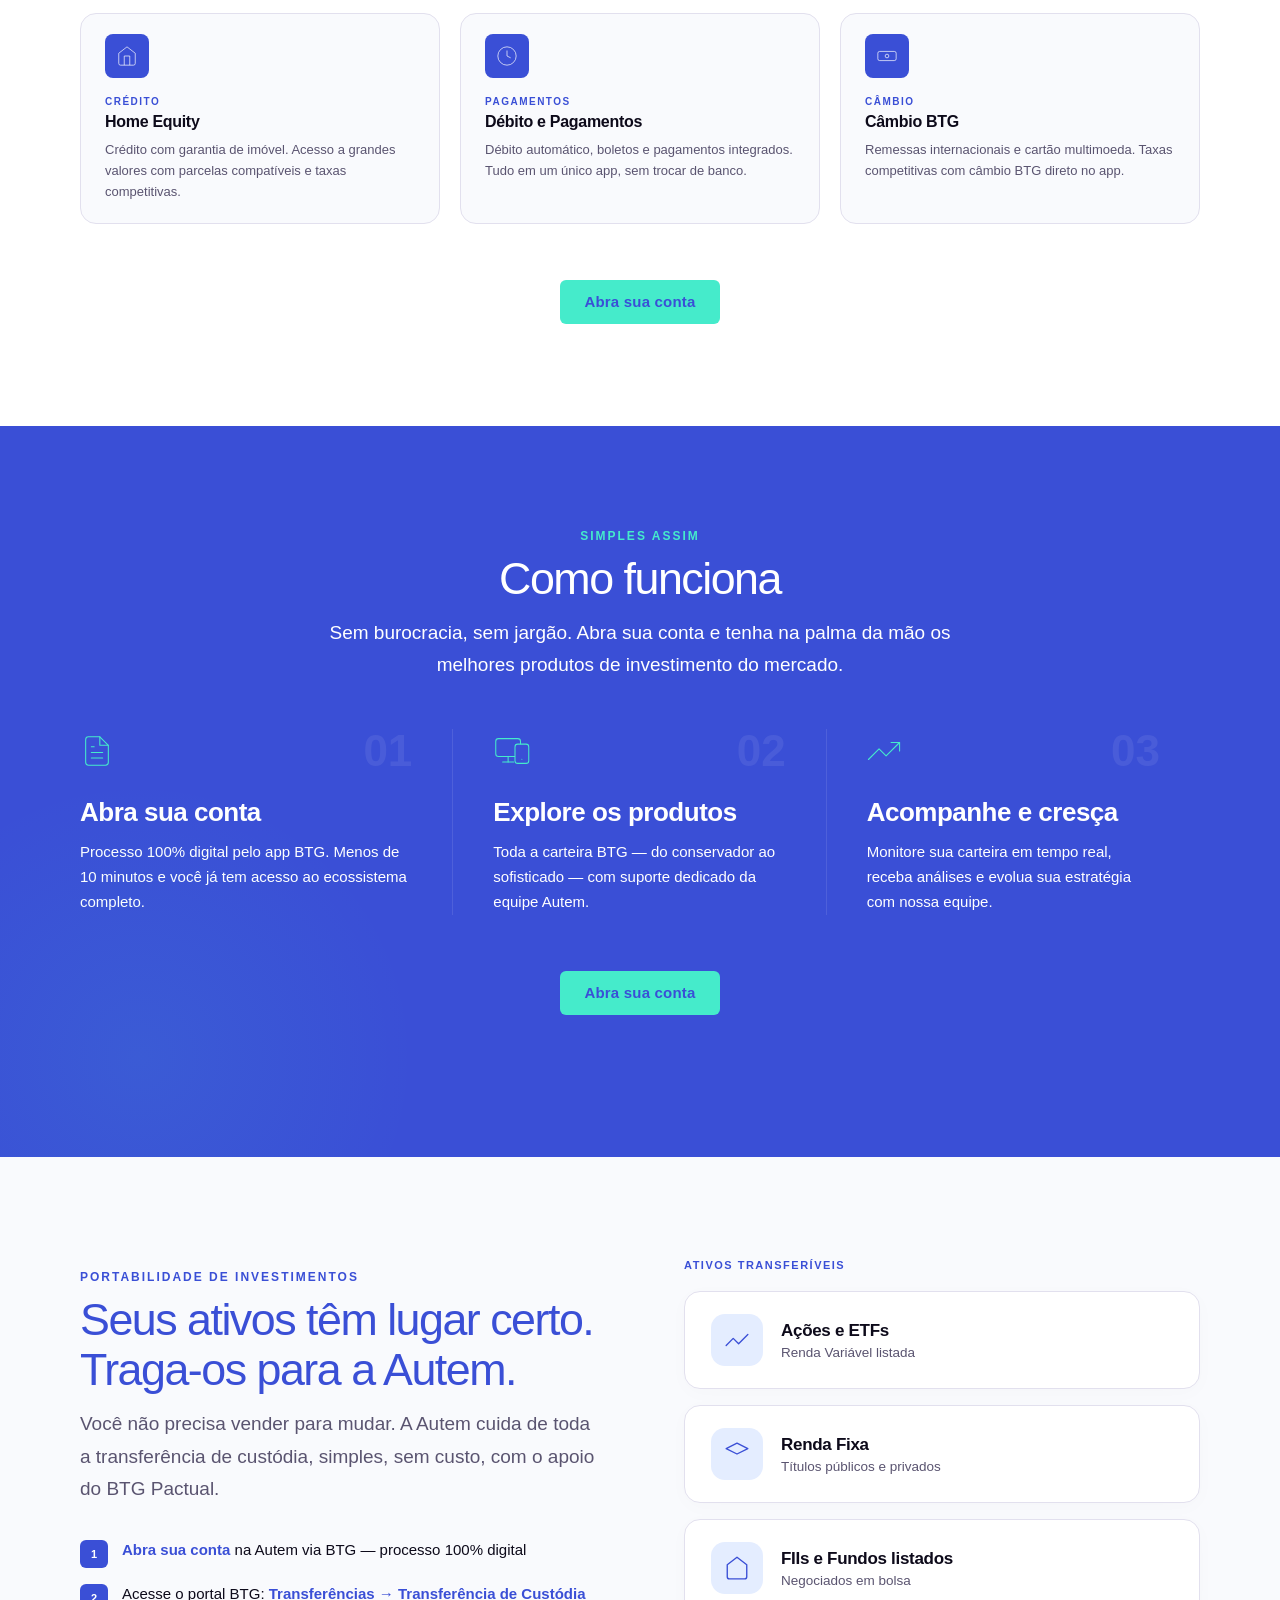
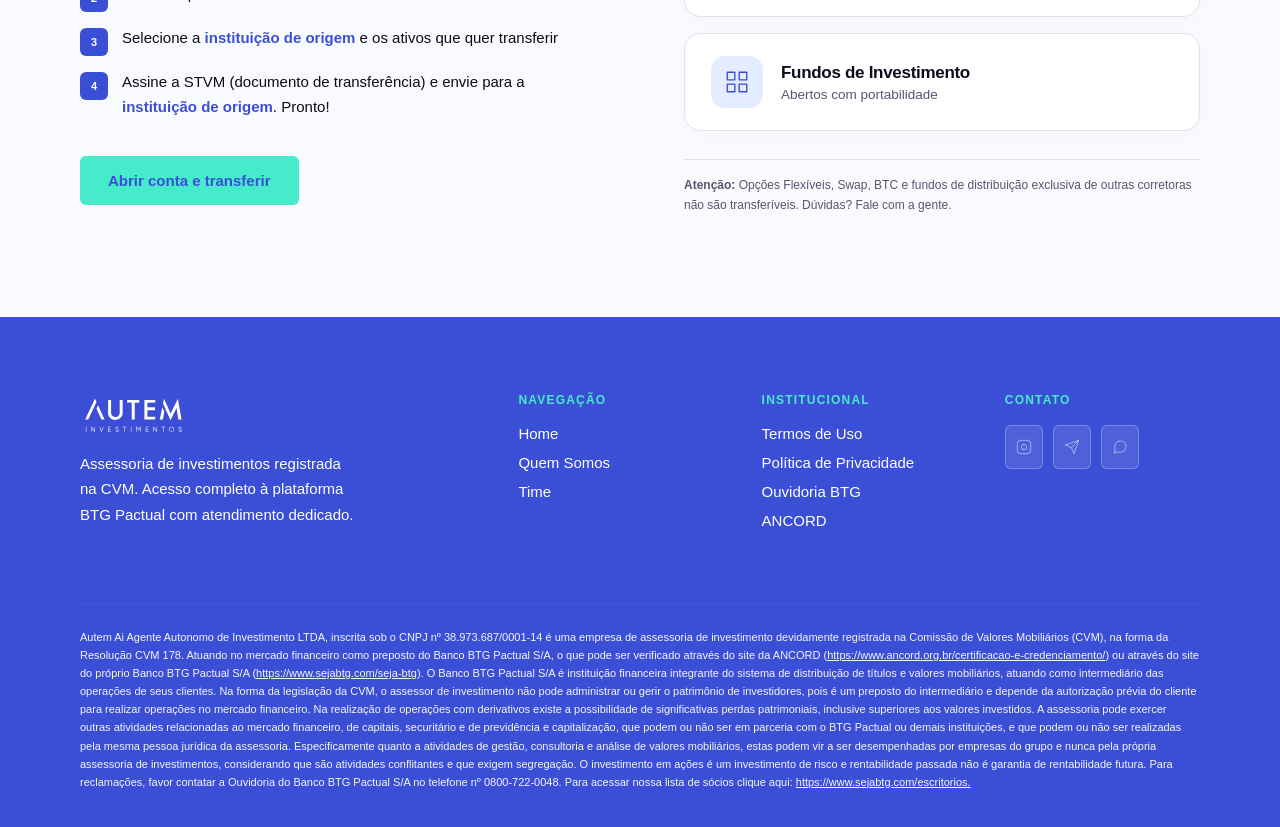
==== commit 9ab13a41: "Atualiza site: blog, index, quem-somos, time e imagens" ====
--- a/index.html
+++ b/index.html
@@ -36,7 +36,7 @@
       <li><a href="index.html" id="nav-home" class="active">Home</a></li>
       <li><a href="quem-somos.html" id="nav-quem-somos">Quem Somos</a></li>
       <li><a href="time.html" id="nav-time">Time</a></li>
-      <li><a href="blog.html" id="nav-blog">Blog</a></li>
+      <li style="display: none;"><a href="blog.html" id="nav-blog">Blog</a></li>
     </ul>
     <div class="nav-actions">
       <button class="nav-link-plain" onclick="openFaleConosco(event)">Fale conosco</button>
@@ -92,7 +92,7 @@
   </section>
 
   <!-- BARRA DE PRÊMIOS -->
-  <section class="premios-bar">
+  <section class="premios-bar" style="display: none;">
     <div class="container">
       <div class="numeros-premio carousel-track" id="carousel-premios">
         <div class="premio-badge carousel-item">
@@ -147,8 +147,8 @@
           <svg class="pilar-icon" viewBox="0 0 48 48" fill="none" stroke="currentColor" stroke-width="0.75">
             <path d="M24 4l5 10 11 1.6-8 7.8 1.9 11L24 29l-9.9 5.4L16 23.4 8 15.6 19 14z"/>
           </svg>
-          <div class="pilar-title">Assessoria especializada</div>
-          <p class="pilar-desc">Uma equipe que escuta antes de indicar, dedicada a entender seus objetivos e apontar as melhores oportunidades para o seu perfil.</p>
+          <div class="pilar-title">Assessoria com parceria</div>
+          <p class="pilar-desc">Uma equipe dedicada a entender os propósitos do seu momento de vida para traçar a melhor estratégia alinhada ao seu perfil.</p>
         </div>
 
         <div class="pilar-card carousel-item">
@@ -647,7 +647,7 @@
 
 
   <!-- AUTEM NA MÍDIA -->
-  <section class="midia-section">
+  <section class="midia-section" style="display: none;">
     <div class="container">
       <div class="midia-inner">
         <!-- Lado esquerdo: Carrossel de notícias -->
@@ -783,7 +783,7 @@
 
 
   <!-- BLOG PREVIEW -->
-  <section class="blog-section">
+  <section class="blog-section" style="display: none;">
     <div class="container">
       <div class="blog-section-header">
         <div>
@@ -850,7 +850,7 @@
             <li><a href="index.html">Home</a></li>
             <li><a href="quem-somos.html">Quem Somos</a></li>
             <li><a href="time.html">Time</a></li>
-            <li><a href="blog.html">Blog</a></li>
+            <li style="display: none;"><a href="blog.html">Blog</a></li>
           </ul>
         </div>
         <div>
--- a/style.css
+++ b/style.css
@@ -729,7 +729,7 @@
 /* ══════════════════════════════════════════
    QUEM SOMOS
 ══════════════════════════════════════════ */
-.qs-hero { display: flex; align-items: center; min-height: 420px; background: linear-gradient(rgba(58, 79, 214, 0.65), rgba(58, 79, 214, 0.65)), url('IMGs/Ofice.png') center/cover no-repeat; padding: 40px 0; position: relative; overflow: hidden; }
+.qs-hero { display: flex; align-items: center; min-height: 420px; background: linear-gradient(rgba(58, 79, 214, 0.65), rgba(58, 79, 214, 0.65)), url('IMGs/Blog.png') center/cover no-repeat; padding: 40px 0; position: relative; overflow: hidden; }
 .qs-hero::before {
   content: ''; position: absolute; right: -60px; top: -60px;
   width: 500px; height: 500px; border-radius: 50%;
@@ -751,7 +751,7 @@
 .qs-inline-label { font-size: 13px; color: var(--text-muted); margin-top: 4px; font-weight: 500; }
 .qs-inline-divider { width: 1px; height: 44px; background: var(--border); }
 .qs-img-wrap { display: flex; height: 100%; }
-.qs-img-real { width: 100%; height: 100%; min-height: 400px; object-fit: cover; border-radius: 24px; }
+.qs-img-real { width: 100%; height: 100%; min-height: 400px; object-fit: cover; object-position: center top; border-radius: 24px; }
 .qs-pillars { background: var(--bg-surface); padding: 84px 0; }
 .qs-pillars-grid { display: grid; grid-template-columns: repeat(3,1fr); gap: 20px; margin-top: 48px; }
 .qs-pillar {
@@ -771,6 +771,30 @@
 .qs-pillar-icon { margin-bottom: 14px; color: var(--c-blue); }
 .qs-pillar h4 { font-size: var(--text-base); font-weight: 800; color: var(--text-primary); margin-bottom: 8px; }
 .qs-pillar p { font-size: var(--text-sm); color: var(--text-muted); line-height: 1.68; margin: 0; }
+
+.qs-manifesto { background: #fff; padding: 84px 0; }
+.qs-manifesto-head { margin-bottom: 52px; }
+.qs-manifesto-head .section-title { margin-bottom: 0; }
+
+.qs-manifesto-cols { display: grid; grid-template-columns: 1fr 1fr; gap: 56px; margin-bottom: 52px; }
+.qs-manifesto-col-divider { border-left: 1px solid rgba(58, 79, 214, 0.18); padding-left: 56px; }
+
+.qs-manifesto-kicker { display: block; font-size: 12px; font-weight: 800; letter-spacing: 2px; color: var(--c-green); margin-bottom: 14px; }
+
+.qs-manifesto-lead { font-size: 20px; font-weight: 300; color: var(--text-primary); line-height: 1.4; letter-spacing: -0.2px; margin: 0 0 20px; }
+.qs-manifesto-body { font-size: var(--text-base, 16px); font-weight: 400; color: var(--text-muted); line-height: 1.75; margin: 0; }
+.qs-manifesto-thesis { font-size: 20px; font-weight: 600; color: var(--text-primary); line-height: 1.45; letter-spacing: -0.2px; margin: 0 0 20px; }
+.qs-manifesto-highlight { color: var(--c-blue); }
+
+.qs-manifesto-chips { display: flex; flex-wrap: wrap; gap: 8px; margin-bottom: 20px; }
+.qs-manifesto-chip { font-size: 11px; font-weight: 700; text-transform: uppercase; letter-spacing: 1px; color: var(--text-primary); background: rgba(69, 235, 203, 0.28); border-radius: 20px; padding: 6px 14px; }
+
+.qs-manifesto-close { border-top: 1px solid rgba(58, 79, 214, 0.18); padding-top: 44px; }
+.qs-manifesto-quote { font-size: 29px; font-weight: 500; color: var(--text-primary); line-height: 1.32; letter-spacing: -0.5px; margin: 14px auto 24px; max-width: 680px; }
+.qs-manifesto-final { font-size: 17px; font-weight: 500; color: var(--text-primary); line-height: 1.5; margin: 0 0 28px; }
+.qs-manifesto-final strong { color: var(--c-blue); font-weight: 700; }
+.qs-manifesto-sign { font-size: 11px; font-weight: 700; text-transform: uppercase; letter-spacing: 3px; color: var(--text-muted); margin: 0; }
+
 .qs-btg { padding: 84px 0; background: var(--c-blue); }
 .qs-btg-inner { display: flex; align-items: center; gap: 64px; flex-wrap: wrap; }
 .qs-btg-text { flex: 1; min-width: 280px; }
@@ -794,7 +818,9 @@
 .qs-btg-item-content h4 { font-size: var(--text-base); font-weight: 800; color: #fff; margin-bottom: 4px; }
 .qs-btg-item-content p { font-size: var(--text-sm); color: rgba(255, 255, 255, 0.8); line-height: 1.6; margin: 0; }
 .qs-btg-divider { width: 100%; height: 1px; background: rgba(255, 255, 255, 0.15); }
-.qs-cta-section { padding: 84px 0; background: var(--c-green); }
+.qs-cta-section { padding: 84px 0; background: var(--c-green); position: relative; }
+.qs-cta-section::before { content: ""; position: absolute; inset: 0; background: url('IMGs/jornada.jpeg') center top/cover no-repeat; filter: grayscale(100%); opacity: 0.15; pointer-events: none; }
+.qs-cta-section > .container { position: relative; z-index: 1; }
 .qs-cta-buttons { display: flex; align-items: center; justify-content: center; gap: 16px; margin-top: 32px; }
 
 
@@ -815,15 +841,20 @@
 }
 .time-card:hover { box-shadow: 0 20px 56px rgba(58, 79, 214, 0.12); transform: translateY(-4px); }
 .time-avatar {
-  height: 208px;
+  height: 340px;
   background: var(--c-blue);
   display: flex; align-items: center; justify-content: center;
+  overflow: hidden;
+}
+.time-avatar img {
+  width: 100%; height: 100%;
+  object-fit: cover; object-position: center 15%;
 }
 .time-avatar-initials {
-  width: 76px; height: 76px; border-radius: 50%;
+  width: 90px; height: 90px; border-radius: 50%;
   background: rgba(69,235,203,0.14); border: 2px solid rgba(69,235,203,0.35);
   display: flex; align-items: center; justify-content: center;
-  font-size: 26px; font-weight: 900; color: var(--c-green);
+  font-size: 30px; font-weight: 900; color: var(--c-green);
 }
 .time-card-body { padding: 24px; }
 .time-card-name { font-size: var(--text-md); font-weight: 800; color: var(--text-primary); margin-bottom: 4px; }
@@ -1650,6 +1681,8 @@
   .steps { grid-template-columns: 1fr; gap: 40px; }
   .step:not(:last-child)::after { display: none; }
   .custodia-inner, .qs-grid { grid-template-columns: 1fr; gap: 40px; }
+  .qs-manifesto-cols { grid-template-columns: 1fr; gap: 40px; }
+  .qs-manifesto-col-divider { border-left: none; padding-left: 0; border-top: 1px solid rgba(58, 79, 214, 0.18); padding-top: 40px; }
   .blog-grid, .time-grid, .blog-all-grid { grid-template-columns: repeat(2, 1fr); gap: 16px; }
   .numeros-grid { grid-template-columns: repeat(2, 1fr); }
   .footer-top { grid-template-columns: 1fr 1fr; gap: 32px; }
@@ -1707,6 +1740,10 @@
   .qs-btg-glass { width: 100%; box-sizing: border-box; padding: 24px; }
   .qs-cta-buttons { flex-direction: column; align-items: stretch; gap: 12px !important; }
   .qs-cta-buttons .btn-primary, .qs-cta-buttons .btn-outline { width: 100% !important; margin-top: 0 !important; }
+  .qs-manifesto { padding: clamp(40px, 8vw, 64px) 0; }
+  .qs-manifesto-lead { font-size: 18px; }
+  .qs-manifesto-thesis { font-size: 18px; }
+  .qs-manifesto-quote { font-size: 24px; }
 }
 
 /* 480px (Mobile Portrait) */
